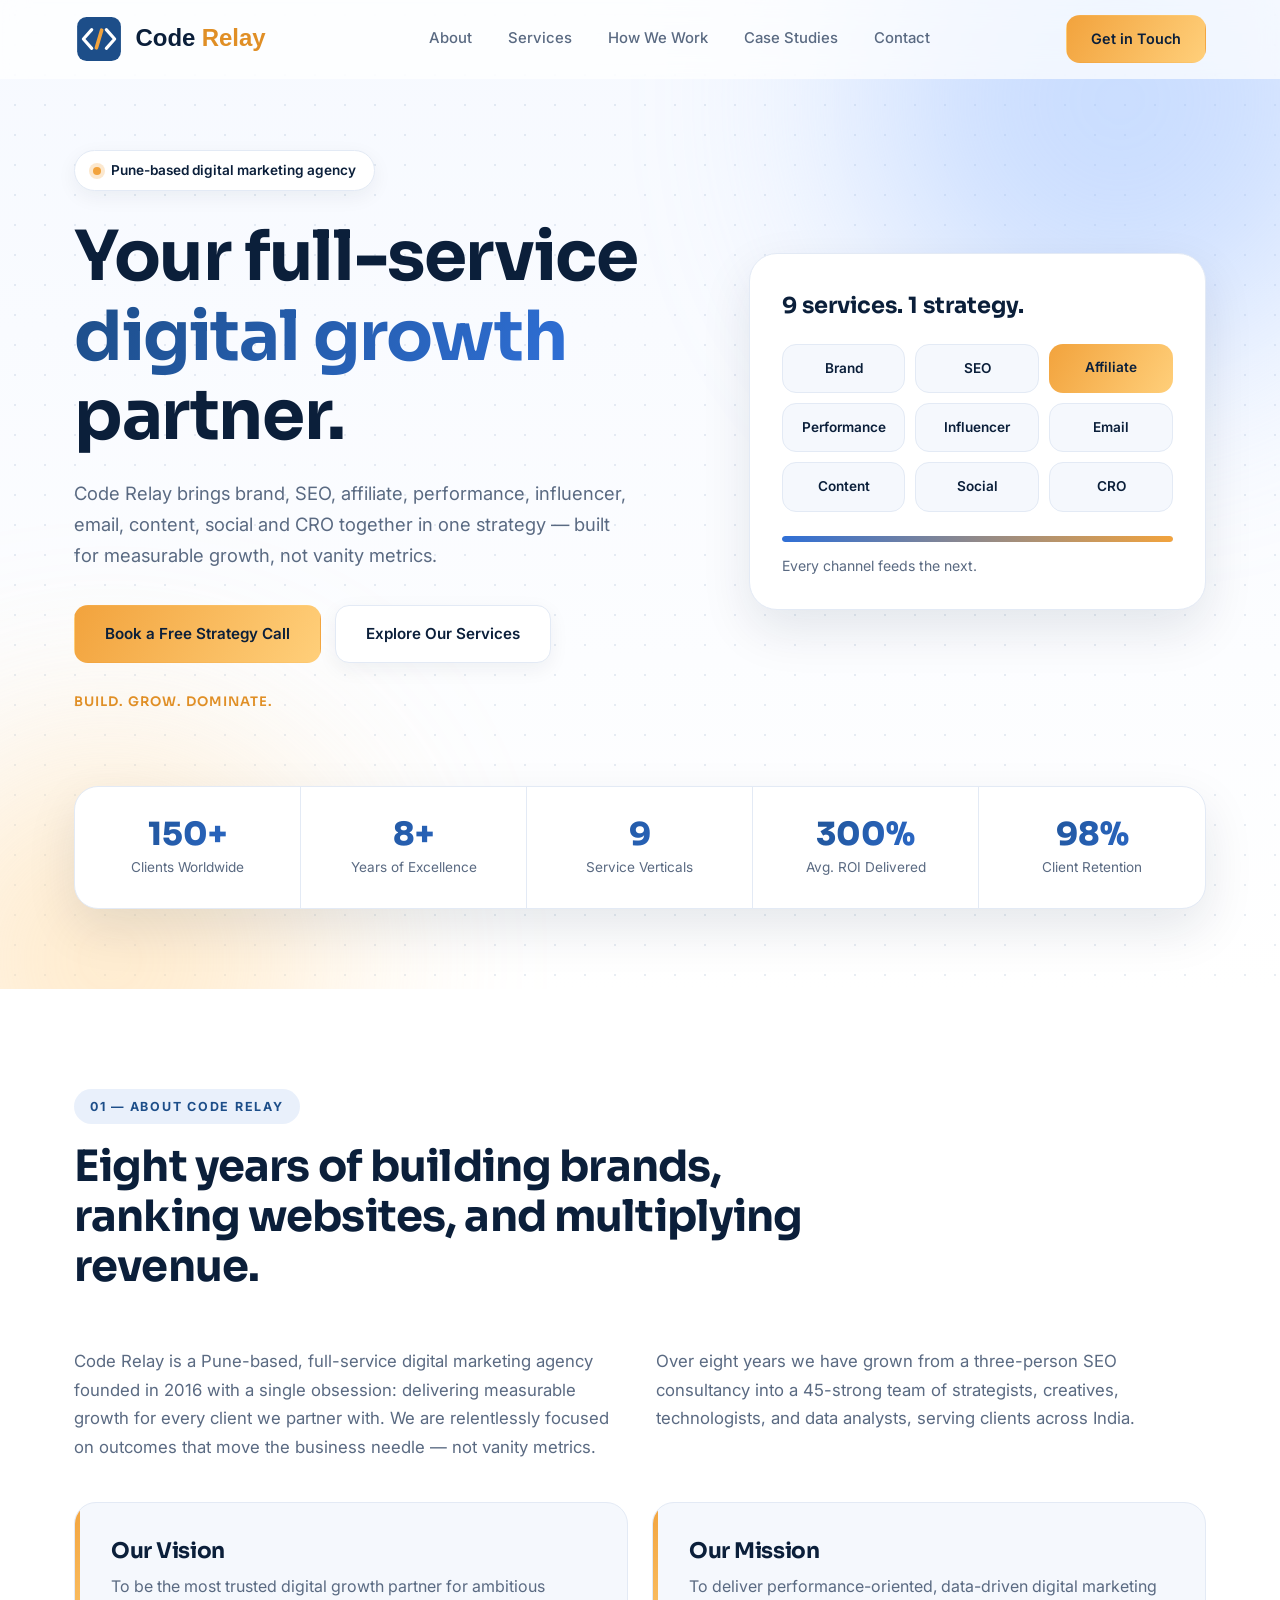
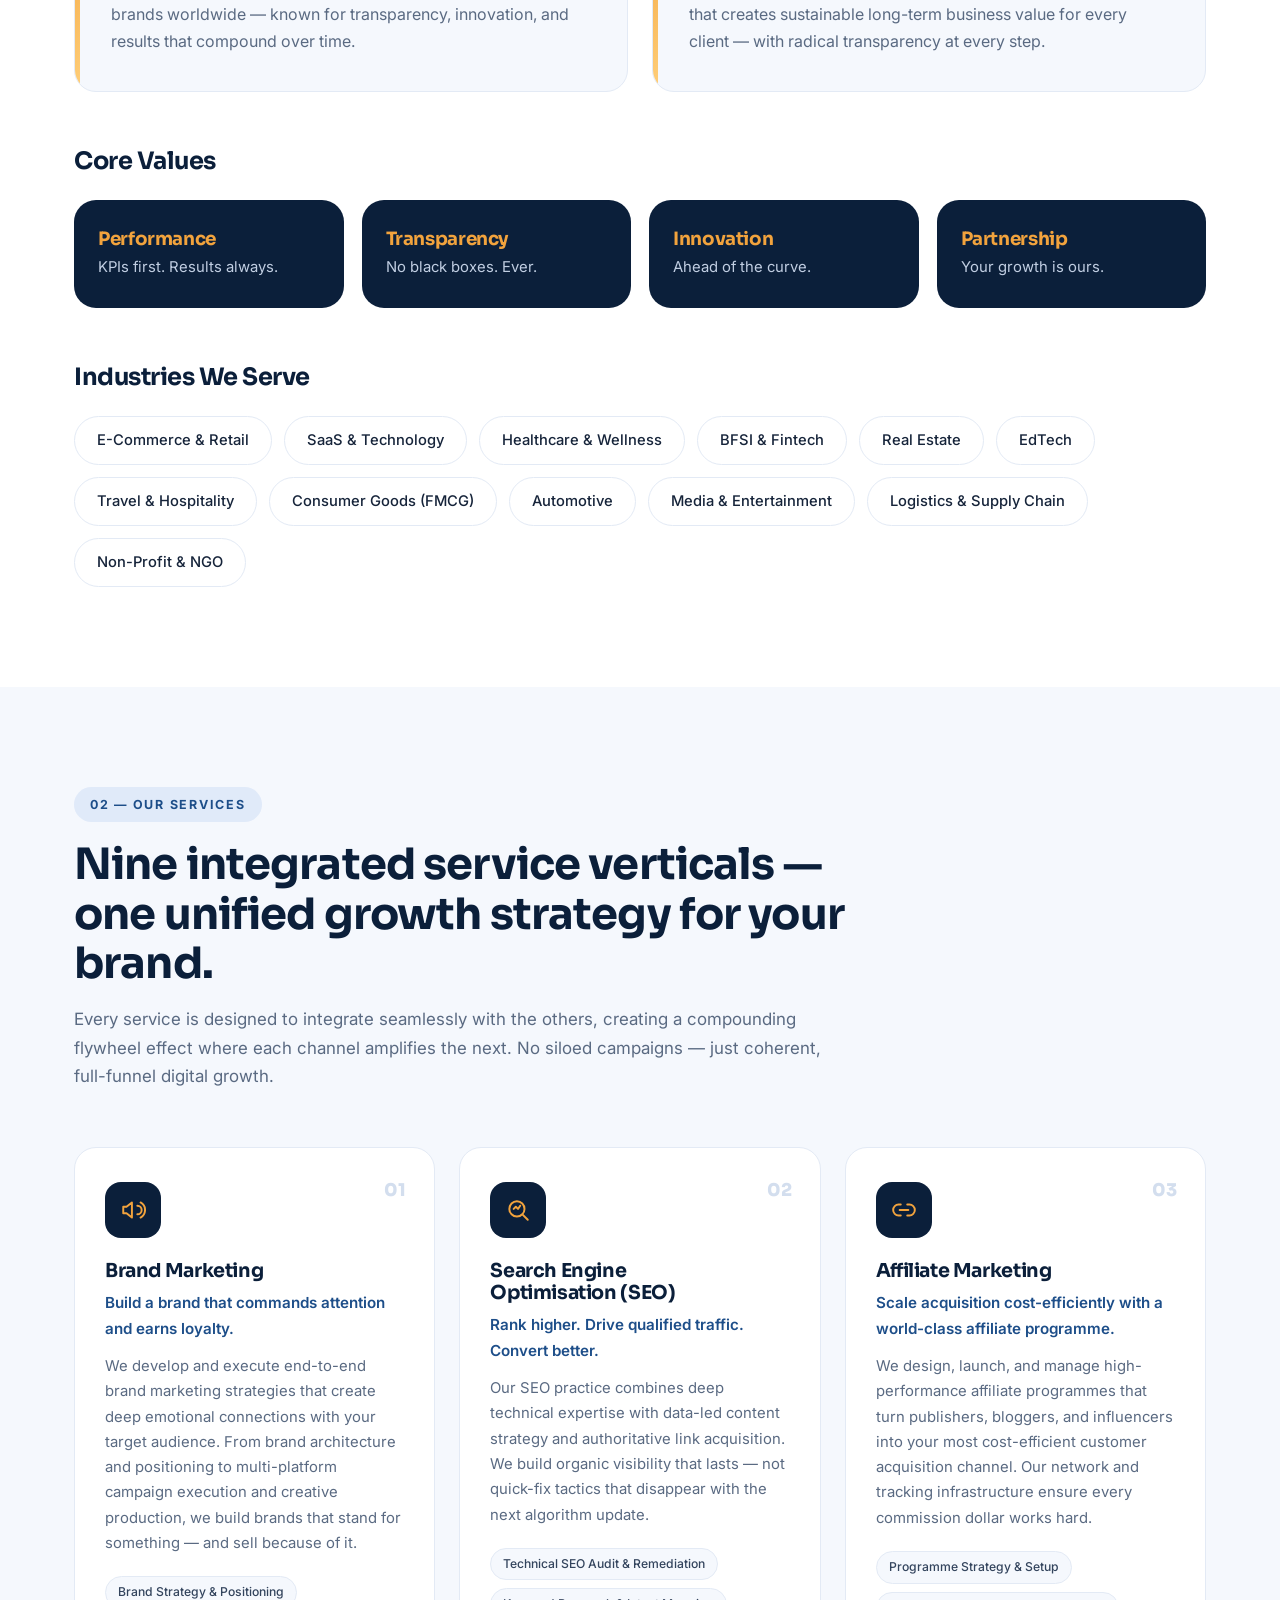
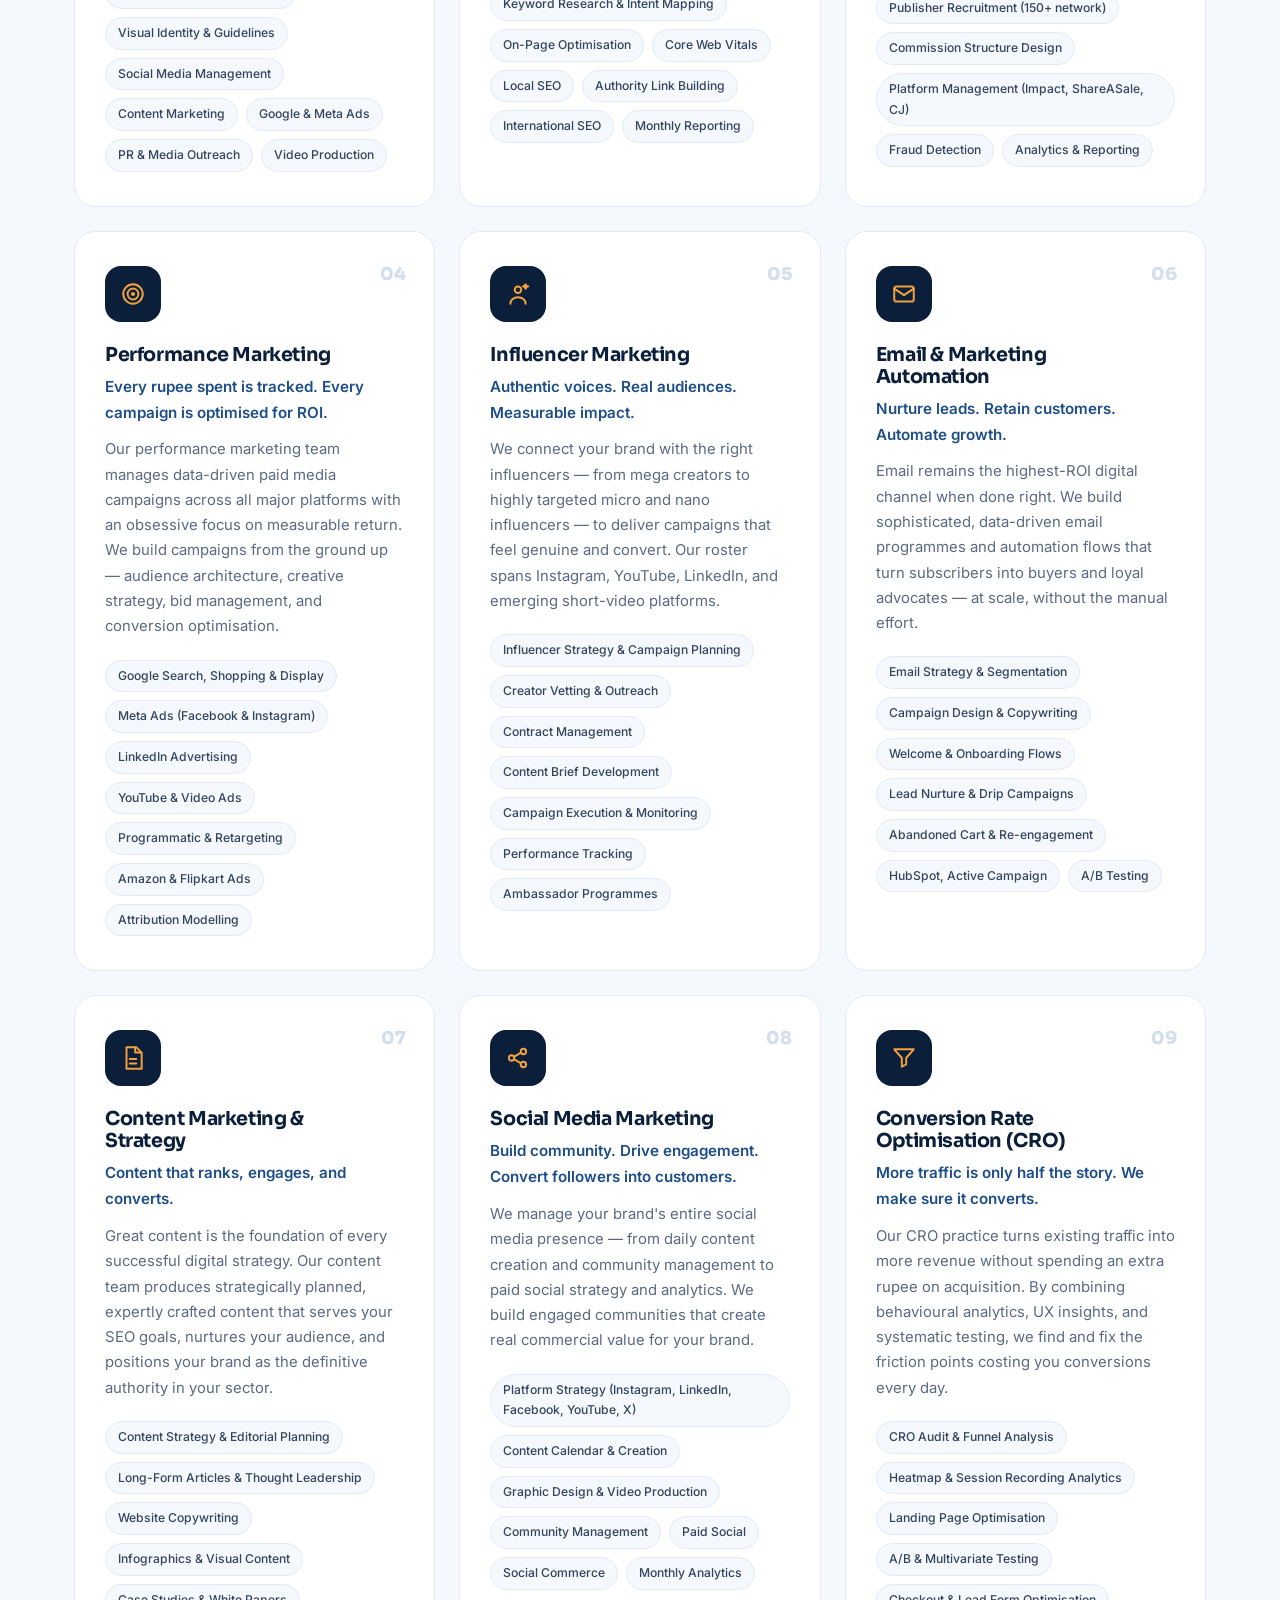
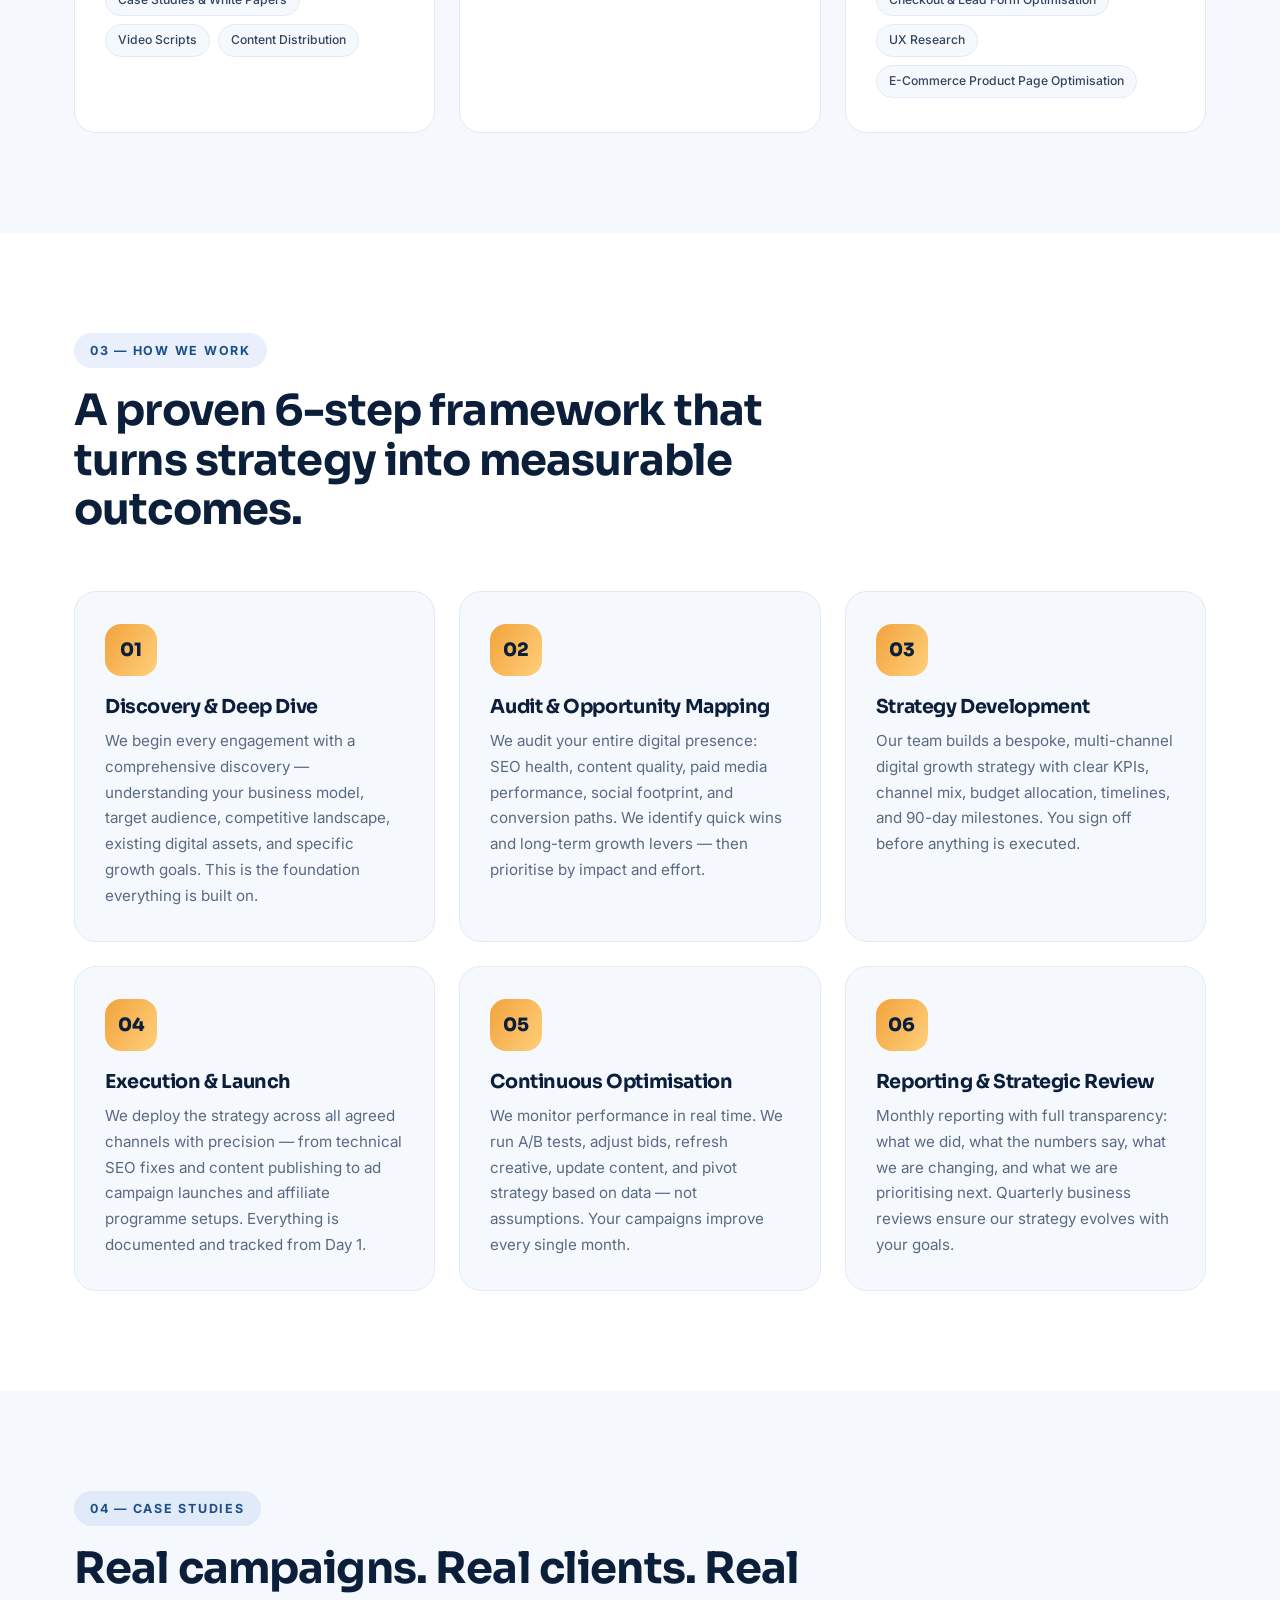
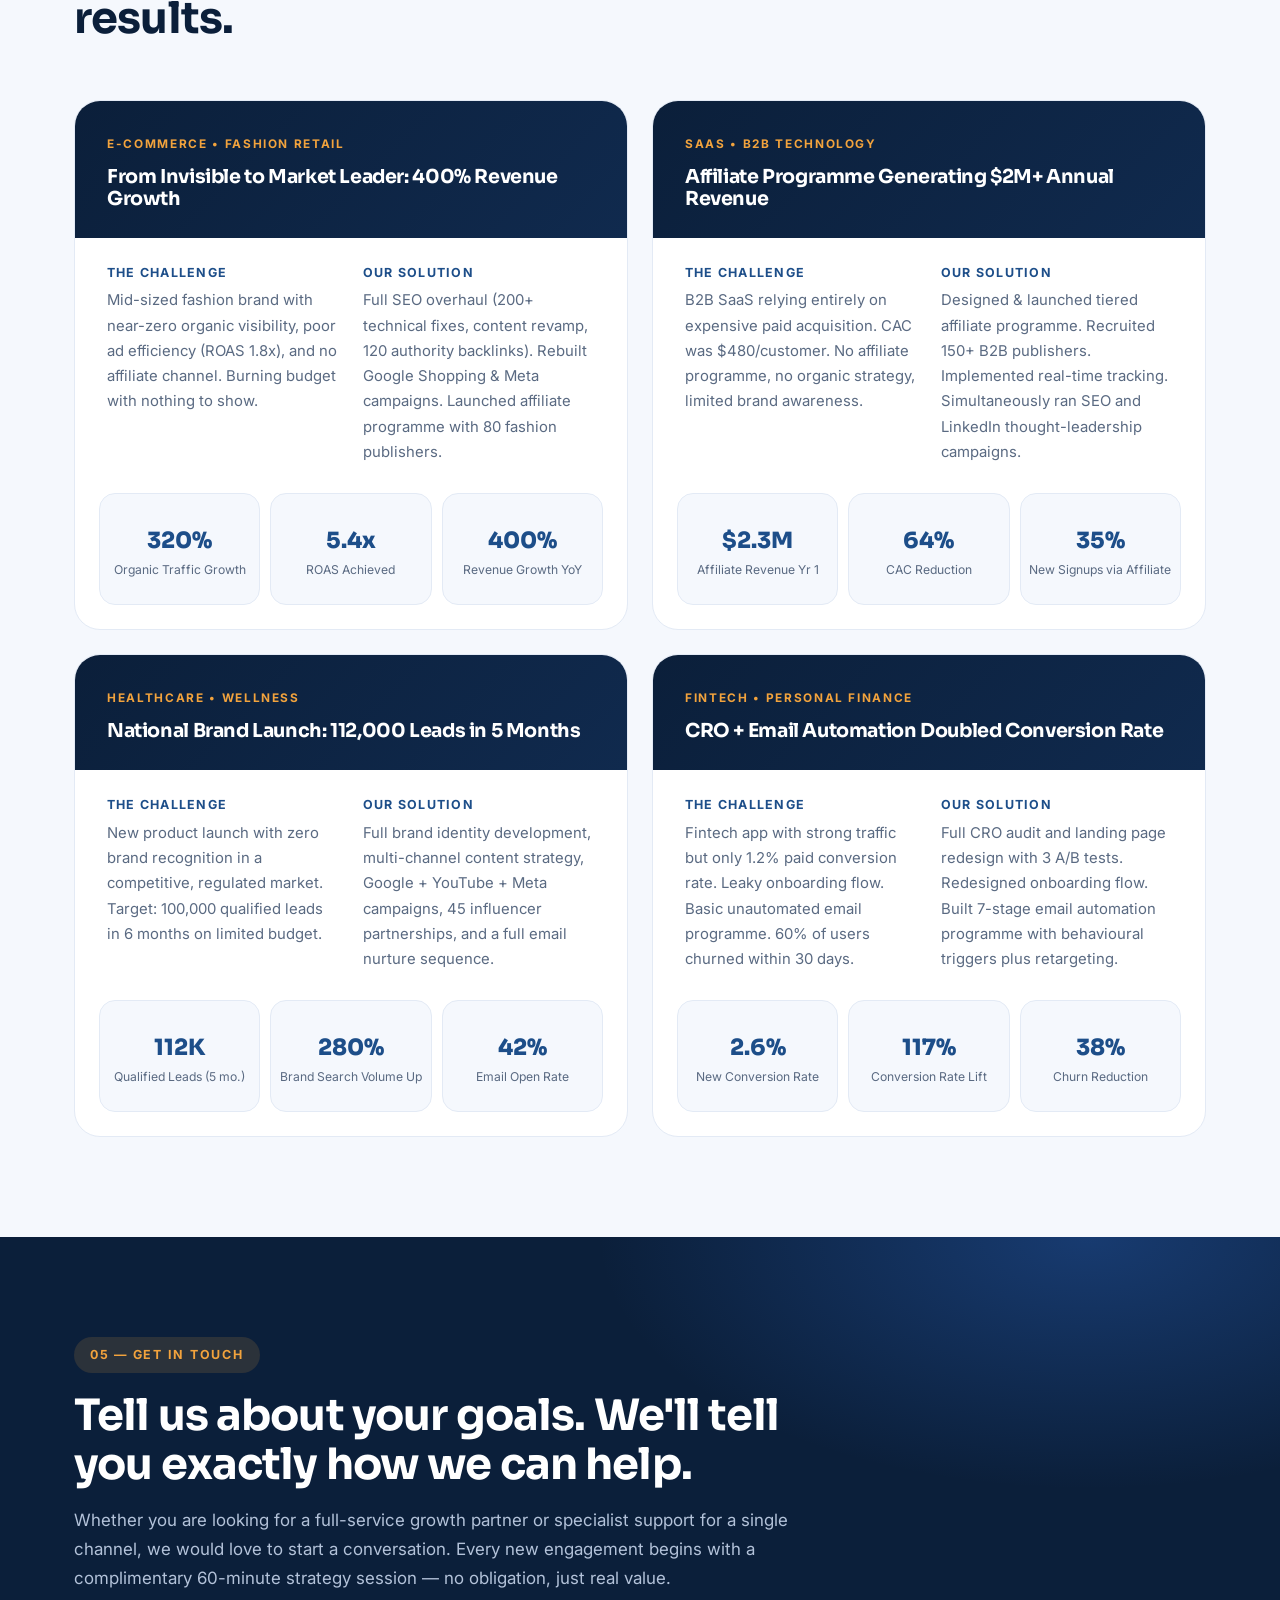
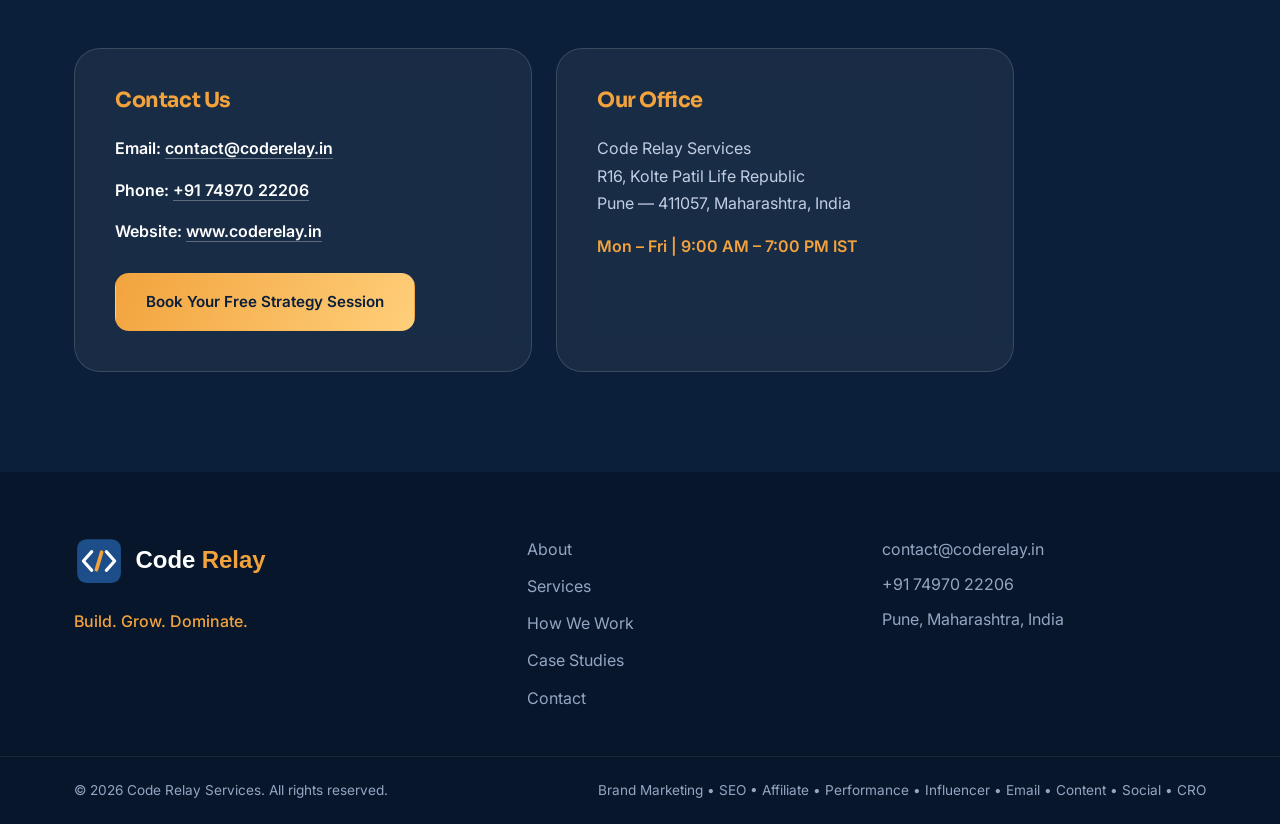
==== index.html @ b37b9de3 "Add logo-icon favicon (ico, svg, apple-touch-icon) Co-Authored-By: Claude Sonnet 5.5 <noreply@anthro" ====
<!DOCTYPE html>
<html lang="en">
<head>
<meta charset="UTF-8">
<meta name="viewport" content="width=device-width, initial-scale=1.0">
<meta name="theme-color" content="#ffffff">
<title>Code Relay — Your Full-Service Digital Growth Partner</title>
<meta name="description" content="Code Relay is a Pune-based full-service digital marketing agency offering Brand Marketing, SEO, Affiliate, Performance, Influencer, Email, Content, Social Media and CRO services.">
<link rel="icon" href="favicon.ico" sizes="any">
<link rel="icon" href="favicon.svg" type="image/svg+xml">
<link rel="apple-touch-icon" href="apple-touch-icon.png">
<link rel="preconnect" href="https://fonts.googleapis.com">
<link rel="preconnect" href="https://fonts.gstatic.com" crossorigin>
<link href="https://fonts.googleapis.com/css2?family=Sora:wght@500;600;700;800&family=Inter:wght@400;500;600;700&display=swap" rel="stylesheet">
<link rel="stylesheet" href="style.css">
</head>
<body>

<header class="header" id="header">
  <div class="container header__inner">
    <a href="#home" class="logo"><img src="logo-light.svg" alt="Code Relay" class="logo__img"></a>
    <nav class="nav" id="nav">
      <a href="#about">About</a>
      <a href="#services">Services</a>
      <a href="#process">How We Work</a>
      <a href="#case-studies">Case Studies</a>
      <a href="#contact">Contact</a>
    </nav>
    <a href="#contact" class="btn btn--primary header__cta">Get in Touch</a>
    <button class="nav-toggle" id="navToggle" aria-label="Toggle navigation">
      <span></span><span></span><span></span>
    </button>
  </div>
</header>

<main>

  <!-- HERO -->
  <section class="hero" id="home">
    <div class="hero__glow hero__glow--1"></div>
    <div class="hero__glow hero__glow--2"></div>
    <div class="container hero__inner">
      <div class="hero__copy">
        <p class="eyebrow"><i></i> Pune-based digital marketing agency</p>
        <h1>Your full-service <span class="grad">digital growth</span> partner.</h1>
        <p class="hero__lead">Code Relay brings brand, SEO, affiliate, performance, influencer, email, content, social and CRO together in one strategy — built for measurable growth, not vanity metrics.</p>
        <div class="hero__cta">
          <a href="#contact" class="btn btn--accent">Book a Free Strategy Call</a>
          <a href="#services" class="btn btn--ghost">Explore Our Services</a>
        </div>
        <p class="hero__tag">Build. Grow. Dominate.</p>
      </div>

      <div class="hero__panel" aria-hidden="true">
        <p class="hero__panel-title">9 services. 1 strategy.</p>
        <div class="hero__chips">
          <span>Brand</span><span>SEO</span><span class="hot">Affiliate</span>
          <span>Performance</span><span>Influencer</span><span>Email</span>
          <span>Content</span><span>Social</span><span>CRO</span>
        </div>
        <div class="hero__bar"><span></span></div>
        <p class="hero__panel-note">Every channel feeds the next.</p>
      </div>
    </div>

    <div class="container">
      <div class="stats">
        <div class="stat"><span class="stat__num">150+</span><span class="stat__label">Clients Worldwide</span></div>
        <div class="stat"><span class="stat__num">8+</span><span class="stat__label">Years of Excellence</span></div>
        <div class="stat"><span class="stat__num">9</span><span class="stat__label">Service Verticals</span></div>
        <div class="stat"><span class="stat__num">300%</span><span class="stat__label">Avg. ROI Delivered</span></div>
        <div class="stat"><span class="stat__num">98%</span><span class="stat__label">Client Retention</span></div>
      </div>
    </div>
  </section>

  <!-- ABOUT -->
  <section class="section" id="about">
    <div class="container">
      <div class="section__head reveal">
        <span class="section__tag">01 — About Code Relay</span>
        <h2>Eight years of building brands, ranking websites, and multiplying revenue.</h2>
      </div>

      <div class="about__intro reveal">
        <p>Code Relay is a Pune-based, full-service digital marketing agency founded in 2016 with a single obsession: delivering measurable growth for every client we partner with. We are relentlessly focused on outcomes that move the business needle — not vanity metrics.</p>
        <p>Over eight years we have grown from a three-person SEO consultancy into a 45-strong team of strategists, creatives, technologists, and data analysts, serving clients across India.</p>
      </div>

      <div class="vision-mission">
        <div class="vm-card reveal">
          <h3>Our Vision</h3>
          <p>To be the most trusted digital growth partner for ambitious brands worldwide — known for transparency, innovation, and results that compound over time.</p>
        </div>
        <div class="vm-card reveal">
          <h3>Our Mission</h3>
          <p>To deliver performance-oriented, data-driven digital marketing that creates sustainable long-term business value for every client — with radical transparency at every step.</p>
        </div>
      </div>

      <h3 class="subhead reveal">Core Values</h3>
      <div class="values">
        <div class="value-card reveal">
          <h4>Performance</h4>
          <p>KPIs first. Results always.</p>
        </div>
        <div class="value-card reveal">
          <h4>Transparency</h4>
          <p>No black boxes. Ever.</p>
        </div>
        <div class="value-card reveal">
          <h4>Innovation</h4>
          <p>Ahead of the curve.</p>
        </div>
        <div class="value-card reveal">
          <h4>Partnership</h4>
          <p>Your growth is ours.</p>
        </div>
      </div>

      <h3 class="subhead reveal">Industries We Serve</h3>
      <div class="industries reveal">
        <span>E-Commerce &amp; Retail</span>
        <span>SaaS &amp; Technology</span>
        <span>Healthcare &amp; Wellness</span>
        <span>BFSI &amp; Fintech</span>
        <span>Real Estate</span>
        <span>EdTech</span>
        <span>Travel &amp; Hospitality</span>
        <span>Consumer Goods (FMCG)</span>
        <span>Automotive</span>
        <span>Media &amp; Entertainment</span>
        <span>Logistics &amp; Supply Chain</span>
        <span>Non-Profit &amp; NGO</span>
      </div>
    </div>
  </section>

  <!-- SERVICES -->
  <section class="section section--alt" id="services">
    <div class="container">
      <div class="section__head reveal">
        <span class="section__tag">02 — Our Services</span>
        <h2>Nine integrated service verticals — one unified growth strategy for your brand.</h2>
        <p class="section__lead">Every service is designed to integrate seamlessly with the others, creating a compounding flywheel effect where each channel amplifies the next. No siloed campaigns — just coherent, full-funnel digital growth.</p>
      </div>

      <div class="services-grid">

        <article class="service-card reveal">
          <span class="service-card__num">01</span>
          <div class="service-card__icon">
            <svg viewBox="0 0 24 24" fill="none" stroke="currentColor" stroke-width="1.8" stroke-linecap="round" stroke-linejoin="round"><path d="M3 9v6h3l5 4V5L6 9H3z"/><path d="M16 8a4 4 0 0 1 0 8"/><path d="M19 5a8 8 0 0 1 0 14"/></svg>
          </div>
          <h3>Brand Marketing</h3>
          <p class="service-card__tagline">Build a brand that commands attention and earns loyalty.</p>
          <p>We develop and execute end-to-end brand marketing strategies that create deep emotional connections with your target audience. From brand architecture and positioning to multi-platform campaign execution and creative production, we build brands that stand for something — and sell because of it.</p>
          <div class="service-card__deliverables">
            <span>Brand Strategy &amp; Positioning</span>
            <span>Visual Identity &amp; Guidelines</span>
            <span>Social Media Management</span>
            <span>Content Marketing</span>
            <span>Google &amp; Meta Ads</span>
            <span>PR &amp; Media Outreach</span>
            <span>Video Production</span>
          </div>
        </article>

        <article class="service-card reveal">
          <span class="service-card__num">02</span>
          <div class="service-card__icon">
            <svg viewBox="0 0 24 24" fill="none" stroke="currentColor" stroke-width="1.8" stroke-linecap="round" stroke-linejoin="round"><circle cx="11" cy="11" r="7"/><line x1="21" y1="21" x2="16.5" y2="16.5"/><path d="M8 11l2-2 2 2 2-3"/></svg>
          </div>
          <h3>Search Engine Optimisation (SEO)</h3>
          <p class="service-card__tagline">Rank higher. Drive qualified traffic. Convert better.</p>
          <p>Our SEO practice combines deep technical expertise with data-led content strategy and authoritative link acquisition. We build organic visibility that lasts — not quick-fix tactics that disappear with the next algorithm update.</p>
          <div class="service-card__deliverables">
            <span>Technical SEO Audit &amp; Remediation</span>
            <span>Keyword Research &amp; Intent Mapping</span>
            <span>On-Page Optimisation</span>
            <span>Core Web Vitals</span>
            <span>Local SEO</span>
            <span>Authority Link Building</span>
            <span>International SEO</span>
            <span>Monthly Reporting</span>
          </div>
        </article>

        <article class="service-card reveal">
          <span class="service-card__num">03</span>
          <div class="service-card__icon">
            <svg viewBox="0 0 24 24" fill="none" stroke="currentColor" stroke-width="1.8" stroke-linecap="round" stroke-linejoin="round"><path d="M9 17H7a5 5 0 0 1 0-10h2"/><path d="M15 7h2a5 5 0 0 1 0 10h-2"/><line x1="8" y1="12" x2="16" y2="12"/></svg>
          </div>
          <h3>Affiliate Marketing</h3>
          <p class="service-card__tagline">Scale acquisition cost-efficiently with a world-class affiliate programme.</p>
          <p>We design, launch, and manage high-performance affiliate programmes that turn publishers, bloggers, and influencers into your most cost-efficient customer acquisition channel. Our network and tracking infrastructure ensure every commission dollar works hard.</p>
          <div class="service-card__deliverables">
            <span>Programme Strategy &amp; Setup</span>
            <span>Publisher Recruitment (150+ network)</span>
            <span>Commission Structure Design</span>
            <span>Platform Management (Impact, ShareASale, CJ)</span>
            <span>Fraud Detection</span>
            <span>Analytics &amp; Reporting</span>
          </div>
        </article>

        <article class="service-card reveal">
          <span class="service-card__num">04</span>
          <div class="service-card__icon">
            <svg viewBox="0 0 24 24" fill="none" stroke="currentColor" stroke-width="1.8" stroke-linecap="round" stroke-linejoin="round"><circle cx="12" cy="12" r="9"/><circle cx="12" cy="12" r="5"/><circle cx="12" cy="12" r="1"/></svg>
          </div>
          <h3>Performance Marketing</h3>
          <p class="service-card__tagline">Every rupee spent is tracked. Every campaign is optimised for ROI.</p>
          <p>Our performance marketing team manages data-driven paid media campaigns across all major platforms with an obsessive focus on measurable return. We build campaigns from the ground up — audience architecture, creative strategy, bid management, and conversion optimisation.</p>
          <div class="service-card__deliverables">
            <span>Google Search, Shopping &amp; Display</span>
            <span>Meta Ads (Facebook &amp; Instagram)</span>
            <span>LinkedIn Advertising</span>
            <span>YouTube &amp; Video Ads</span>
            <span>Programmatic &amp; Retargeting</span>
            <span>Amazon &amp; Flipkart Ads</span>
            <span>Attribution Modelling</span>
          </div>
        </article>

        <article class="service-card reveal">
          <span class="service-card__num">05</span>
          <div class="service-card__icon">
            <svg viewBox="0 0 24 24" fill="none" stroke="currentColor" stroke-width="1.8" stroke-linecap="round" stroke-linejoin="round"><circle cx="12" cy="8" r="3"/><path d="M5 21c0-3.5 3-6 7-6s7 2.5 7 6"/><path d="M19 3l.8 1.6L21.5 5l-1.7.6L19 7.2l-.8-1.6L16.5 5l1.7-.6L19 3z"/></svg>
          </div>
          <h3>Influencer Marketing</h3>
          <p class="service-card__tagline">Authentic voices. Real audiences. Measurable impact.</p>
          <p>We connect your brand with the right influencers — from mega creators to highly targeted micro and nano influencers — to deliver campaigns that feel genuine and convert. Our roster spans Instagram, YouTube, LinkedIn, and emerging short-video platforms.</p>
          <div class="service-card__deliverables">
            <span>Influencer Strategy &amp; Campaign Planning</span>
            <span>Creator Vetting &amp; Outreach</span>
            <span>Contract Management</span>
            <span>Content Brief Development</span>
            <span>Campaign Execution &amp; Monitoring</span>
            <span>Performance Tracking</span>
            <span>Ambassador Programmes</span>
          </div>
        </article>

        <article class="service-card reveal">
          <span class="service-card__num">06</span>
          <div class="service-card__icon">
            <svg viewBox="0 0 24 24" fill="none" stroke="currentColor" stroke-width="1.8" stroke-linecap="round" stroke-linejoin="round"><rect x="3" y="5" width="18" height="14" rx="2"/><path d="M3 7l9 6 9-6"/></svg>
          </div>
          <h3>Email &amp; Marketing Automation</h3>
          <p class="service-card__tagline">Nurture leads. Retain customers. Automate growth.</p>
          <p>Email remains the highest-ROI digital channel when done right. We build sophisticated, data-driven email programmes and automation flows that turn subscribers into buyers and loyal advocates — at scale, without the manual effort.</p>
          <div class="service-card__deliverables">
            <span>Email Strategy &amp; Segmentation</span>
            <span>Campaign Design &amp; Copywriting</span>
            <span>Welcome &amp; Onboarding Flows</span>
            <span>Lead Nurture &amp; Drip Campaigns</span>
            <span>Abandoned Cart &amp; Re-engagement</span>
            <span>HubSpot, Active Campaign</span>
            <span>A/B Testing</span>
          </div>
        </article>

        <article class="service-card reveal">
          <span class="service-card__num">07</span>
          <div class="service-card__icon">
            <svg viewBox="0 0 24 24" fill="none" stroke="currentColor" stroke-width="1.8" stroke-linecap="round" stroke-linejoin="round"><path d="M6 2h9l5 5v15H6z"/><path d="M14 2v5h5"/><line x1="9" y1="13" x2="15" y2="13"/><line x1="9" y1="17" x2="15" y2="17"/></svg>
          </div>
          <h3>Content Marketing &amp; Strategy</h3>
          <p class="service-card__tagline">Content that ranks, engages, and converts.</p>
          <p>Great content is the foundation of every successful digital strategy. Our content team produces strategically planned, expertly crafted content that serves your SEO goals, nurtures your audience, and positions your brand as the definitive authority in your sector.</p>
          <div class="service-card__deliverables">
            <span>Content Strategy &amp; Editorial Planning</span>
            <span>Long-Form Articles &amp; Thought Leadership</span>
            <span>Website Copywriting</span>
            <span>Infographics &amp; Visual Content</span>
            <span>Case Studies &amp; White Papers</span>
            <span>Video Scripts</span>
            <span>Content Distribution</span>
          </div>
        </article>

        <article class="service-card reveal">
          <span class="service-card__num">08</span>
          <div class="service-card__icon">
            <svg viewBox="0 0 24 24" fill="none" stroke="currentColor" stroke-width="1.8" stroke-linecap="round" stroke-linejoin="round"><circle cx="6" cy="12" r="2.5"/><circle cx="17" cy="6" r="2.5"/><circle cx="17" cy="18" r="2.5"/><line x1="8.2" y1="11" x2="14.8" y2="7"/><line x1="8.2" y1="13" x2="14.8" y2="17"/></svg>
          </div>
          <h3>Social Media Marketing</h3>
          <p class="service-card__tagline">Build community. Drive engagement. Convert followers into customers.</p>
          <p>We manage your brand's entire social media presence — from daily content creation and community management to paid social strategy and analytics. We build engaged communities that create real commercial value for your brand.</p>
          <div class="service-card__deliverables">
            <span>Platform Strategy (Instagram, LinkedIn, Facebook, YouTube, X)</span>
            <span>Content Calendar &amp; Creation</span>
            <span>Graphic Design &amp; Video Production</span>
            <span>Community Management</span>
            <span>Paid Social</span>
            <span>Social Commerce</span>
            <span>Monthly Analytics</span>
          </div>
        </article>

        <article class="service-card reveal">
          <span class="service-card__num">09</span>
          <div class="service-card__icon">
            <svg viewBox="0 0 24 24" fill="none" stroke="currentColor" stroke-width="1.8" stroke-linecap="round" stroke-linejoin="round"><path d="M3 4h18l-7 8v6l-4 2v-8z"/></svg>
          </div>
          <h3>Conversion Rate Optimisation (CRO)</h3>
          <p class="service-card__tagline">More traffic is only half the story. We make sure it converts.</p>
          <p>Our CRO practice turns existing traffic into more revenue without spending an extra rupee on acquisition. By combining behavioural analytics, UX insights, and systematic testing, we find and fix the friction points costing you conversions every day.</p>
          <div class="service-card__deliverables">
            <span>CRO Audit &amp; Funnel Analysis</span>
            <span>Heatmap &amp; Session Recording Analytics</span>
            <span>Landing Page Optimisation</span>
            <span>A/B &amp; Multivariate Testing</span>
            <span>Checkout &amp; Lead Form Optimisation</span>
            <span>UX Research</span>
            <span>E-Commerce Product Page Optimisation</span>
          </div>
        </article>

      </div>
    </div>
  </section>

  <!-- HOW WE WORK -->
  <section class="section" id="process">
    <div class="container">
      <div class="section__head reveal">
        <span class="section__tag">03 — How We Work</span>
        <h2>A proven 6-step framework that turns strategy into measurable outcomes.</h2>
      </div>

      <div class="timeline">
        <div class="timeline__item reveal">
          <div class="timeline__num">01</div>
          <div class="timeline__content">
            <h3>Discovery &amp; Deep Dive</h3>
            <p>We begin every engagement with a comprehensive discovery — understanding your business model, target audience, competitive landscape, existing digital assets, and specific growth goals. This is the foundation everything is built on.</p>
          </div>
        </div>
        <div class="timeline__item reveal">
          <div class="timeline__num">02</div>
          <div class="timeline__content">
            <h3>Audit &amp; Opportunity Mapping</h3>
            <p>We audit your entire digital presence: SEO health, content quality, paid media performance, social footprint, and conversion paths. We identify quick wins and long-term growth levers — then prioritise by impact and effort.</p>
          </div>
        </div>
        <div class="timeline__item reveal">
          <div class="timeline__num">03</div>
          <div class="timeline__content">
            <h3>Strategy Development</h3>
            <p>Our team builds a bespoke, multi-channel digital growth strategy with clear KPIs, channel mix, budget allocation, timelines, and 90-day milestones. You sign off before anything is executed.</p>
          </div>
        </div>
        <div class="timeline__item reveal">
          <div class="timeline__num">04</div>
          <div class="timeline__content">
            <h3>Execution &amp; Launch</h3>
            <p>We deploy the strategy across all agreed channels with precision — from technical SEO fixes and content publishing to ad campaign launches and affiliate programme setups. Everything is documented and tracked from Day 1.</p>
          </div>
        </div>
        <div class="timeline__item reveal">
          <div class="timeline__num">05</div>
          <div class="timeline__content">
            <h3>Continuous Optimisation</h3>
            <p>We monitor performance in real time. We run A/B tests, adjust bids, refresh creative, update content, and pivot strategy based on data — not assumptions. Your campaigns improve every single month.</p>
          </div>
        </div>
        <div class="timeline__item reveal">
          <div class="timeline__num">06</div>
          <div class="timeline__content">
            <h3>Reporting &amp; Strategic Review</h3>
            <p>Monthly reporting with full transparency: what we did, what the numbers say, what we are changing, and what we are prioritising next. Quarterly business reviews ensure our strategy evolves with your goals.</p>
          </div>
        </div>
      </div>
    </div>
  </section>

  <!-- CASE STUDIES -->
  <section class="section section--alt" id="case-studies">
    <div class="container">
      <div class="section__head reveal">
        <span class="section__tag">04 — Case Studies</span>
        <h2>Real campaigns. Real clients. Real results.</h2>
      </div>

      <div class="case-studies">

        <article class="case-card reveal">
          <div class="case-card__header">
            <span class="case-card__industry">E-Commerce &bull; Fashion Retail</span>
            <h3>From Invisible to Market Leader: 400% Revenue Growth</h3>
          </div>
          <div class="case-card__body">
            <div>
              <h4>The Challenge</h4>
              <p>Mid-sized fashion brand with near-zero organic visibility, poor ad efficiency (ROAS 1.8x), and no affiliate channel. Burning budget with nothing to show.</p>
            </div>
            <div>
              <h4>Our Solution</h4>
              <p>Full SEO overhaul (200+ technical fixes, content revamp, 120 authority backlinks). Rebuilt Google Shopping &amp; Meta campaigns. Launched affiliate programme with 80 fashion publishers.</p>
            </div>
          </div>
          <div class="case-card__results">
            <div class="result"><span class="result__num">320%</span><span class="result__label">Organic Traffic Growth</span></div>
            <div class="result"><span class="result__num">5.4x</span><span class="result__label">ROAS Achieved</span></div>
            <div class="result"><span class="result__num">400%</span><span class="result__label">Revenue Growth YoY</span></div>
          </div>
        </article>

        <article class="case-card reveal">
          <div class="case-card__header">
            <span class="case-card__industry">SaaS &bull; B2B Technology</span>
            <h3>Affiliate Programme Generating $2M+ Annual Revenue</h3>
          </div>
          <div class="case-card__body">
            <div>
              <h4>The Challenge</h4>
              <p>B2B SaaS relying entirely on expensive paid acquisition. CAC was $480/customer. No affiliate programme, no organic strategy, limited brand awareness.</p>
            </div>
            <div>
              <h4>Our Solution</h4>
              <p>Designed &amp; launched tiered affiliate programme. Recruited 150+ B2B publishers. Implemented real-time tracking. Simultaneously ran SEO and LinkedIn thought-leadership campaigns.</p>
            </div>
          </div>
          <div class="case-card__results">
            <div class="result"><span class="result__num">$2.3M</span><span class="result__label">Affiliate Revenue Yr 1</span></div>
            <div class="result"><span class="result__num">64%</span><span class="result__label">CAC Reduction</span></div>
            <div class="result"><span class="result__num">35%</span><span class="result__label">New Signups via Affiliate</span></div>
          </div>
        </article>

        <article class="case-card reveal">
          <div class="case-card__header">
            <span class="case-card__industry">Healthcare &bull; Wellness</span>
            <h3>National Brand Launch: 112,000 Leads in 5 Months</h3>
          </div>
          <div class="case-card__body">
            <div>
              <h4>The Challenge</h4>
              <p>New product launch with zero brand recognition in a competitive, regulated market. Target: 100,000 qualified leads in 6 months on limited budget.</p>
            </div>
            <div>
              <h4>Our Solution</h4>
              <p>Full brand identity development, multi-channel content strategy, Google + YouTube + Meta campaigns, 45 influencer partnerships, and a full email nurture sequence.</p>
            </div>
          </div>
          <div class="case-card__results">
            <div class="result"><span class="result__num">112K</span><span class="result__label">Qualified Leads (5 mo.)</span></div>
            <div class="result"><span class="result__num">280%</span><span class="result__label">Brand Search Volume Up</span></div>
            <div class="result"><span class="result__num">42%</span><span class="result__label">Email Open Rate</span></div>
          </div>
        </article>

        <article class="case-card reveal">
          <div class="case-card__header">
            <span class="case-card__industry">Fintech &bull; Personal Finance</span>
            <h3>CRO + Email Automation Doubled Conversion Rate</h3>
          </div>
          <div class="case-card__body">
            <div>
              <h4>The Challenge</h4>
              <p>Fintech app with strong traffic but only 1.2% paid conversion rate. Leaky onboarding flow. Basic unautomated email programme. 60% of users churned within 30 days.</p>
            </div>
            <div>
              <h4>Our Solution</h4>
              <p>Full CRO audit and landing page redesign with 3 A/B tests. Redesigned onboarding flow. Built 7-stage email automation programme with behavioural triggers plus retargeting.</p>
            </div>
          </div>
          <div class="case-card__results">
            <div class="result"><span class="result__num">2.6%</span><span class="result__label">New Conversion Rate</span></div>
            <div class="result"><span class="result__num">117%</span><span class="result__label">Conversion Rate Lift</span></div>
            <div class="result"><span class="result__num">38%</span><span class="result__label">Churn Reduction</span></div>
          </div>
        </article>

      </div>
    </div>
  </section>

  <!-- CONTACT -->
  <section class="section section--dark" id="contact">
    <div class="container">
      <div class="section__head section__head--light reveal">
        <span class="section__tag">05 — Get in Touch</span>
        <h2>Tell us about your goals. We'll tell you exactly how we can help.</h2>
        <p class="section__lead">Whether you are looking for a full-service growth partner or specialist support for a single channel, we would love to start a conversation. Every new engagement begins with a complimentary 60-minute strategy session — no obligation, just real value.</p>
      </div>

      <div class="contact-grid">
        <div class="contact-card reveal">
          <h3>Contact Us</h3>
          <ul>
            <li><strong>Email:</strong> <a href="mailto:contact@coderelay.in">contact@coderelay.in</a></li>
            <li><strong>Phone:</strong> <a href="tel:+917497022206">+91 74970 22206</a></li>
            <li><strong>Website:</strong> <a href="https://www.coderelay.in" target="_blank" rel="noopener">www.coderelay.in</a></li>
          </ul>
          <a href="mailto:contact@coderelay.in?subject=Free%20Strategy%20Session%20Request" class="btn btn--accent">Book Your Free Strategy Session</a>
        </div>
        <div class="contact-card reveal">
          <h3>Our Office</h3>
          <p>Code Relay Services<br>R16, Kolte Patil Life Republic<br>Pune — 411057, Maharashtra, India</p>
          <p class="contact-hours">Mon – Fri | 9:00 AM – 7:00 PM IST</p>
        </div>
      </div>
    </div>
  </section>

</main>

<footer class="footer">
  <div class="container footer__inner">
    <div class="footer__brand">
      <a href="#home" class="logo"><img src="logo-mark.svg" alt="Code Relay" class="logo__img"></a>
      <p>Build. Grow. Dominate.</p>
    </div>
    <nav class="footer__links">
      <a href="#about">About</a>
      <a href="#services">Services</a>
      <a href="#process">How We Work</a>
      <a href="#case-studies">Case Studies</a>
      <a href="#contact">Contact</a>
    </nav>
    <div class="footer__contact">
      <p>contact@coderelay.in</p>
      <p>+91 74970 22206</p>
      <p>Pune, Maharashtra, India</p>
    </div>
  </div>
  <div class="footer__bottom">
    <div class="container">
      <p>&copy; <span id="year">2026</span> Code Relay Services. All rights reserved.</p>
      <p class="footer__services-list">Brand Marketing &bull; SEO &bull; Affiliate &bull; Performance &bull; Influencer &bull; Email &bull; Content &bull; Social &bull; CRO</p>
    </div>
  </div>
</footer>

<a href="#home" class="back-to-top" id="backToTop" aria-label="Back to top">&uarr;</a>

<script src="script.js"></script>
</body>
</html>
---- style.css ----
/* ========== Variables ========== */
:root {
  --navy: #0b1f3a;
  --navy-2: #102a4e;
  --blue: #2f6fd6;
  --blue-deep: #1d4e89;
  --accent: #f2a33d;
  --accent-dark: #e08f26;
  --bg-soft: #f5f8fd;
  --text: #16243a;
  --text-light: #5a6a82;
  --white: #ffffff;
  --border: #e3eaf5;
  --grad: linear-gradient(120deg, #f2a33d 0%, #ffcf7a 100%);
  --radius: 22px;
  --shadow: 0 20px 50px rgba(11, 31, 58, 0.10);
  --shadow-sm: 0 6px 20px rgba(11, 31, 58, 0.06);
}

/* ========== Reset ========== */
*, *::before, *::after { box-sizing: border-box; margin: 0; padding: 0; }
html { scroll-behavior: smooth; scroll-padding-top: 84px; }
body {
  font-family: 'Inter', system-ui, sans-serif;
  color: var(--text);
  line-height: 1.7;
  background: var(--white);
  -webkit-font-smoothing: antialiased;
  overflow-x: hidden;
}
img, svg { display: block; max-width: 100%; }
a { text-decoration: none; color: inherit; }
ul { list-style: none; }
h1, h2, h3, h4 { font-family: 'Sora', 'Inter', sans-serif; font-weight: 700; line-height: 1.15; letter-spacing: -0.02em; color: var(--navy); }
.grad { background: linear-gradient(120deg, #1d4e89, #2f6fd6); -webkit-background-clip: text; background-clip: text; color: transparent; }

.container { max-width: 1180px; margin: 0 auto; padding: 0 24px; }

/* ========== Buttons ========== */
.btn {
  display: inline-flex; align-items: center; justify-content: center; gap: 8px;
  padding: 15px 30px; border-radius: 14px; font-weight: 600; font-size: .95rem;
  font-family: 'Inter', sans-serif; border: 1.5px solid transparent; cursor: pointer; white-space: nowrap;
  transition: transform .2s ease, box-shadow .25s ease, background .2s ease, border-color .2s;
}
.btn:hover { transform: translateY(-2px); }
.btn:focus-visible, a:focus-visible { outline: 3px solid rgba(242,163,61,.6); outline-offset: 3px; }
.btn--accent, .btn--primary { background: var(--grad); color: var(--navy); }
.btn--accent:hover, .btn--primary:hover { box-shadow: 0 12px 30px rgba(242,163,61,.45); }
.btn--outline { border-color: rgba(255,255,255,.3); color: #fff; background: rgba(255,255,255,.04); }
.btn--outline:hover { border-color: #fff; background: rgba(255,255,255,.1); }
.btn--ghost { border-color: var(--border); color: var(--navy); background: #fff; box-shadow: var(--shadow-sm); }
.btn--ghost:hover { border-color: var(--blue); color: var(--blue-deep); }
.btn--primary { padding: 11px 24px; font-size: .9rem; }

/* ========== Header ========== */
.header { position: fixed; top: 0; left: 0; right: 0; z-index: 100; padding: 14px 0; background: rgba(255,255,255,.72); backdrop-filter: blur(14px); border-bottom: 1px solid transparent; transition: padding .3s, background .3s, box-shadow .3s; }
.header.scrolled { padding: 8px 0; background: rgba(255,255,255,.94); border-color: var(--border); box-shadow: 0 6px 30px rgba(11,31,58,.08); }
.header__inner { display: flex; align-items: center; justify-content: space-between; gap: 24px; }
.logo { display: inline-flex; align-items: center; }
.logo__img { height: 50px; width: auto; transition: height .3s; }
.header.scrolled .logo__img { height: 42px; }
.nav { display: flex; gap: 4px; }
.nav a { white-space: nowrap; color: var(--text-light); font-weight: 500; font-size: .93rem; padding: 8px 16px; border-radius: 999px; transition: color .2s, background .2s; }
.nav a:hover { color: var(--navy); background: var(--bg-soft); }
.nav a.active { color: var(--blue-deep); background: rgba(47,111,214,.1); }
.nav-toggle { display: none; width: 44px; height: 44px; background: none; border: 0; cursor: pointer; flex-direction: column; justify-content: center; align-items: center; gap: 5px; }
.nav-toggle span { display: block; width: 24px; height: 2px; background: var(--navy); border-radius: 2px; transition: transform .3s, opacity .3s; }
.nav-toggle.active span:nth-child(1) { transform: translateY(7px) rotate(45deg); }
.nav-toggle.active span:nth-child(2) { opacity: 0; }
.nav-toggle.active span:nth-child(3) { transform: translateY(-7px) rotate(-45deg); }

/* ========== Hero ========== */
.hero { position: relative; padding: 150px 0 80px; color: var(--text); overflow: hidden;
  background-color: #f6f9ff;
  background-image: radial-gradient(rgba(29,78,137,.10) 1px, transparent 1px), linear-gradient(180deg, #f6f9ff 0%, #ffffff 100%);
  background-size: 30px 30px, 100% 100%; }
.hero__glow { position: absolute; border-radius: 50%; filter: blur(110px); pointer-events: none; }
.hero__glow--1 { width: 520px; height: 520px; background: #9cc0ff; opacity: .5; top: -160px; right: -100px; }
.hero__glow--2 { width: 420px; height: 420px; background: #ffd9a0; opacity: .55; bottom: -180px; left: -100px; }
.hero__inner { position: relative; display: grid; grid-template-columns: 1.15fr .85fr; gap: 56px; align-items: center; }
.eyebrow { display: inline-flex; align-items: center; gap: 10px; padding: 8px 18px; border-radius: 999px; background: #fff; border: 1px solid var(--border); box-shadow: var(--shadow-sm); font-size: .85rem; font-weight: 600; color: var(--navy); margin-bottom: 26px; }
.eyebrow i { width: 8px; height: 8px; border-radius: 50%; background: var(--accent); box-shadow: 0 0 0 4px rgba(242,163,61,.25); }
.hero h1 { font-size: clamp(2.5rem, 5.4vw, 4.4rem); color: var(--navy); margin-bottom: 22px; }
.hero__lead { font-size: 1.15rem; color: var(--text-light); max-width: 560px; }
.hero__cta { display: flex; flex-wrap: wrap; gap: 14px; margin: 34px 0 28px; }
.hero__tag { font-family: 'Sora', sans-serif; font-weight: 600; letter-spacing: .08em; text-transform: uppercase; font-size: .82rem; color: var(--accent-dark); }

.hero__panel { background: #fff; border: 1px solid var(--border); border-radius: 28px; padding: 32px; box-shadow: var(--shadow); }
.hero__panel-title { font-family: 'Sora', sans-serif; font-weight: 700; font-size: 1.4rem; margin-bottom: 20px; color: var(--navy); }
.hero__chips { display: grid; grid-template-columns: repeat(3, 1fr); gap: 10px; }
.hero__chips span { padding: 12px 6px; text-align: center; font-size: .85rem; font-weight: 600; border-radius: 14px; background: var(--bg-soft); border: 1px solid var(--border); color: var(--navy); transition: transform .25s, background .25s; }
.hero__chips span:hover { transform: translateY(-3px); background: #eaf1fd; }
.hero__chips .hot { background: var(--grad); color: var(--navy); border: 0; }
.hero__bar { height: 6px; border-radius: 6px; background: var(--border); margin: 24px 0 12px; overflow: hidden; }
.hero__bar span { display: block; height: 100%; width: 100%; background: linear-gradient(90deg, var(--blue), var(--accent)); border-radius: 6px; transform-origin: left; animation: fill 2.4s .3s ease both; }
@keyframes fill { from { transform: scaleX(0); } }
.hero__panel-note { font-size: .88rem; color: var(--text-light); }

.stats { position: relative; display: grid; grid-template-columns: repeat(5, 1fr); margin-top: 72px; background: #fff; border: 1px solid var(--border); border-radius: 24px; box-shadow: var(--shadow); overflow: hidden; }
.stat { padding: 28px 16px; text-align: center; border-right: 1px solid var(--border); }
.stat:last-child { border-right: 0; }
.stat__num { display: block; font-family: 'Sora', sans-serif; font-weight: 800; font-size: 2rem; background: linear-gradient(120deg, #1d4e89, #2f6fd6); -webkit-background-clip: text; background-clip: text; color: transparent; line-height: 1.2; }
.stat__label { font-size: .85rem; color: var(--text-light); }

/* ========== Sections ========== */
.section { padding: 100px 0; }
.section--alt { background: var(--bg-soft); }
.section--dark { background: radial-gradient(700px 360px at 85% 0%, rgba(47,111,214,.35), transparent 70%), var(--navy); color: #fff; }
.section__head { max-width: 780px; margin: 0 0 56px; }
.section__tag { display: inline-block; font-size: .78rem; font-weight: 700; letter-spacing: .14em; text-transform: uppercase; color: var(--blue-deep); background: rgba(47,111,214,.1); padding: 7px 16px; border-radius: 999px; margin-bottom: 18px; }
.section__head h2 { font-size: clamp(1.8rem, 3.8vw, 2.7rem); margin-bottom: 16px; }
.section__head--light h2 { color: #fff; }
.section--dark .section__tag { background: rgba(242,163,61,.14); color: var(--accent); }
.section__lead { color: var(--text-light); font-size: 1.06rem; }
.section--dark .section__lead { color: #b3c2d9; }
.subhead { font-size: 1.5rem; margin: 56px 0 24px; }

/* ========== About ========== */
.about__intro { display: grid; grid-template-columns: 1fr 1fr; gap: 32px; margin-bottom: 40px; color: var(--text-light); font-size: 1.05rem; }
.vision-mission { display: grid; grid-template-columns: 1fr 1fr; gap: 24px; }
.vm-card { background: var(--bg-soft); border: 1px solid var(--border); border-radius: var(--radius); padding: 36px; position: relative; overflow: hidden; }
.vm-card::before { content: ""; position: absolute; left: 0; top: 0; bottom: 0; width: 5px; background: var(--grad); }
.vm-card h3 { margin-bottom: 10px; font-size: 1.35rem; }
.vm-card p { color: var(--text-light); }
.values { display: grid; grid-template-columns: repeat(4, 1fr); gap: 18px; }
.value-card { background: var(--navy); border-radius: var(--radius); padding: 28px 24px; transition: transform .3s, box-shadow .3s; }
.value-card:hover { transform: translateY(-6px); box-shadow: var(--shadow); }
.value-card h4 { color: var(--accent); font-size: 1.15rem; margin-bottom: 6px; }
.value-card p { color: #c1cee2; font-size: .93rem; }
.industries { display: flex; flex-wrap: wrap; gap: 12px; }
.industries span { padding: 11px 22px; border-radius: 999px; background: #fff; border: 1px solid var(--border); font-weight: 500; font-size: .92rem; transition: all .25s; }
.industries span:hover { border-color: var(--accent); background: #fff8ec; transform: translateY(-3px); }

/* ========== Services ========== */
.services-grid { display: grid; grid-template-columns: repeat(3, 1fr); gap: 24px; }
.service-card { position: relative; background: #fff; border: 1px solid var(--border); border-radius: var(--radius); padding: 34px 30px; transition: transform .3s, box-shadow .3s, border-color .3s; }
.service-card:hover { transform: translateY(-8px); box-shadow: var(--shadow); border-color: rgba(47,111,214,.35); }
.service-card__num { position: absolute; top: 28px; right: 28px; font-family: 'Sora', sans-serif; font-weight: 800; font-size: 1.1rem; color: #d3deee; }
.service-card__icon { width: 56px; height: 56px; border-radius: 16px; background: var(--navy); display: grid; place-items: center; margin-bottom: 22px; transition: background .3s; }
.service-card:hover .service-card__icon { background: var(--blue-deep); }
.service-card__icon svg { width: 26px; height: 26px; color: var(--accent); }
.service-card h3 { font-size: 1.2rem; margin-bottom: 8px; padding-right: 36px; }
.service-card__tagline { color: var(--blue-deep); font-weight: 600; margin-bottom: 12px; font-size: .95rem; }
.service-card > p:not(.service-card__tagline) { color: var(--text-light); font-size: .93rem; margin-bottom: 20px; }
.service-card__deliverables { display: flex; flex-wrap: wrap; gap: 8px; }
.service-card__deliverables span { font-size: .76rem; font-weight: 500; padding: 5px 12px; border-radius: 999px; background: var(--bg-soft); color: #33445d; border: 1px solid var(--border); }

/* ========== Process ========== */
.timeline { display: grid; grid-template-columns: repeat(3, 1fr); gap: 24px; }
.timeline__item { background: var(--bg-soft); border: 1px solid var(--border); border-radius: var(--radius); padding: 32px 30px; transition: transform .3s, box-shadow .3s; }
.timeline__item:hover { transform: translateY(-6px); box-shadow: var(--shadow-sm); }
.timeline__num { width: 52px; height: 52px; border-radius: 16px; background: var(--grad); color: var(--navy); display: grid; place-items: center; font-family: 'Sora', sans-serif; font-weight: 800; font-size: 1.15rem; margin-bottom: 20px; }
.timeline__content h3 { font-size: 1.2rem; margin-bottom: 10px; }
.timeline__content p { color: var(--text-light); font-size: .95rem; }

/* ========== Case studies ========== */
.case-studies { display: grid; grid-template-columns: repeat(2, 1fr); gap: 24px; }
.case-card { background: #fff; border: 1px solid var(--border); border-radius: 26px; overflow: hidden; display: flex; flex-direction: column; transition: transform .3s, box-shadow .3s; }
.case-card:hover { transform: translateY(-6px); box-shadow: var(--shadow); }
.case-card__header { background: linear-gradient(135deg, var(--navy), var(--navy-2)); padding: 28px 32px; }
.case-card__industry { display: inline-block; color: var(--accent); font-size: .74rem; font-weight: 700; letter-spacing: .14em; text-transform: uppercase; }
.case-card__header h3 { color: #fff; font-size: 1.2rem; margin-top: 10px; }
.case-card__body { display: grid; grid-template-columns: 1fr 1fr; gap: 24px; padding: 28px 32px; flex: 1; }
.case-card__body h4 { color: var(--blue-deep); font-size: .78rem; text-transform: uppercase; letter-spacing: .1em; margin-bottom: 8px; font-family: 'Inter', sans-serif; font-weight: 700; }
.case-card__body p { color: var(--text-light); font-size: .93rem; }
.case-card__results { display: grid; grid-template-columns: repeat(3, 1fr); gap: 10px; padding: 0 24px 24px; }
.result { min-height: 112px; display: flex; flex-direction: column; justify-content: center; background: var(--bg-soft); border: 1px solid var(--border); border-radius: 16px; padding: 18px 8px; text-align: center; }
.result__num { display: block; font-family: 'Sora', sans-serif; font-weight: 800; font-size: 1.4rem; color: var(--blue-deep); margin-bottom: 2px; }
.result__label { font-size: .76rem; color: var(--text-light); line-height: 1.4; display: block; }

/* ========== Contact ========== */
.contact-grid { display: grid; grid-template-columns: 1fr 1fr; gap: 24px; max-width: 940px; }
.contact-card { background: rgba(255,255,255,.06); border: 1px solid rgba(255,255,255,.14); border-radius: 26px; padding: 40px; backdrop-filter: blur(14px); }
.contact-card h3 { color: var(--accent); margin-bottom: 22px; font-size: 1.3rem; }
.contact-card ul { display: flex; flex-direction: column; gap: 14px; margin-bottom: 28px; }
.contact-card li { color: #c1cee2; }
.contact-card strong { color: #fff; font-weight: 600; }
.contact-card a:not(.btn) { color: #fff; font-weight: 600; border-bottom: 1px solid rgba(255,255,255,.3); transition: border-color .2s; }
.contact-card a:not(.btn):hover { border-color: var(--accent); }
.contact-card p { color: #c1cee2; margin-bottom: 8px; }
.contact-hours { color: var(--accent) !important; font-weight: 600; margin-top: 16px; }

/* ========== Footer ========== */
.footer { background: #07162a; color: #94a6c2; padding-top: 64px; }
.footer__inner { display: grid; grid-template-columns: 1.3fr 1fr 1fr; gap: 32px; padding-bottom: 44px; }
.footer__brand p { margin-top: 14px; color: var(--accent); font-weight: 500; }
.footer__links { display: flex; flex-direction: column; gap: 10px; }
.footer__links a { transition: color .2s; }
.footer__links a:hover { color: #fff; }
.footer__contact p { margin-bottom: 8px; }
.footer__bottom { border-top: 1px solid rgba(255,255,255,.08); padding: 22px 0; font-size: .85rem; }
.footer__bottom .container { display: flex; justify-content: space-between; gap: 12px 32px; flex-wrap: wrap; }

/* ========== Back to top ========== */
.back-to-top { position: fixed; right: 20px; bottom: 20px; width: 48px; height: 48px; border-radius: 50%; background: var(--grad); color: var(--navy); display: grid; place-items: center; font-weight: 700; font-size: 1.2rem; box-shadow: 0 10px 24px rgba(242,163,61,.4); opacity: 0; pointer-events: none; transform: translateY(12px); transition: opacity .25s, transform .25s; z-index: 90; }
.back-to-top.visible { opacity: 1; pointer-events: auto; transform: none; }

/* ========== Reveal ========== */
.reveal { opacity: 0; transform: translateY(26px); transition: opacity .7s ease, transform .7s ease; }
.reveal.visible { opacity: 1; transform: none; }

/* ========== Responsive ========== */
@media (max-width: 1000px) {
  .hero__inner, .about__intro, .vision-mission, .contact-grid { grid-template-columns: 1fr; }
  .hero__panel { max-width: 480px; }
  .stats { grid-template-columns: repeat(3, 1fr); }
  .stat:nth-child(3) { border-right: 0; }
  .stat:nth-child(-n+3) { border-bottom: 1px solid var(--border); }
  .values { grid-template-columns: repeat(2, 1fr); }
  .services-grid, .timeline { grid-template-columns: repeat(2, 1fr); }
  .case-studies { grid-template-columns: 1fr; }
  .footer__inner { grid-template-columns: 1fr 1fr; }
}
@media (max-width: 980px) {
  .nav-toggle { display: flex; }
  .header__cta { display: none; }
  .nav { position: absolute; top: 100%; left: 0; right: 0; flex-direction: column; gap: 0; padding: 8px 24px 18px; background: #fff; border-bottom: 1px solid var(--border); box-shadow: 0 16px 24px rgba(11,31,58,.08); display: none; }
  .nav.open { display: flex; }
  .nav a { padding: 14px 4px; border-radius: 0; border-bottom: 1px solid var(--border); background: none !important; }
}
@media (max-width: 640px) {
  .section { padding: 68px 0; }
  .hero { padding: 120px 0 56px; }
  .stats { grid-template-columns: repeat(2, 1fr); margin-top: 48px; }
  .stat, .stat:nth-child(3) { border-right: 1px solid var(--border); }
  .stat:nth-child(2n) { border-right: 0; }
  .stat:nth-child(5) { grid-column: span 2; border-right: 0; }
  .stat:nth-child(-n+4) { border-bottom: 1px solid var(--border); }
  .values, .services-grid, .timeline, .footer__inner { grid-template-columns: 1fr; }
  .case-card__body { grid-template-columns: 1fr; padding: 24px; }
  .case-card__header { padding: 24px; }
  .contact-card { padding: 28px 22px; }
}
@media (prefers-reduced-motion: reduce) {
  html { scroll-behavior: auto; }
  .hero__bar span { animation: none; }
  .reveal { opacity: 1; transform: none; transition: none; }
}
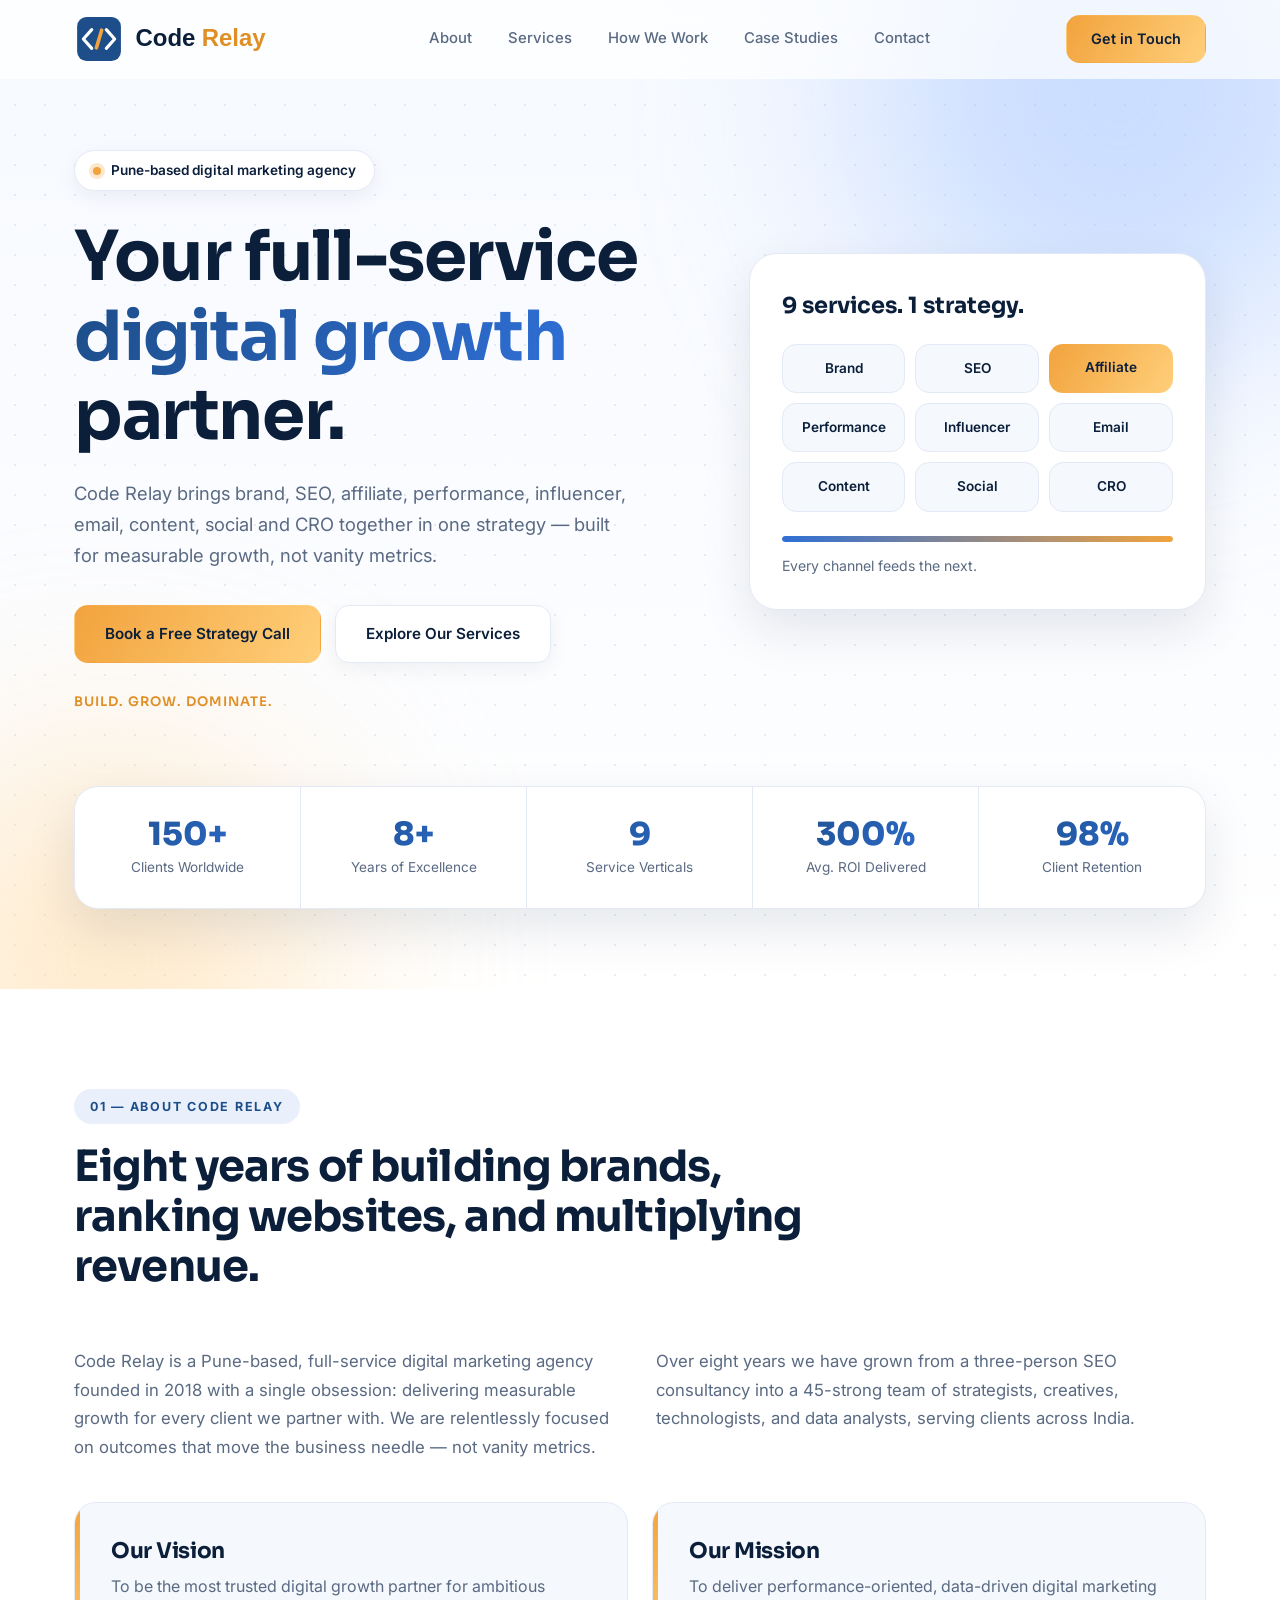
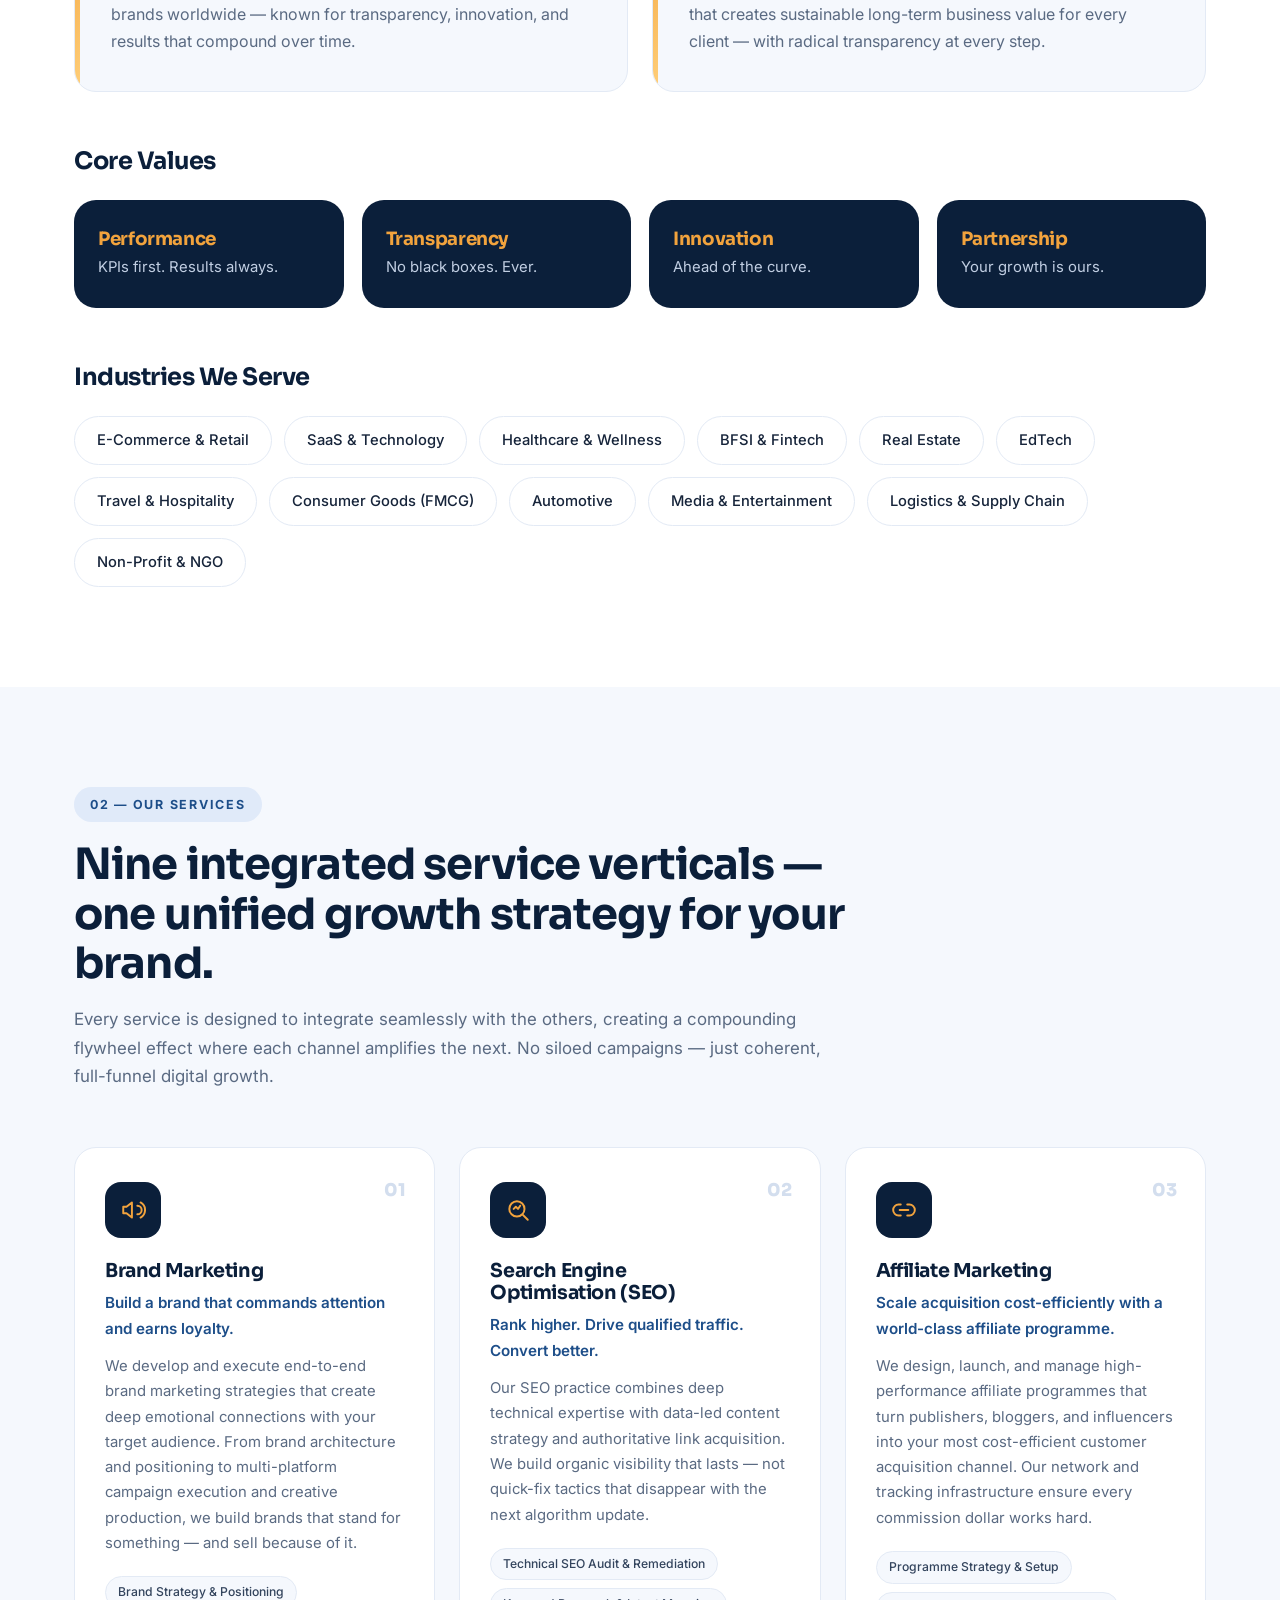
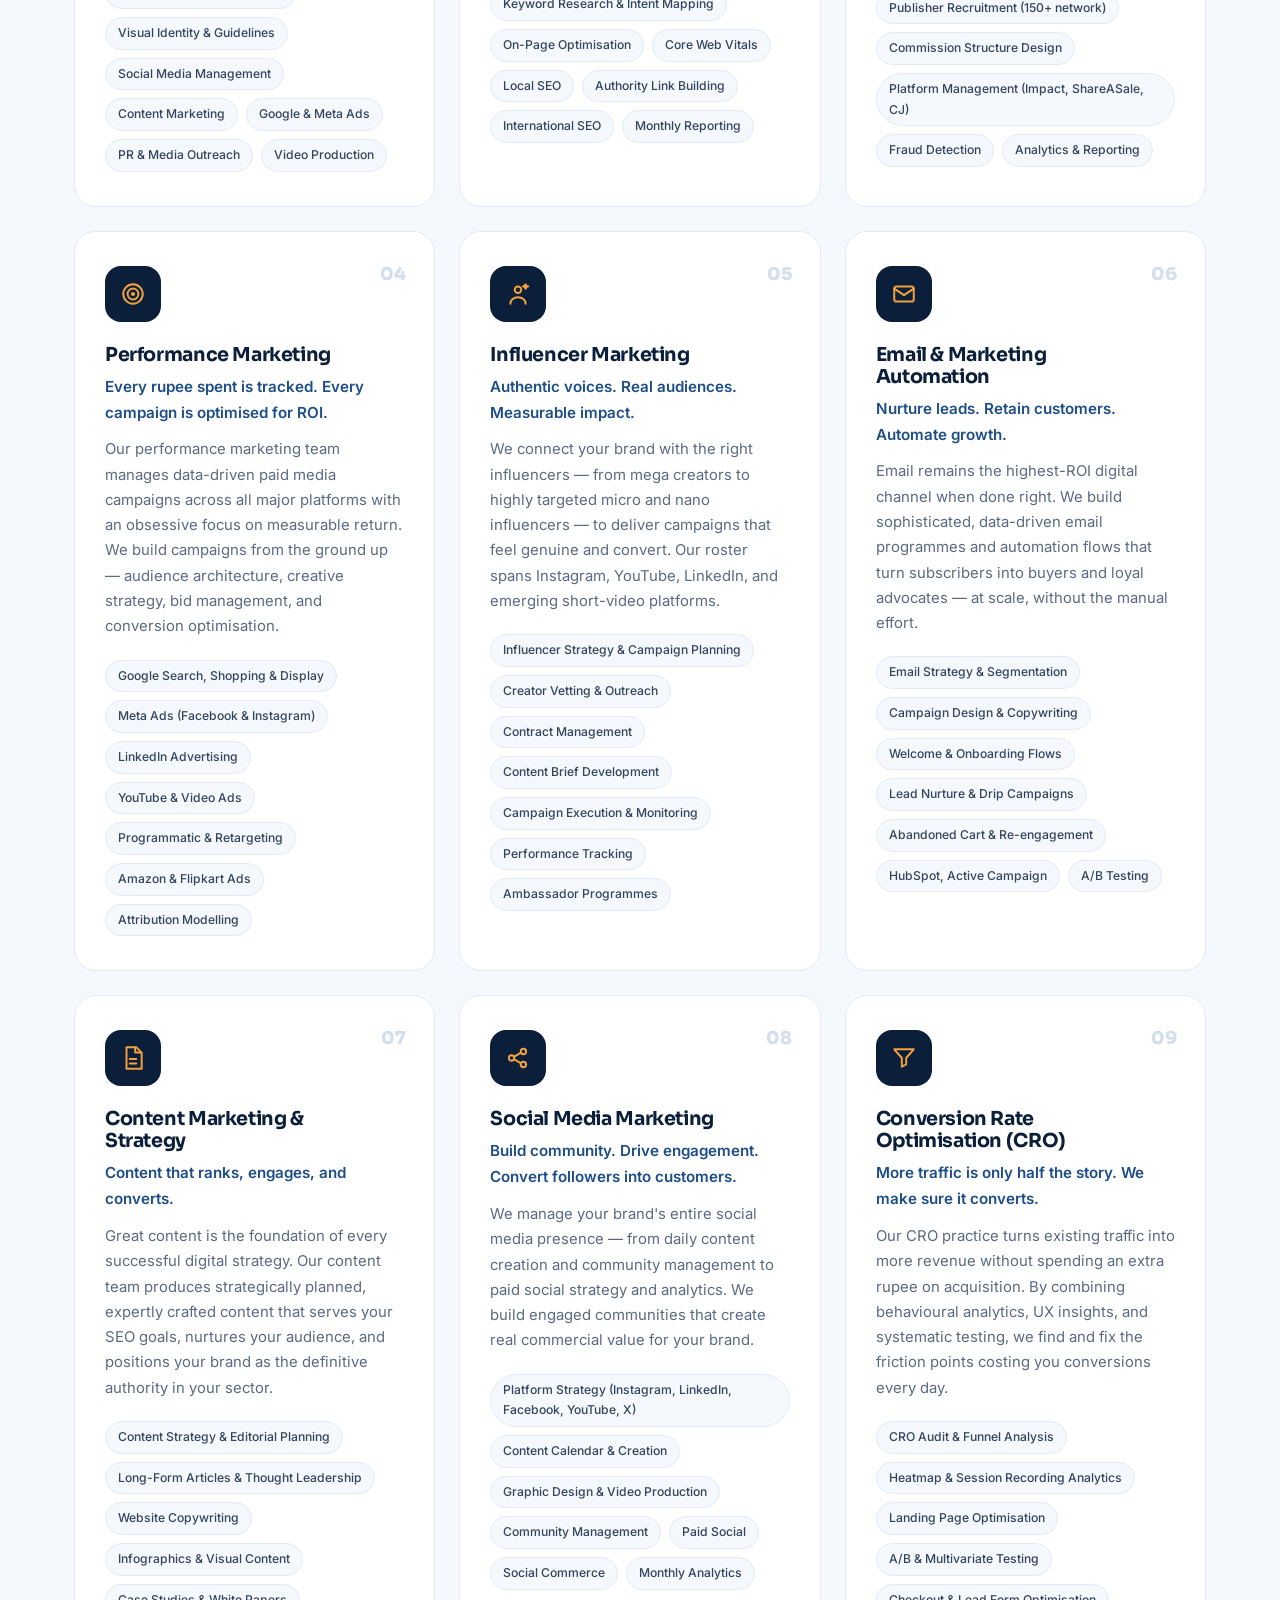
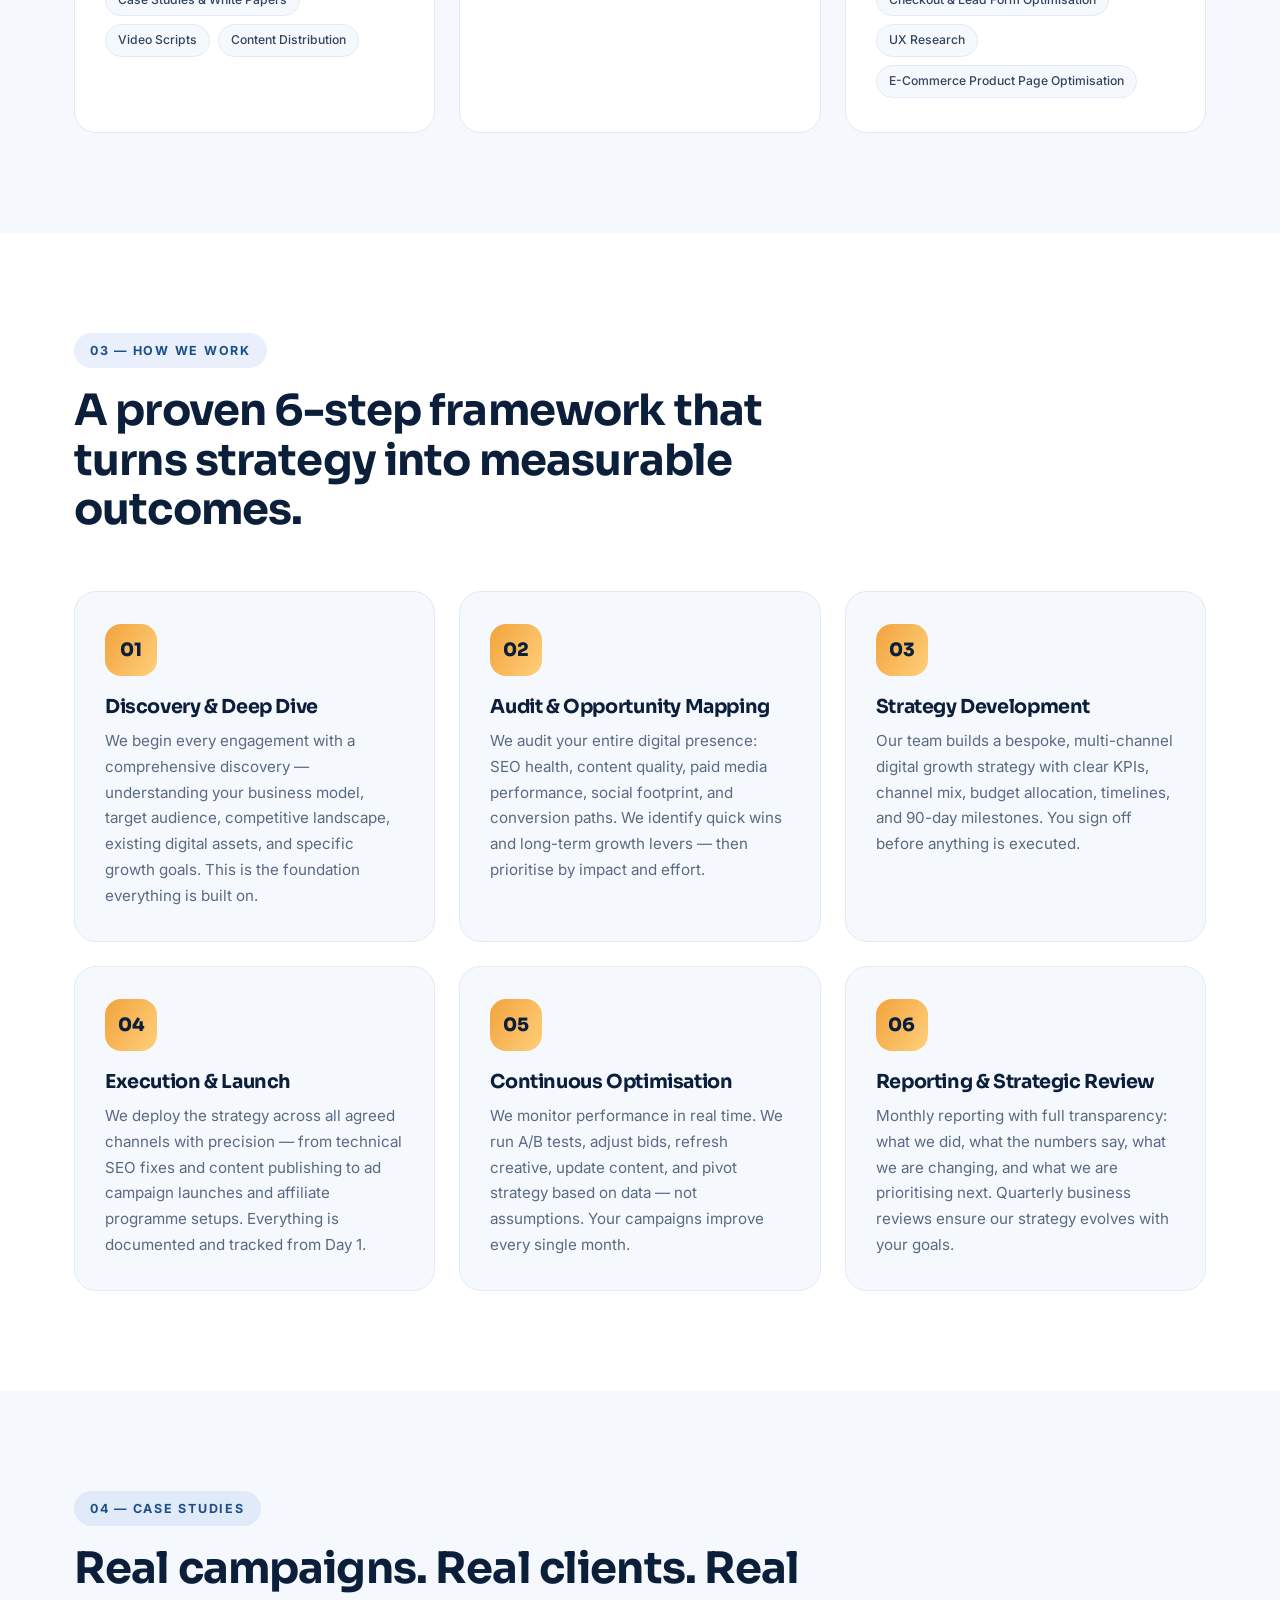
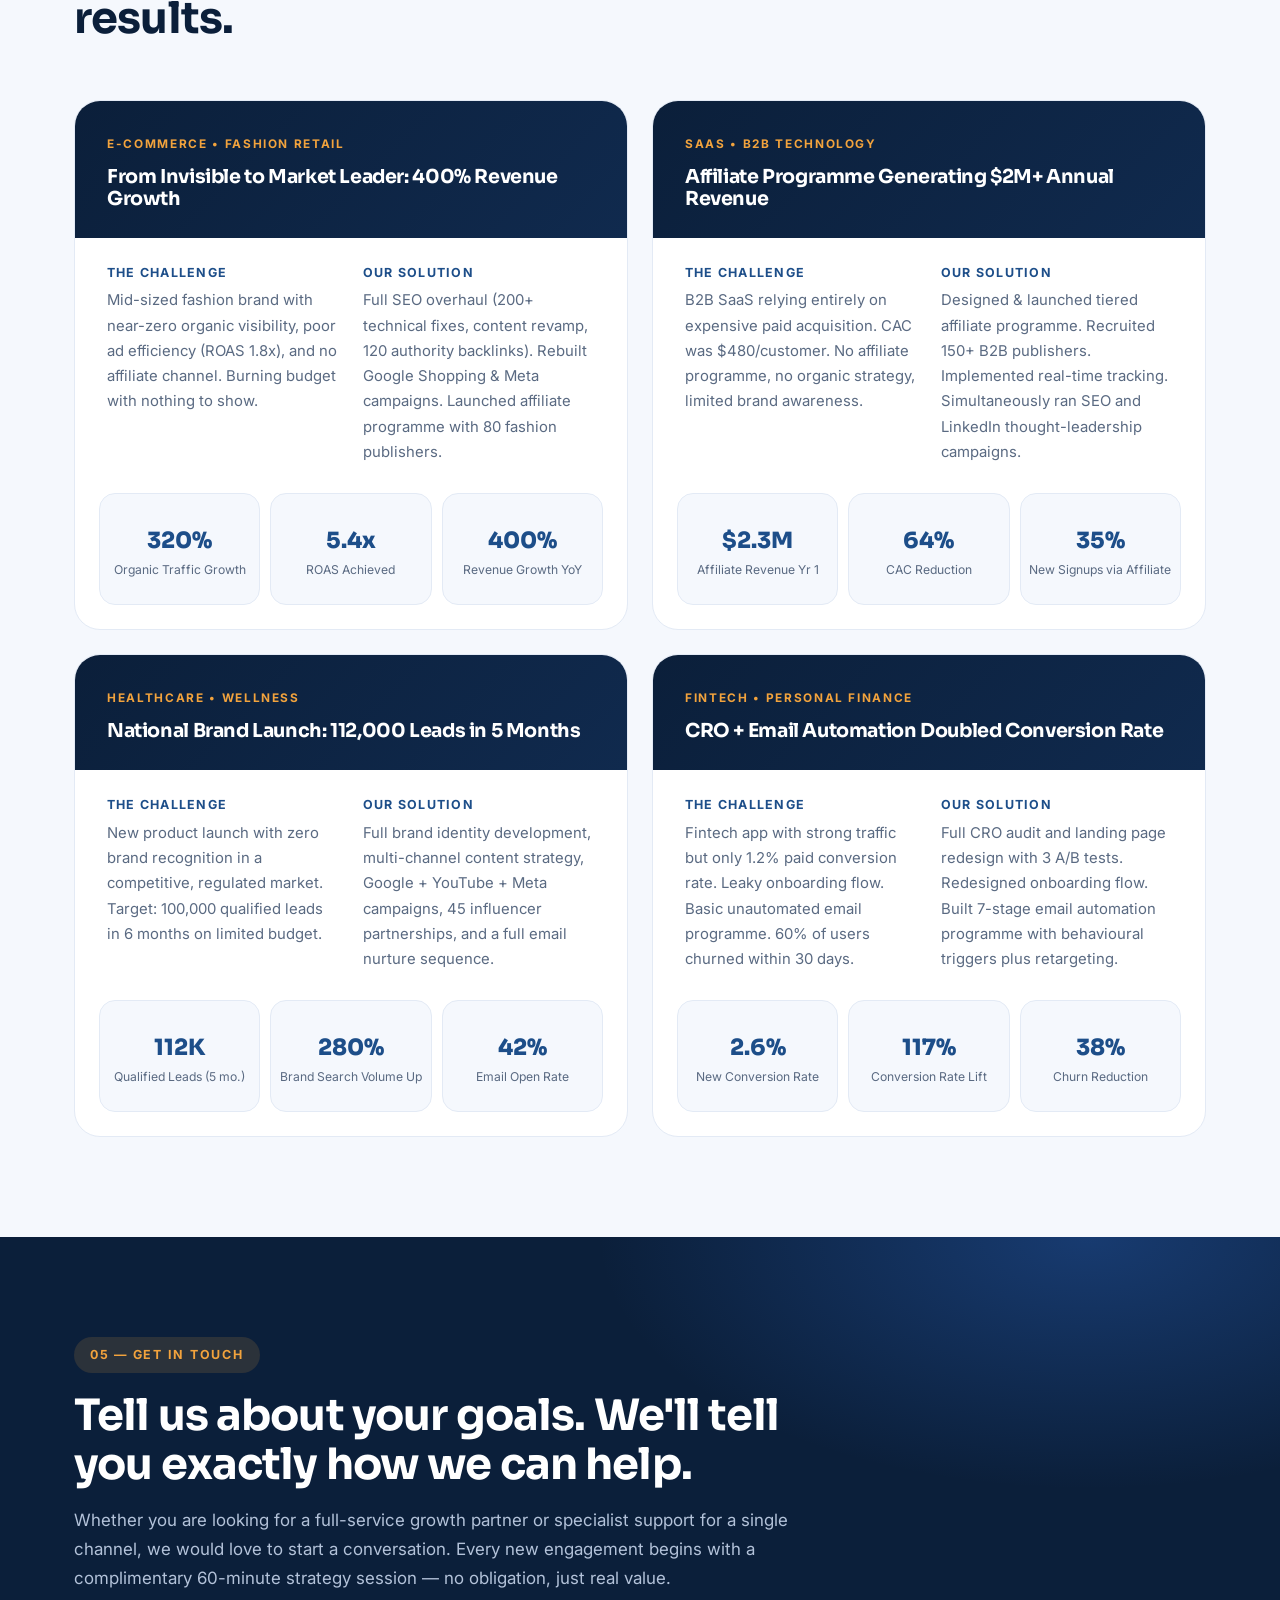
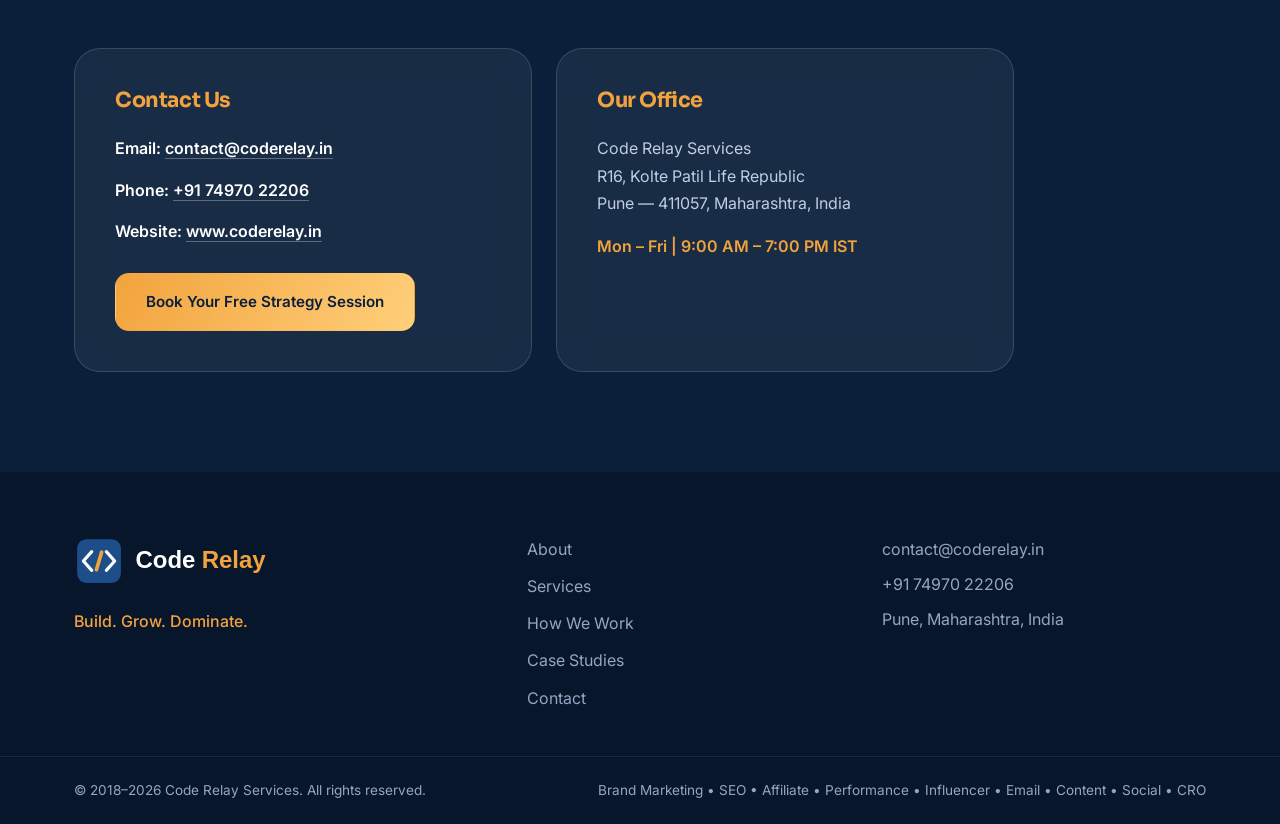
==== commit c066de42: "Set founding year to 2018 in About copy and footer Co-Authored-By: Claude Sonnet 5.5 <noreply@anthro" ====
--- a/index.html
+++ b/index.html
@@ -83,7 +83,7 @@
       </div>
 
       <div class="about__intro reveal">
-        <p>Code Relay is a Pune-based, full-service digital marketing agency founded in 2016 with a single obsession: delivering measurable growth for every client we partner with. We are relentlessly focused on outcomes that move the business needle — not vanity metrics.</p>
+        <p>Code Relay is a Pune-based, full-service digital marketing agency founded in 2018 with a single obsession: delivering measurable growth for every client we partner with. We are relentlessly focused on outcomes that move the business needle — not vanity metrics.</p>
         <p>Over eight years we have grown from a three-person SEO consultancy into a 45-strong team of strategists, creatives, technologists, and data analysts, serving clients across India.</p>
       </div>
 
@@ -530,7 +530,7 @@
   </div>
   <div class="footer__bottom">
     <div class="container">
-      <p>&copy; <span id="year">2026</span> Code Relay Services. All rights reserved.</p>
+      <p>&copy; 2018&ndash;<span id="year">2026</span> Code Relay Services. All rights reserved.</p>
       <p class="footer__services-list">Brand Marketing &bull; SEO &bull; Affiliate &bull; Performance &bull; Influencer &bull; Email &bull; Content &bull; Social &bull; CRO</p>
     </div>
   </div>
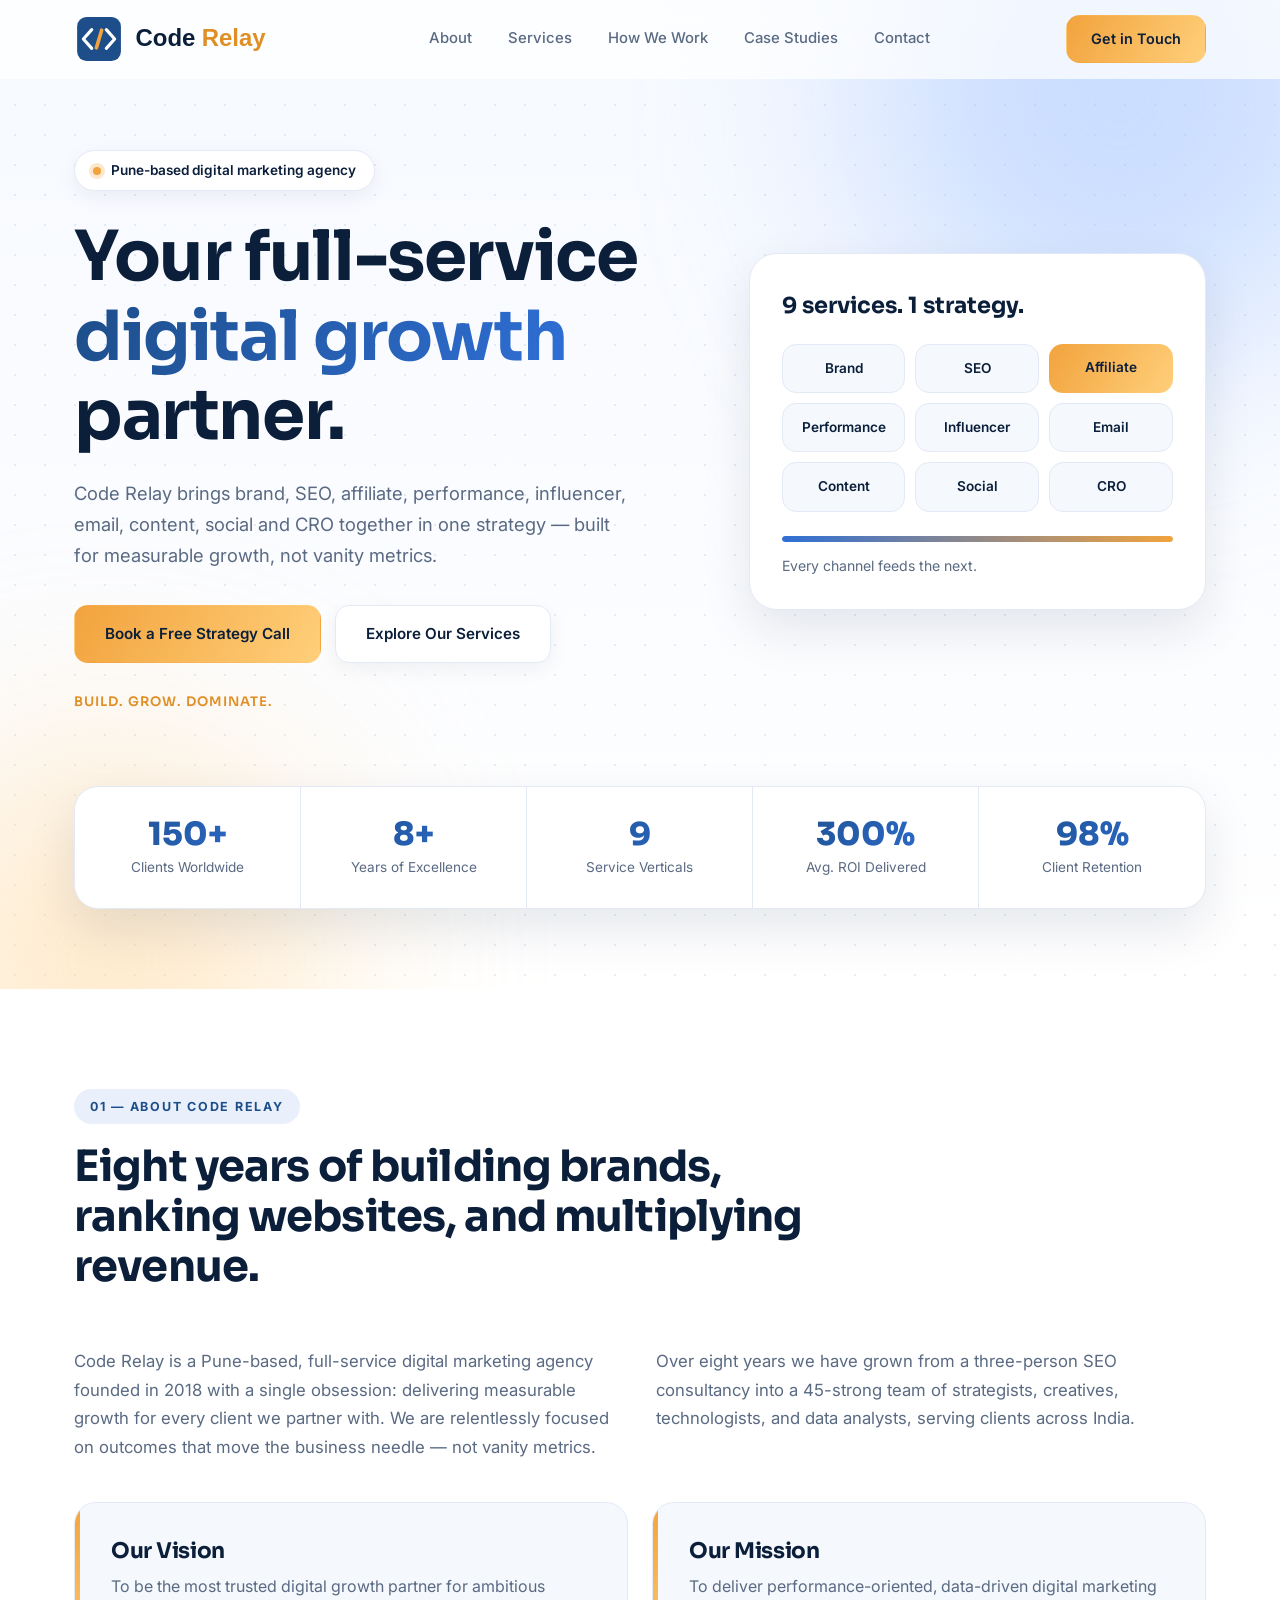
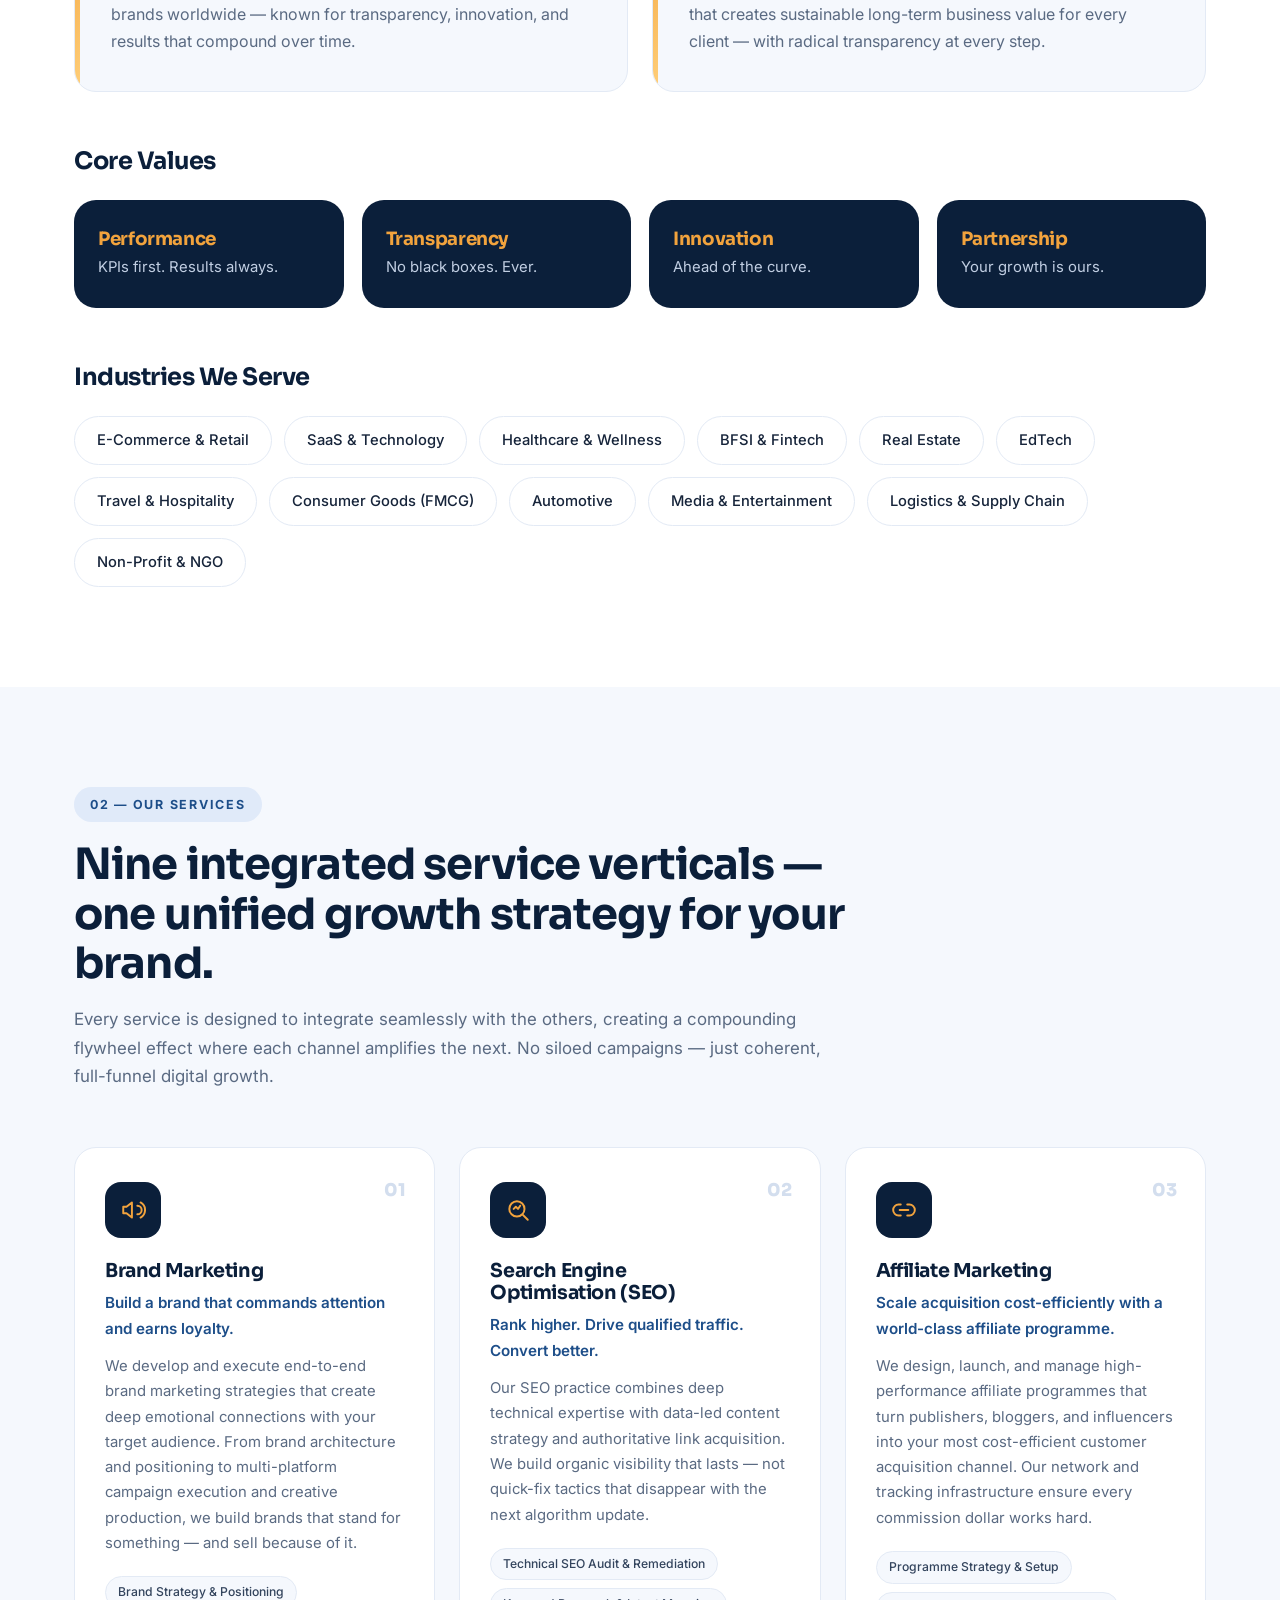
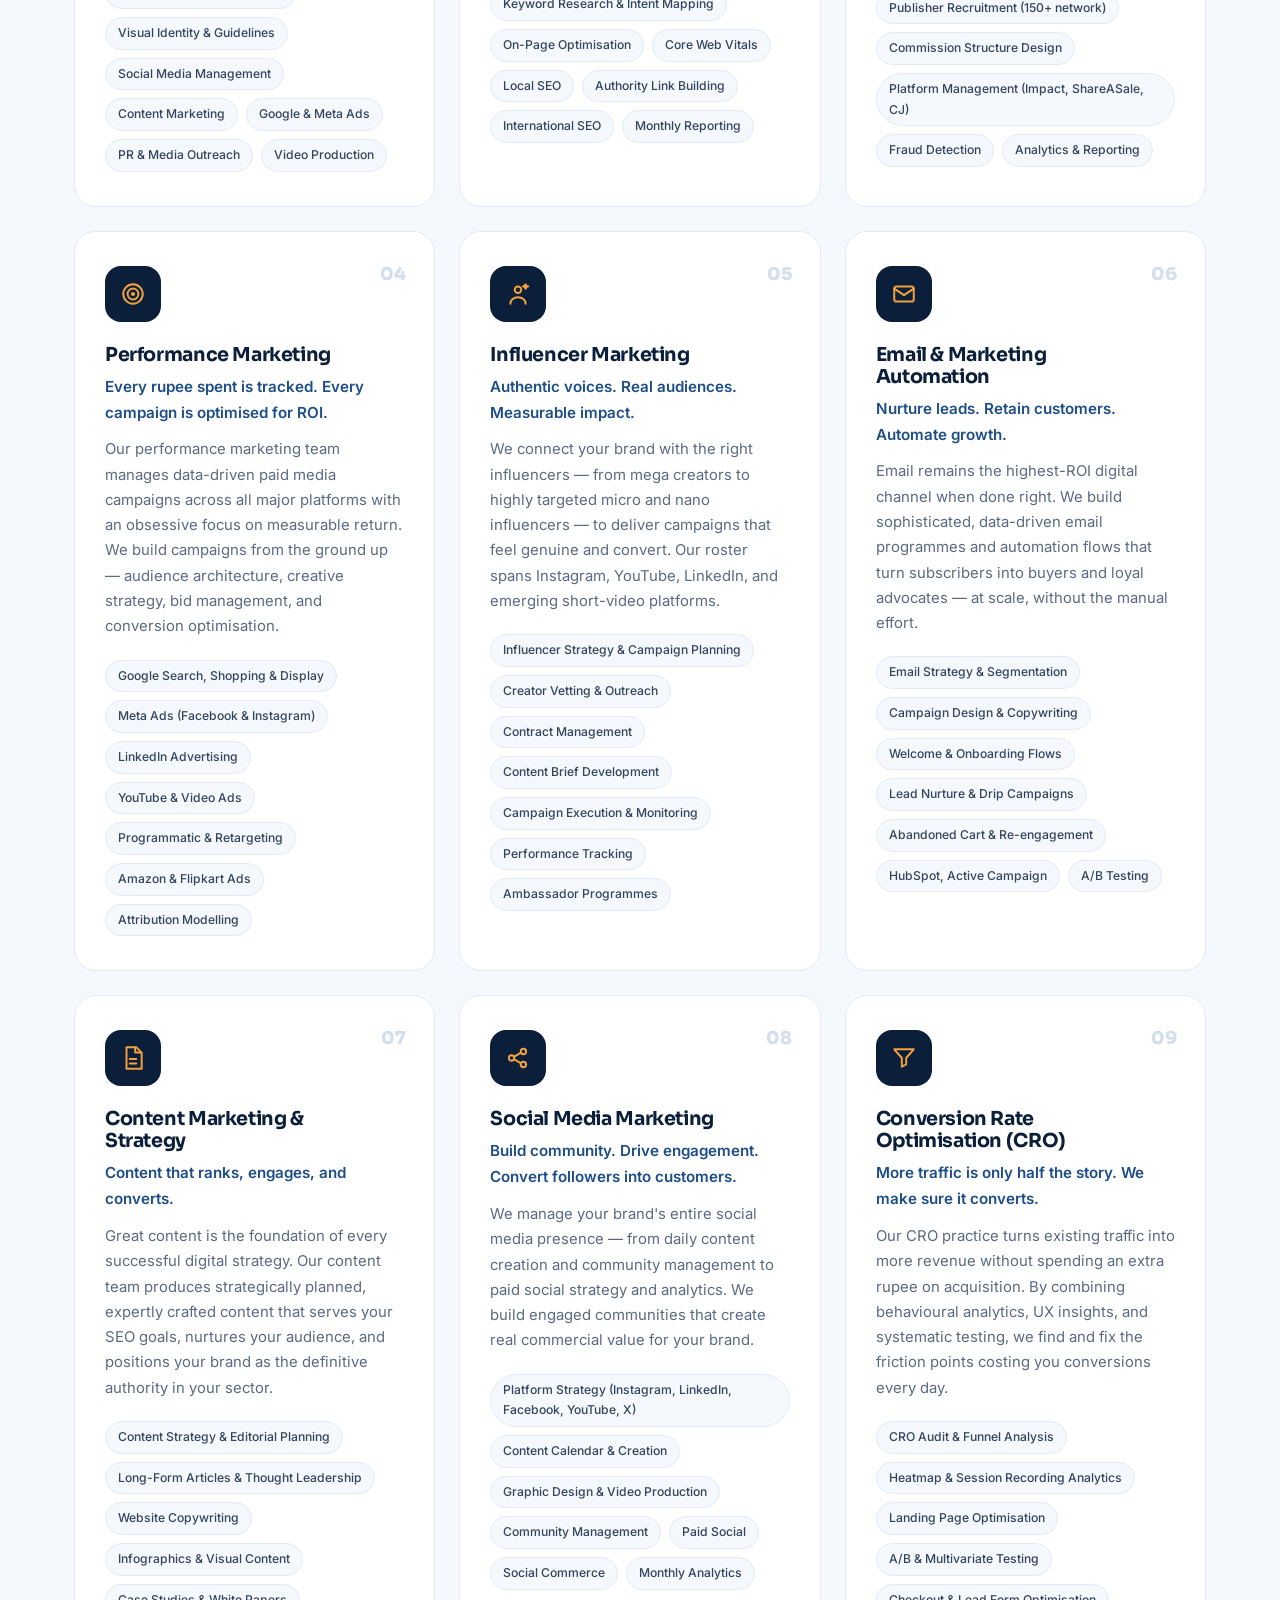
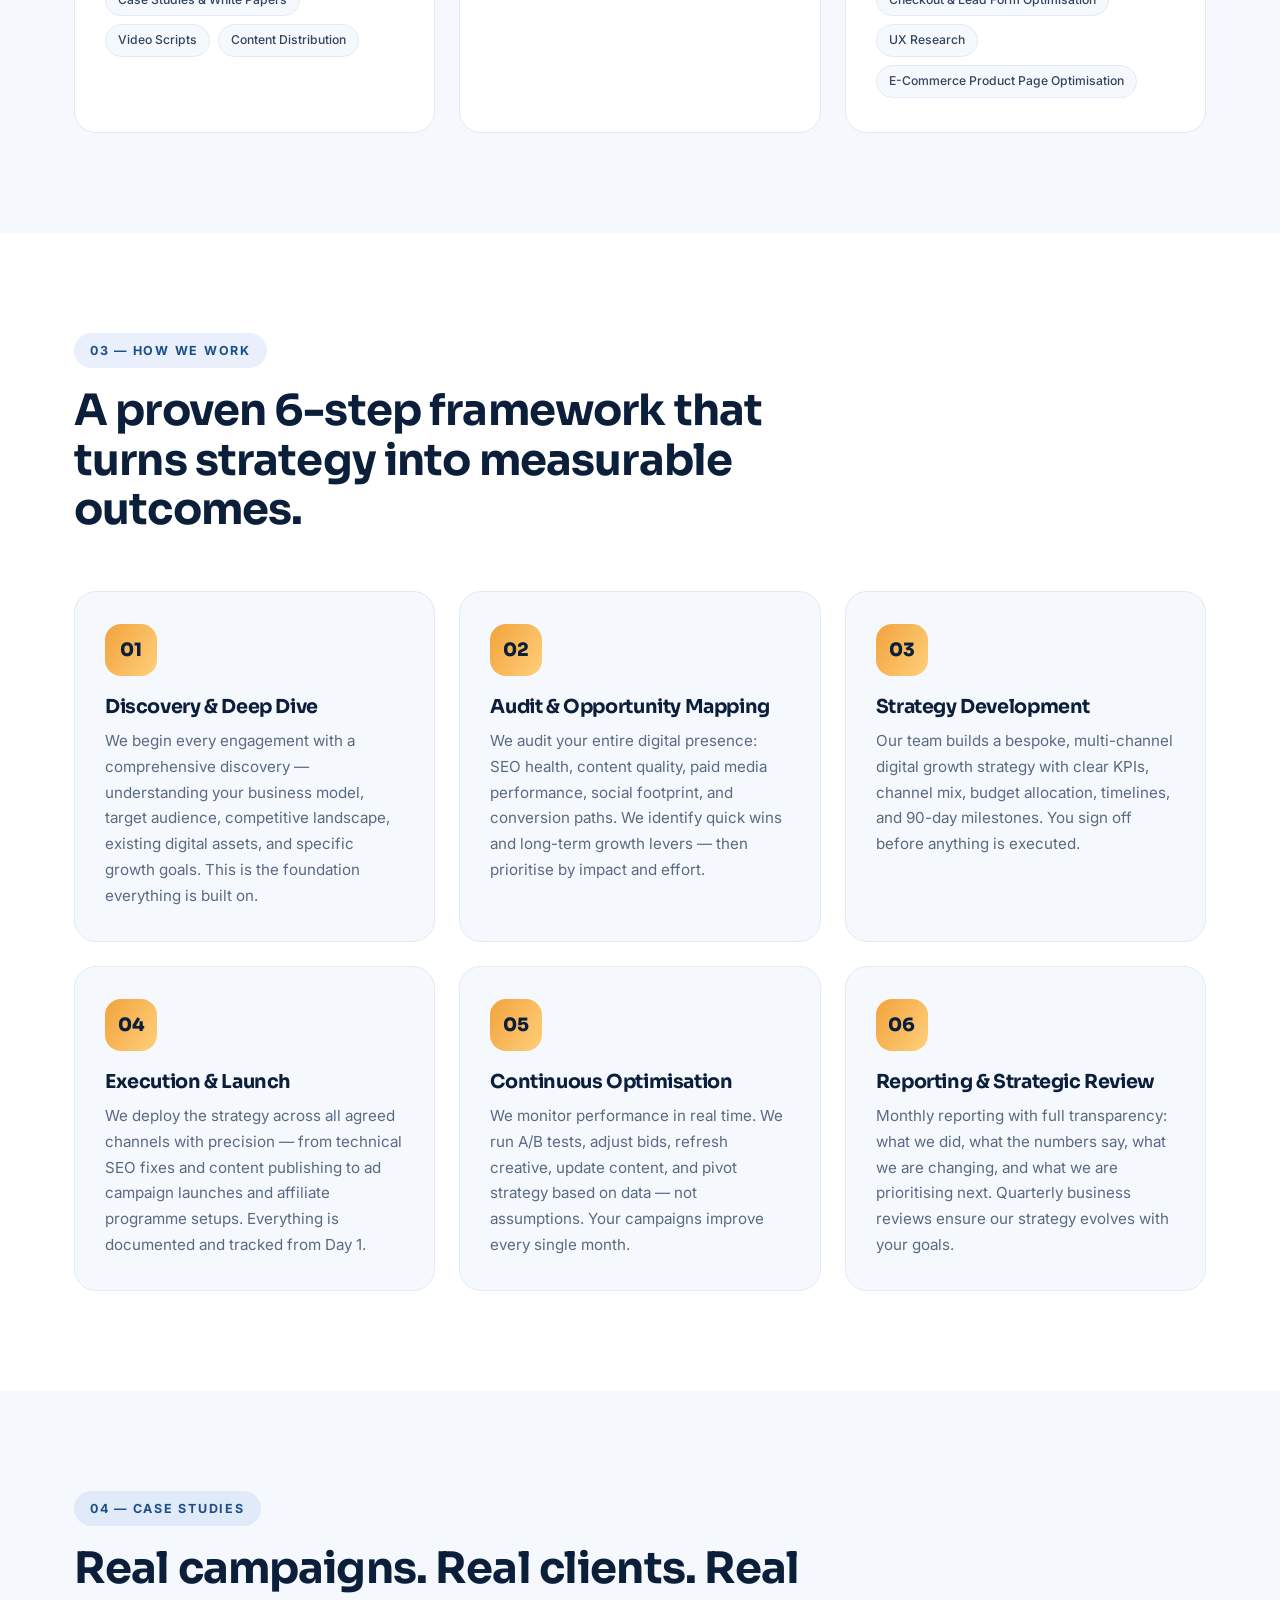
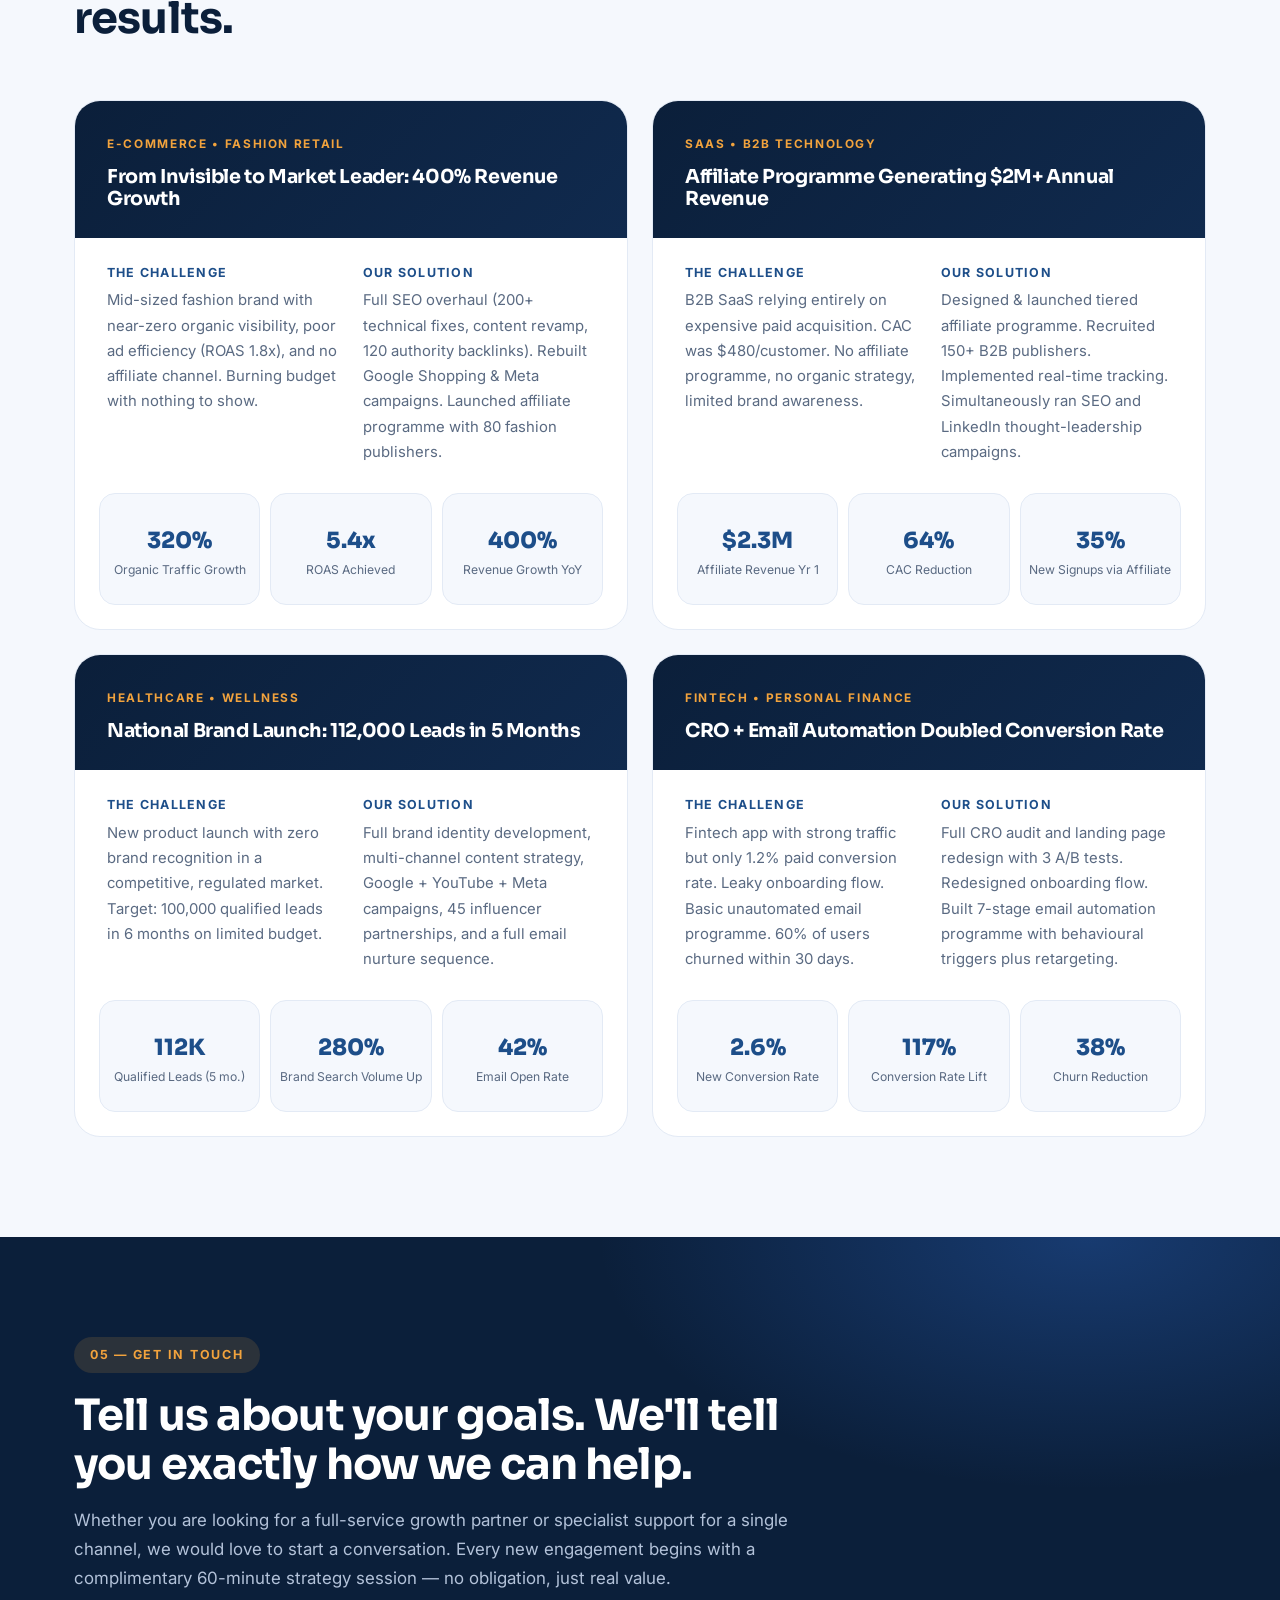
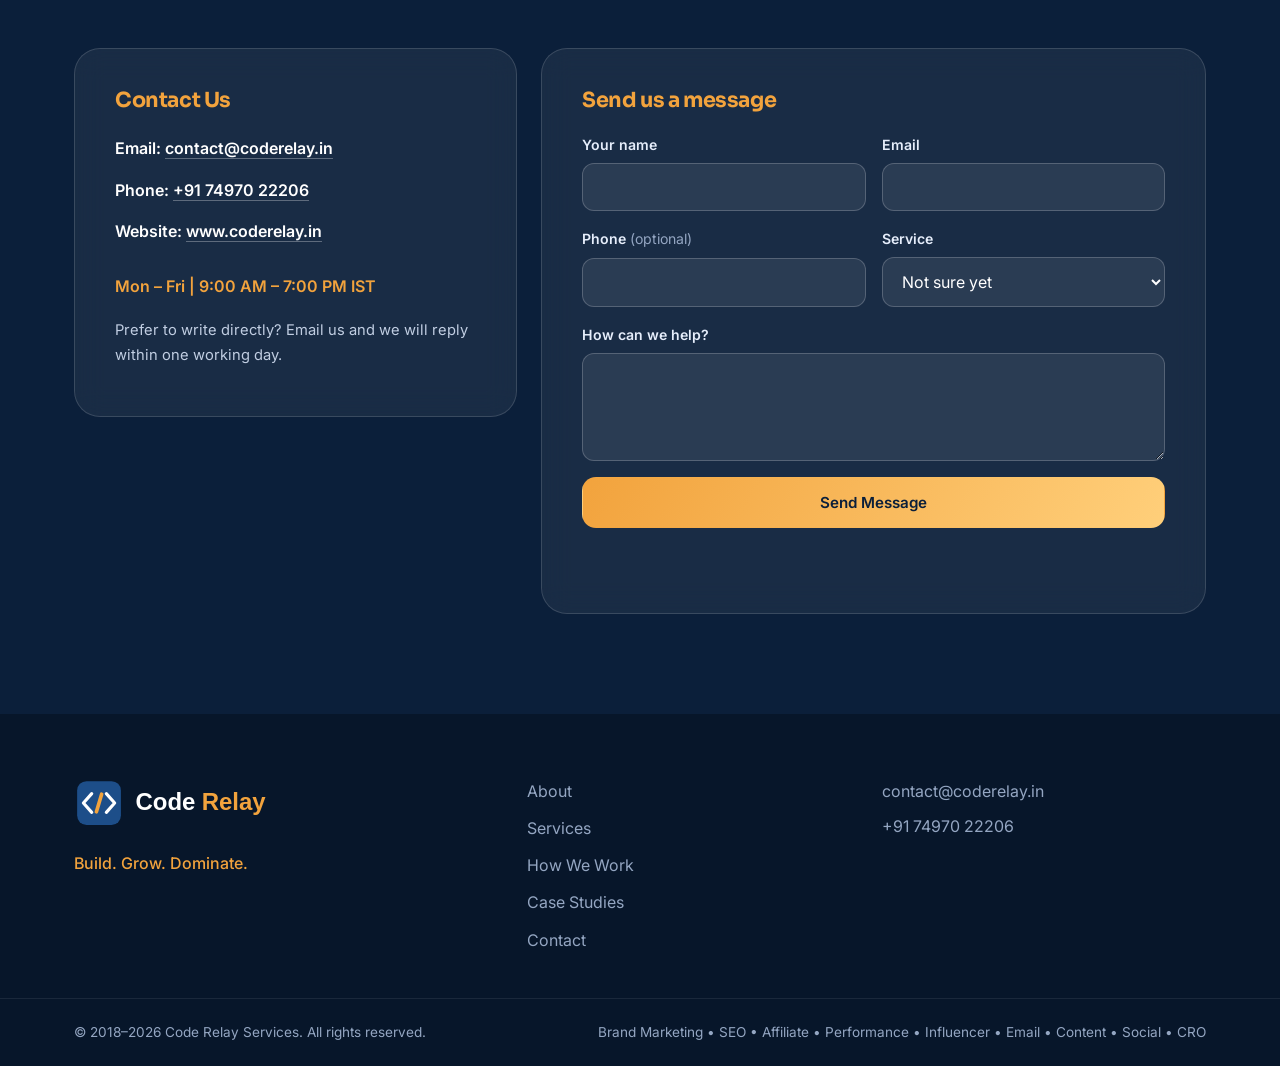
==== commit e7df39d6: "Replace office address with contact form (FormSubmit) Co-Authored-By: Claude Sonnet 5.5 <noreply@ant" ====
--- a/index.html
+++ b/index.html
@@ -496,13 +496,46 @@
             <li><strong>Phone:</strong> <a href="tel:+917497022206">+91 74970 22206</a></li>
             <li><strong>Website:</strong> <a href="https://www.coderelay.in" target="_blank" rel="noopener">www.coderelay.in</a></li>
           </ul>
-          <a href="mailto:contact@coderelay.in?subject=Free%20Strategy%20Session%20Request" class="btn btn--accent">Book Your Free Strategy Session</a>
-        </div>
-        <div class="contact-card reveal">
-          <h3>Our Office</h3>
-          <p>Code Relay Services<br>R16, Kolte Patil Life Republic<br>Pune — 411057, Maharashtra, India</p>
-          <p class="contact-hours">Mon – Fri | 9:00 AM – 7:00 PM IST</p>
-        </div>
+          <p class="contact-hours">Mon &ndash; Fri | 9:00 AM &ndash; 7:00 PM IST</p>
+          <p class="contact-note">Prefer to write directly? Email us and we will reply within one working day.</p>
+        </div>
+
+        <form class="contact-card contact-form reveal" id="contactForm" novalidate>
+          <h3>Send us a message</h3>
+          <div class="form-row">
+            <label>Your name
+              <input type="text" name="name" required autocomplete="name">
+            </label>
+            <label>Email
+              <input type="email" name="email" required autocomplete="email">
+            </label>
+          </div>
+          <div class="form-row">
+            <label><span>Phone <span class="opt">(optional)</span></span>
+              <input type="tel" name="phone" autocomplete="tel">
+            </label>
+            <label>Service
+              <select name="service">
+                <option>Not sure yet</option>
+                <option>Brand Marketing</option>
+                <option>SEO</option>
+                <option>Affiliate Marketing</option>
+                <option>Performance Marketing</option>
+                <option>Influencer Marketing</option>
+                <option>Email &amp; Marketing Automation</option>
+                <option>Content Marketing</option>
+                <option>Social Media Marketing</option>
+                <option>Conversion Rate Optimisation</option>
+              </select>
+            </label>
+          </div>
+          <label>How can we help?
+            <textarea name="message" rows="4" required></textarea>
+          </label>
+          <input type="text" name="_honey" class="hp" tabindex="-1" autocomplete="off" aria-hidden="true">
+          <button type="submit" class="btn btn--accent" id="formBtn">Send Message</button>
+          <p class="form-status" id="formStatus" role="status" aria-live="polite"></p>
+        </form>
       </div>
     </div>
   </section>
@@ -525,7 +558,6 @@
     <div class="footer__contact">
       <p>contact@coderelay.in</p>
       <p>+91 74970 22206</p>
-      <p>Pune, Maharashtra, India</p>
     </div>
   </div>
   <div class="footer__bottom">
--- a/style.css
+++ b/style.css
@@ -170,7 +170,7 @@
 .result__label { font-size: .76rem; color: var(--text-light); line-height: 1.4; display: block; }
 
 /* ========== Contact ========== */
-.contact-grid { display: grid; grid-template-columns: 1fr 1fr; gap: 24px; max-width: 940px; }
+.contact-grid { display: grid; grid-template-columns: .8fr 1.2fr; gap: 24px; align-items: start; }
 .contact-card { background: rgba(255,255,255,.06); border: 1px solid rgba(255,255,255,.14); border-radius: 26px; padding: 40px; backdrop-filter: blur(14px); }
 .contact-card h3 { color: var(--accent); margin-bottom: 22px; font-size: 1.3rem; }
 .contact-card ul { display: flex; flex-direction: column; gap: 14px; margin-bottom: 28px; }
@@ -179,7 +179,24 @@
 .contact-card a:not(.btn) { color: #fff; font-weight: 600; border-bottom: 1px solid rgba(255,255,255,.3); transition: border-color .2s; }
 .contact-card a:not(.btn):hover { border-color: var(--accent); }
 .contact-card p { color: #c1cee2; margin-bottom: 8px; }
-.contact-hours { color: var(--accent) !important; font-weight: 600; margin-top: 16px; }
+.contact-hours { color: var(--accent) !important; font-weight: 600; margin-top: 4px; }
+.contact-note { font-size: .92rem; margin-top: 18px; }
+.contact-form { display: grid; gap: 16px; }
+.contact-form h3 { margin-bottom: 4px; }
+.form-row { display: grid; grid-template-columns: 1fr 1fr; gap: 16px; }
+.contact-form label { display: grid; gap: 6px; font-size: .88rem; font-weight: 600; color: #e6eefb; }
+.contact-form .opt { font-weight: 400; color: #94a6c2; }
+.contact-form input, .contact-form select, .contact-form textarea { font: 400 1rem 'Inter', sans-serif; padding: 13px 15px; width: 100%; border-radius: 12px; border: 1px solid rgba(255,255,255,.2); background: rgba(255,255,255,.08); color: #fff; transition: border-color .2s, background .2s; }
+.contact-form input::placeholder, .contact-form textarea::placeholder { color: #8da0bd; }
+.contact-form select option { color: #0b1f3a; }
+.contact-form input:focus, .contact-form select:focus, .contact-form textarea:focus { outline: none; border-color: var(--accent); background: rgba(255,255,255,.12); }
+.contact-form textarea { resize: vertical; }
+.contact-form .hp { position: absolute; left: -9999px; width: 1px; height: 1px; opacity: 0; }
+.contact-form .btn:disabled { opacity: .6; cursor: wait; transform: none; }
+.form-status { min-height: 1.4em; font-size: .92rem; color: #c1cee2; margin: 0; }
+.form-status.ok { color: #6ee7a8; font-weight: 600; }
+.form-status.err { color: #ffb4a8; font-weight: 600; }
+.form-status a { color: #fff; text-decoration: underline; }
 
 /* ========== Footer ========== */
 .footer { background: #07162a; color: #94a6c2; padding-top: 64px; }
@@ -231,6 +248,7 @@
   .case-card__body { grid-template-columns: 1fr; padding: 24px; }
   .case-card__header { padding: 24px; }
   .contact-card { padding: 28px 22px; }
+  .form-row { grid-template-columns: 1fr; }
 }
 @media (prefers-reduced-motion: reduce) {
   html { scroll-behavior: auto; }
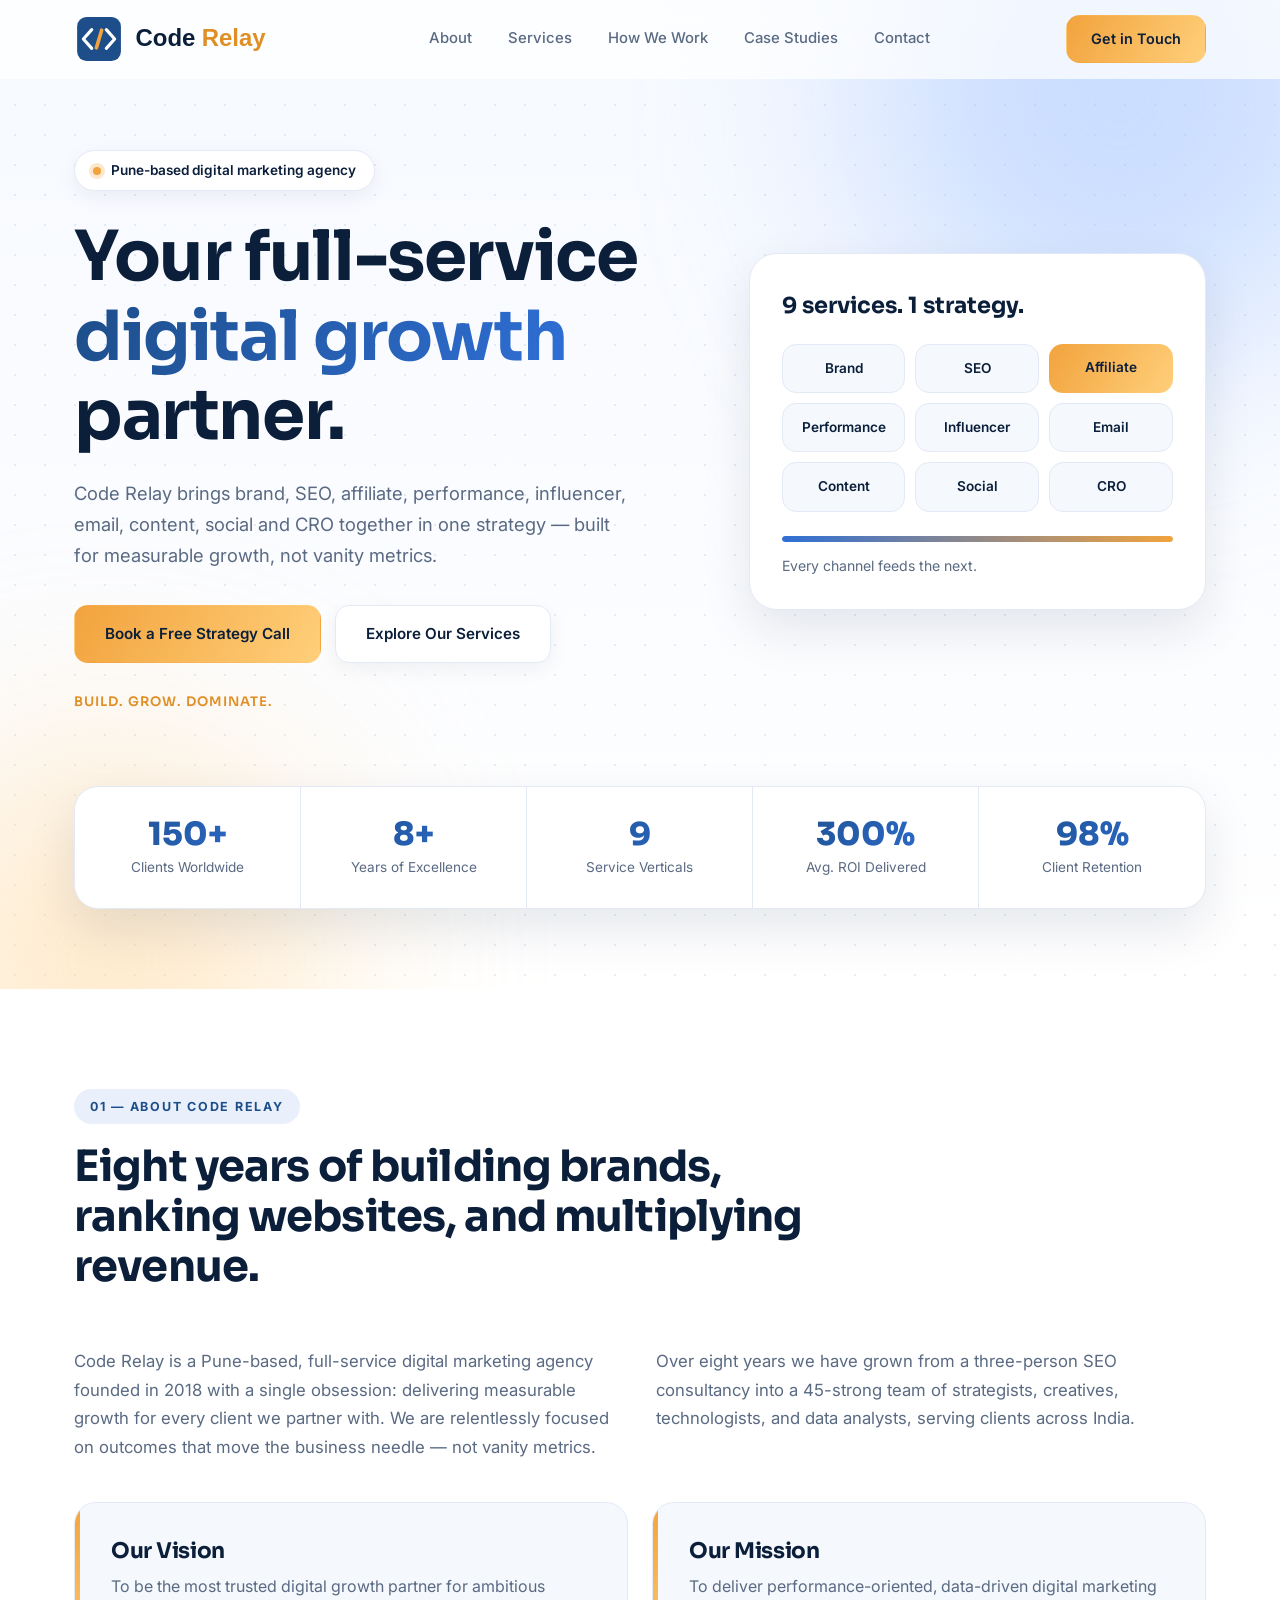
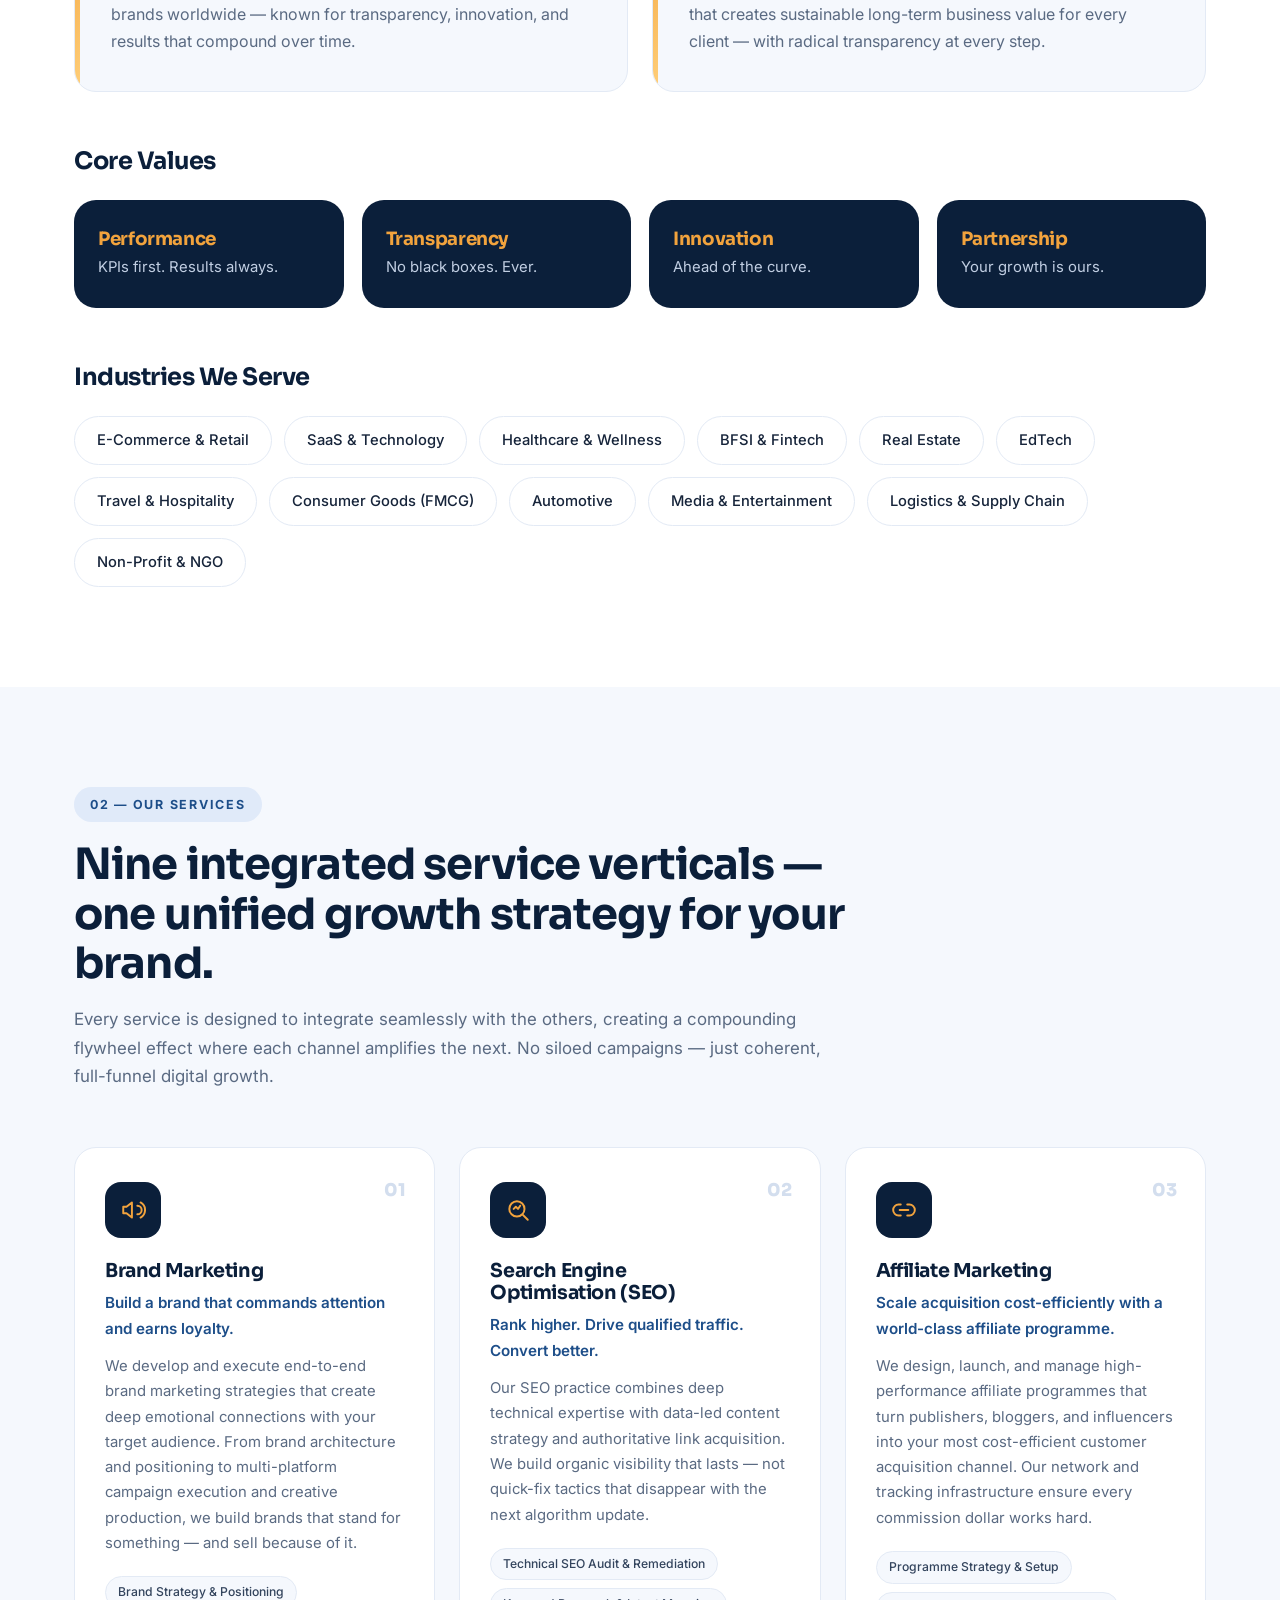
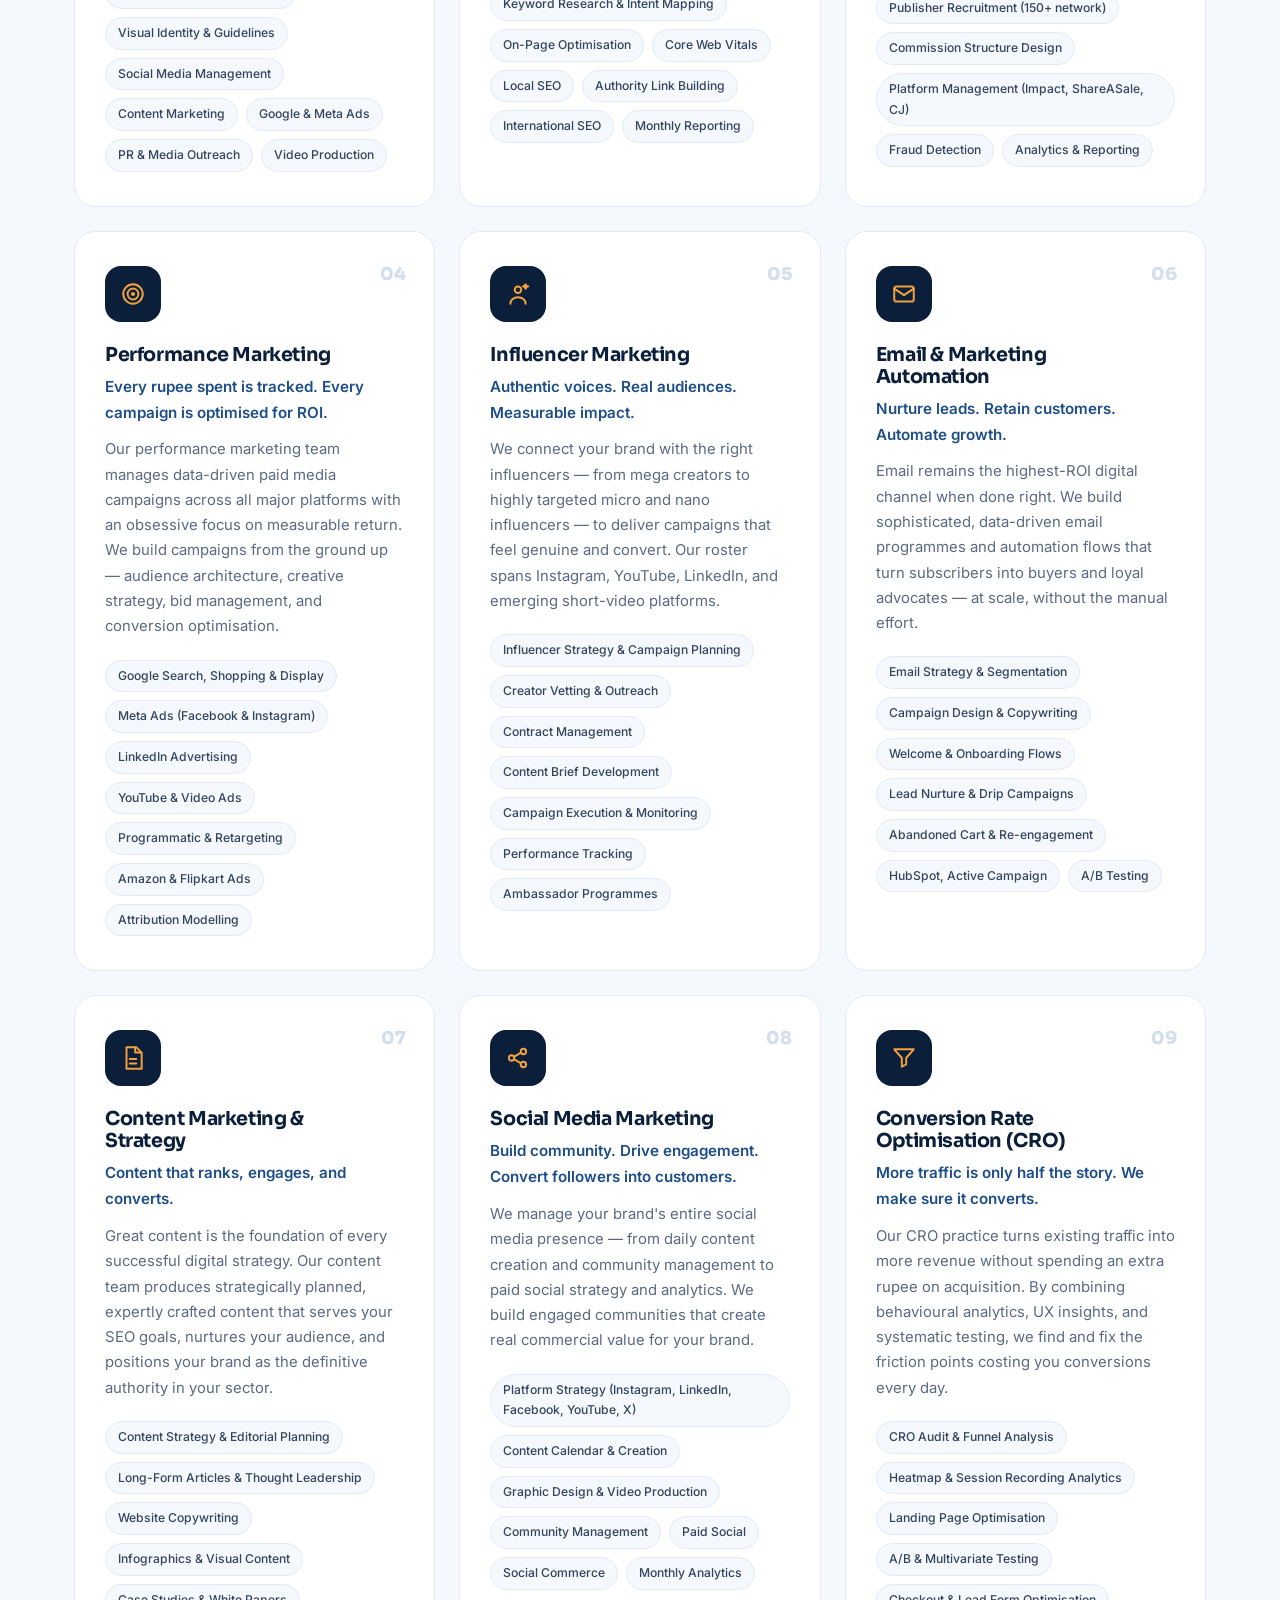
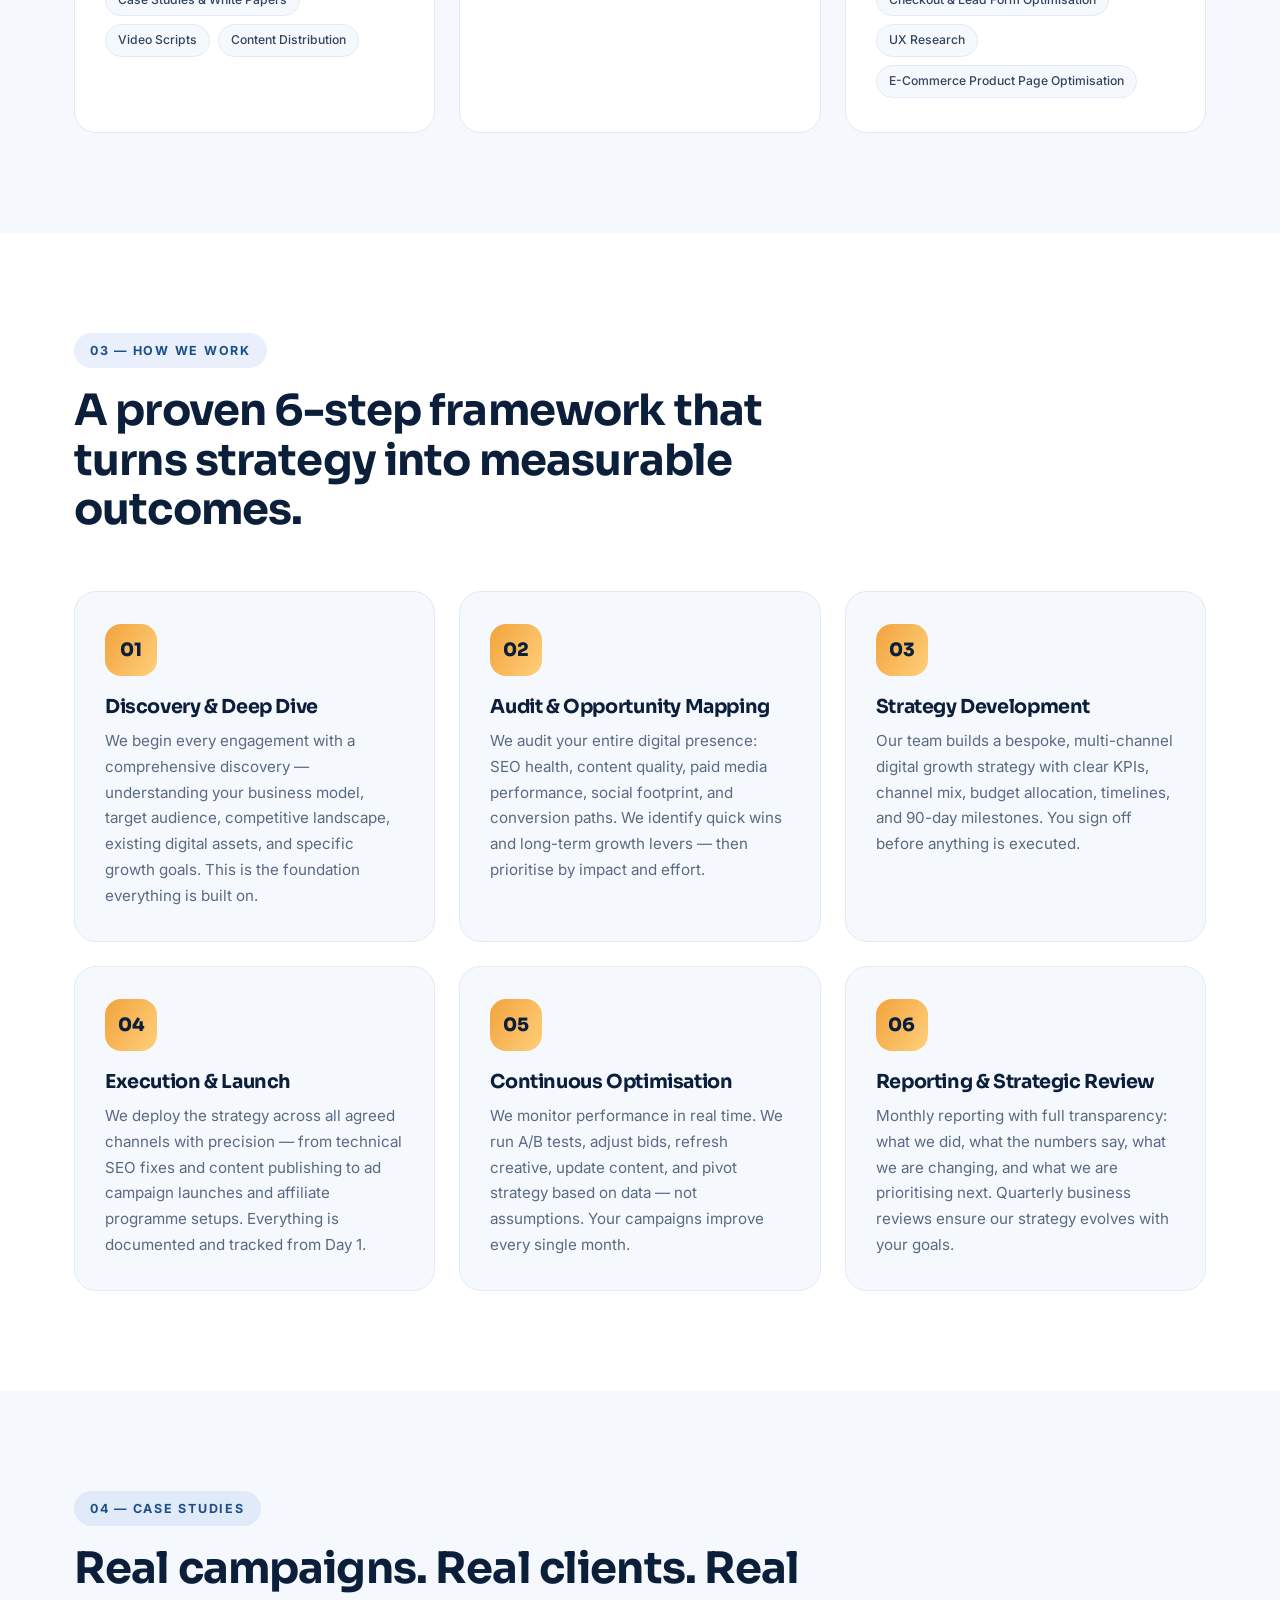
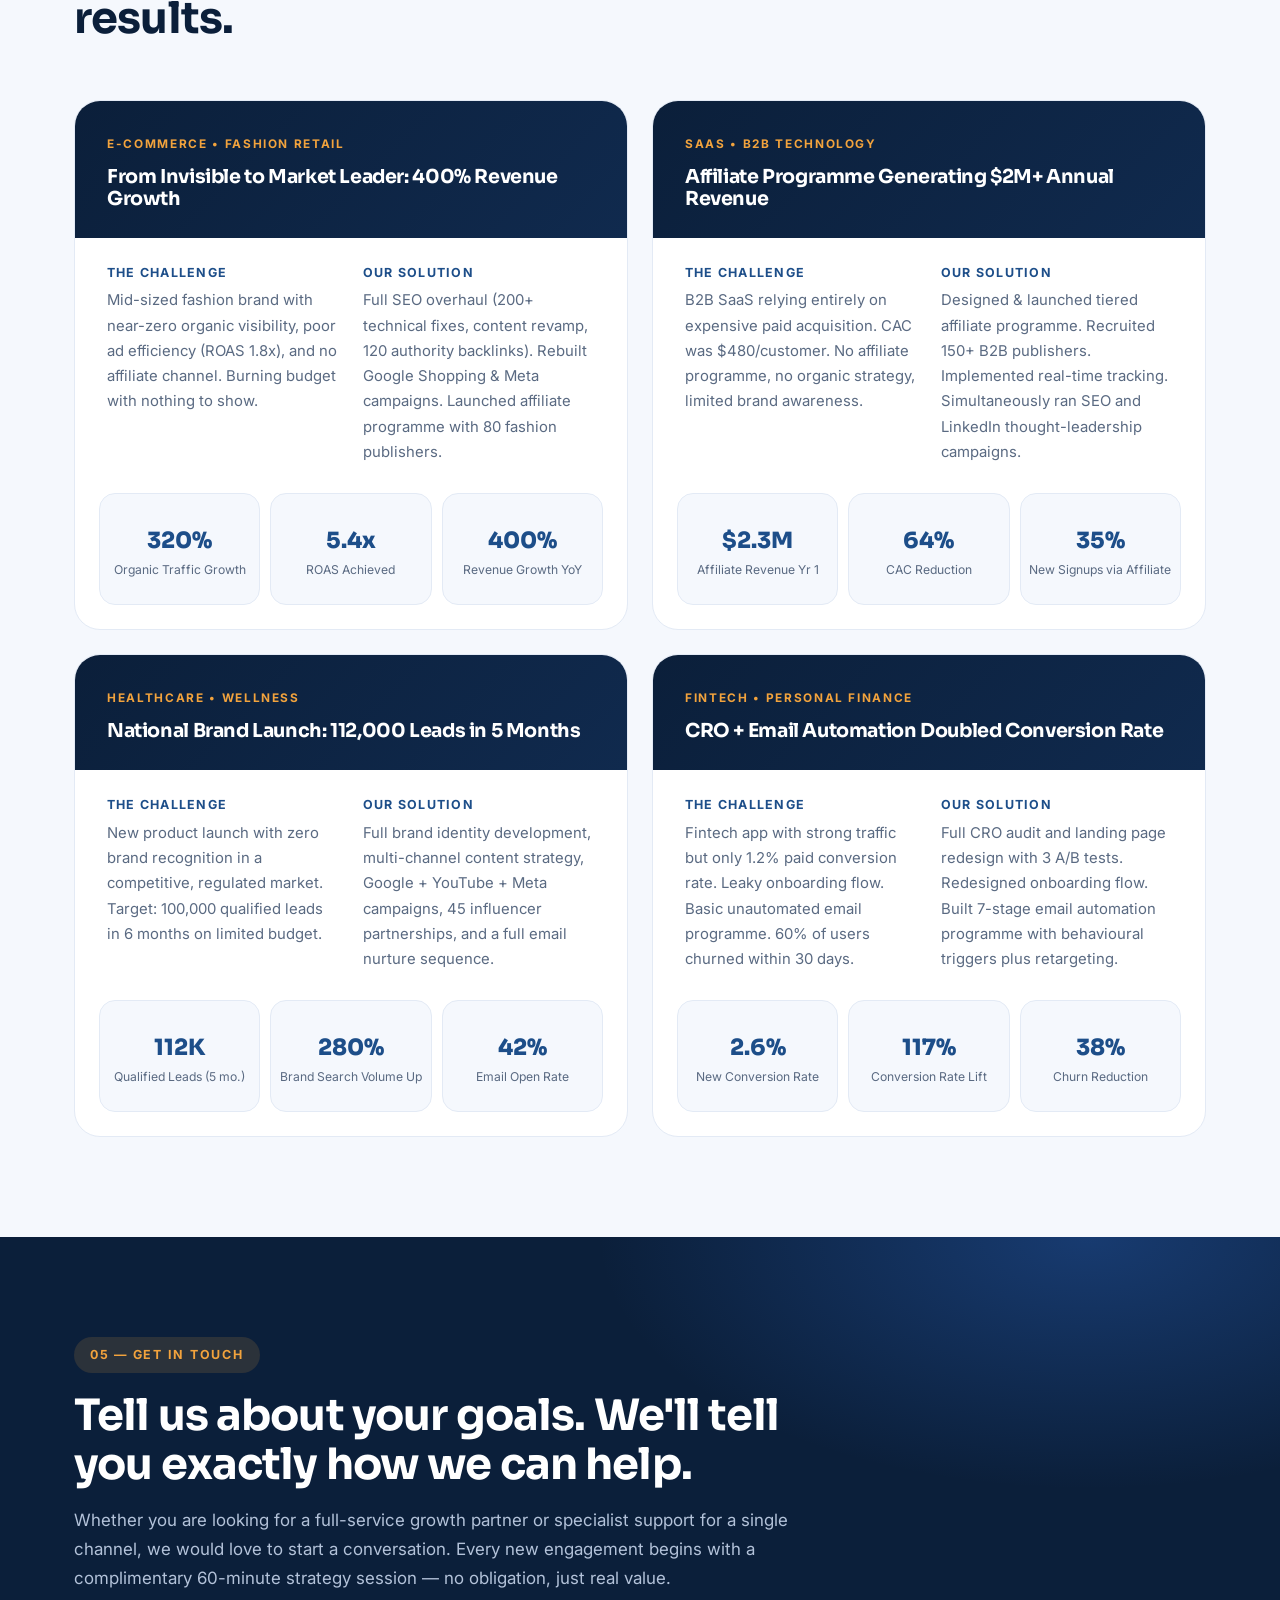
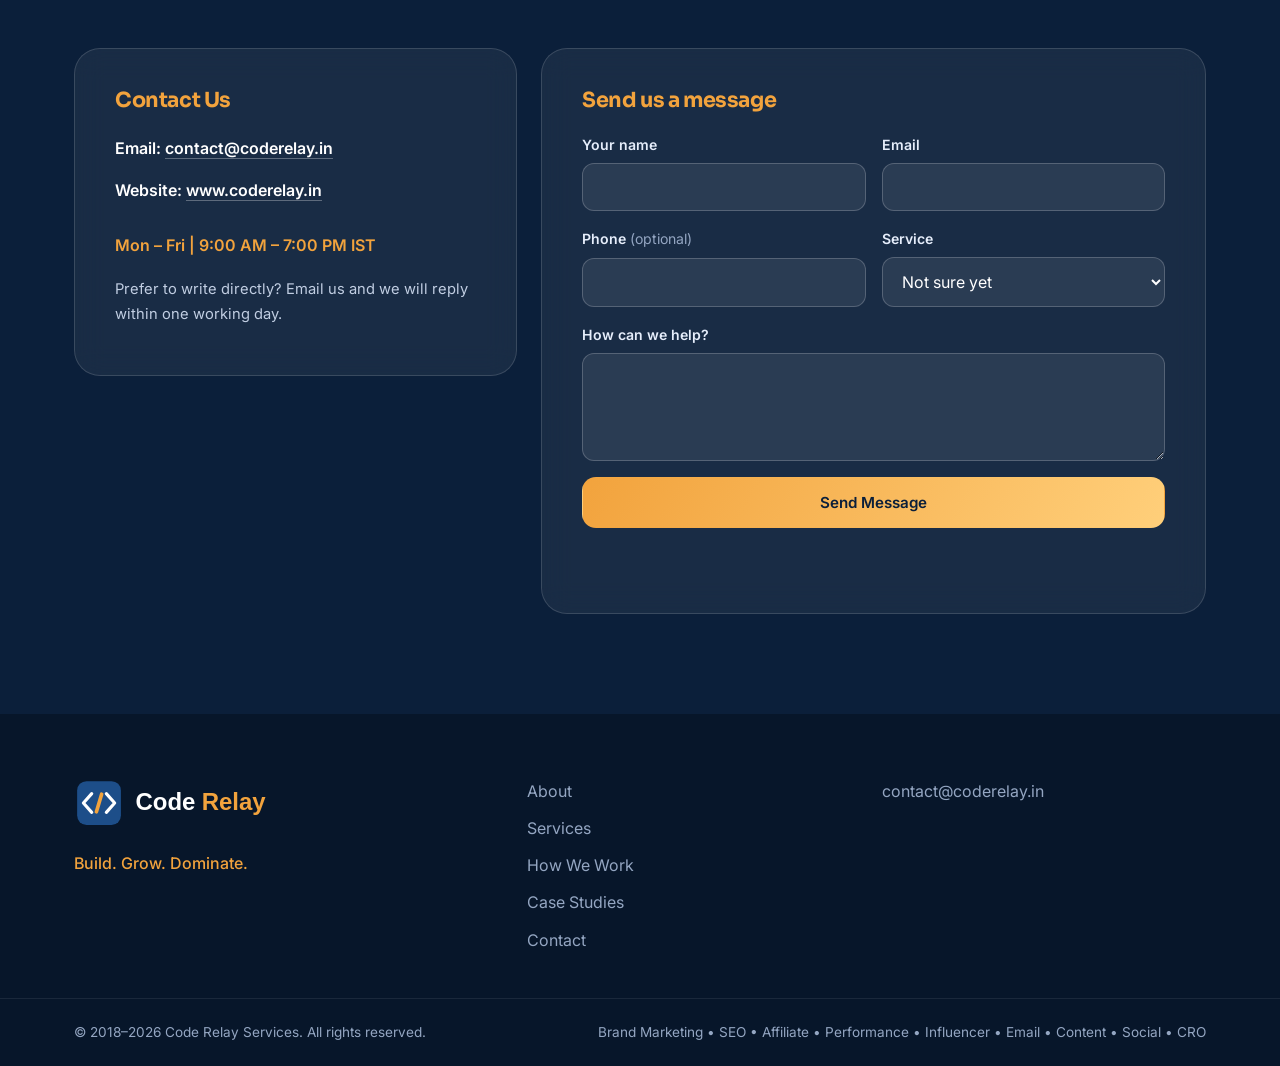
==== commit 8445a757: "Remove phone number from contact section and footer Co-Authored-By: Claude Sonnet 5.5 <noreply@anthr" ====
--- a/index.html
+++ b/index.html
@@ -493,7 +493,6 @@
           <h3>Contact Us</h3>
           <ul>
             <li><strong>Email:</strong> <a href="mailto:contact@coderelay.in">contact@coderelay.in</a></li>
-            <li><strong>Phone:</strong> <a href="tel:+917497022206">+91 74970 22206</a></li>
             <li><strong>Website:</strong> <a href="https://www.coderelay.in" target="_blank" rel="noopener">www.coderelay.in</a></li>
           </ul>
           <p class="contact-hours">Mon &ndash; Fri | 9:00 AM &ndash; 7:00 PM IST</p>
@@ -557,7 +556,6 @@
     </nav>
     <div class="footer__contact">
       <p>contact@coderelay.in</p>
-      <p>+91 74970 22206</p>
     </div>
   </div>
   <div class="footer__bottom">
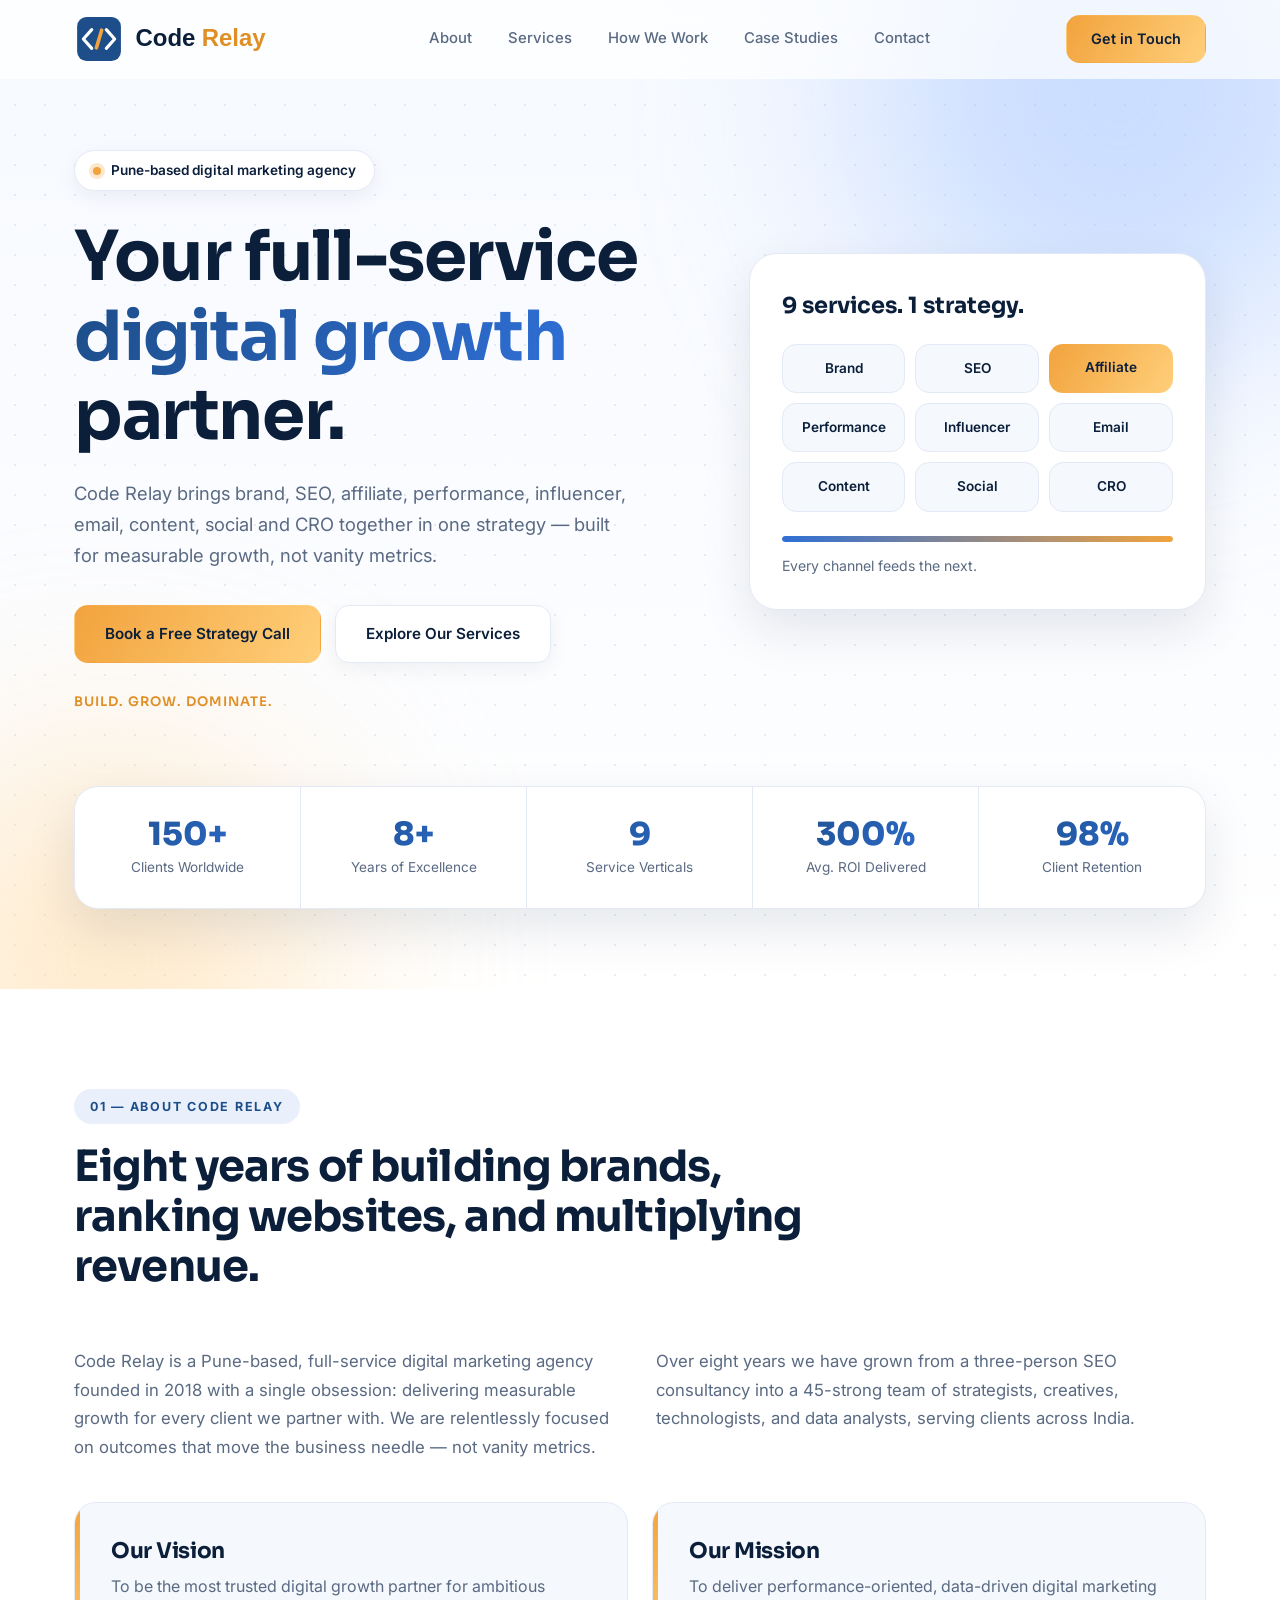
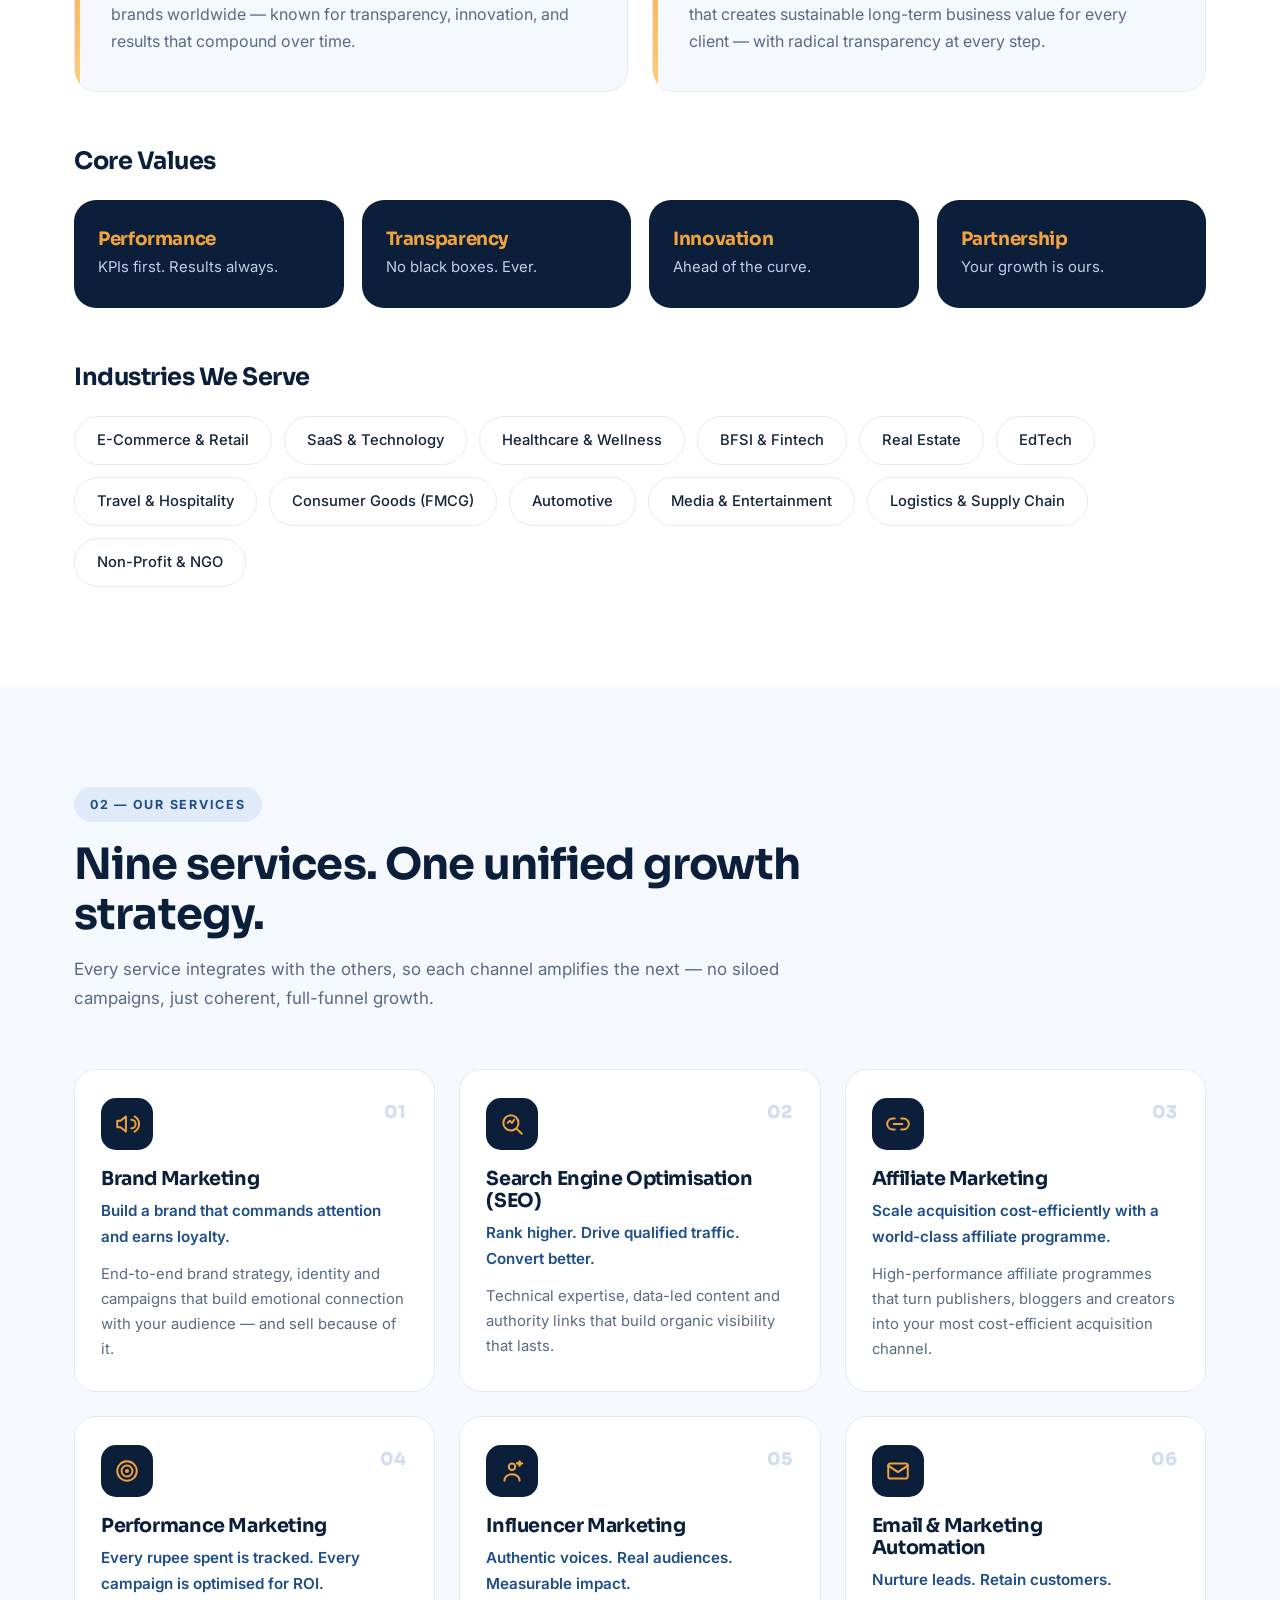
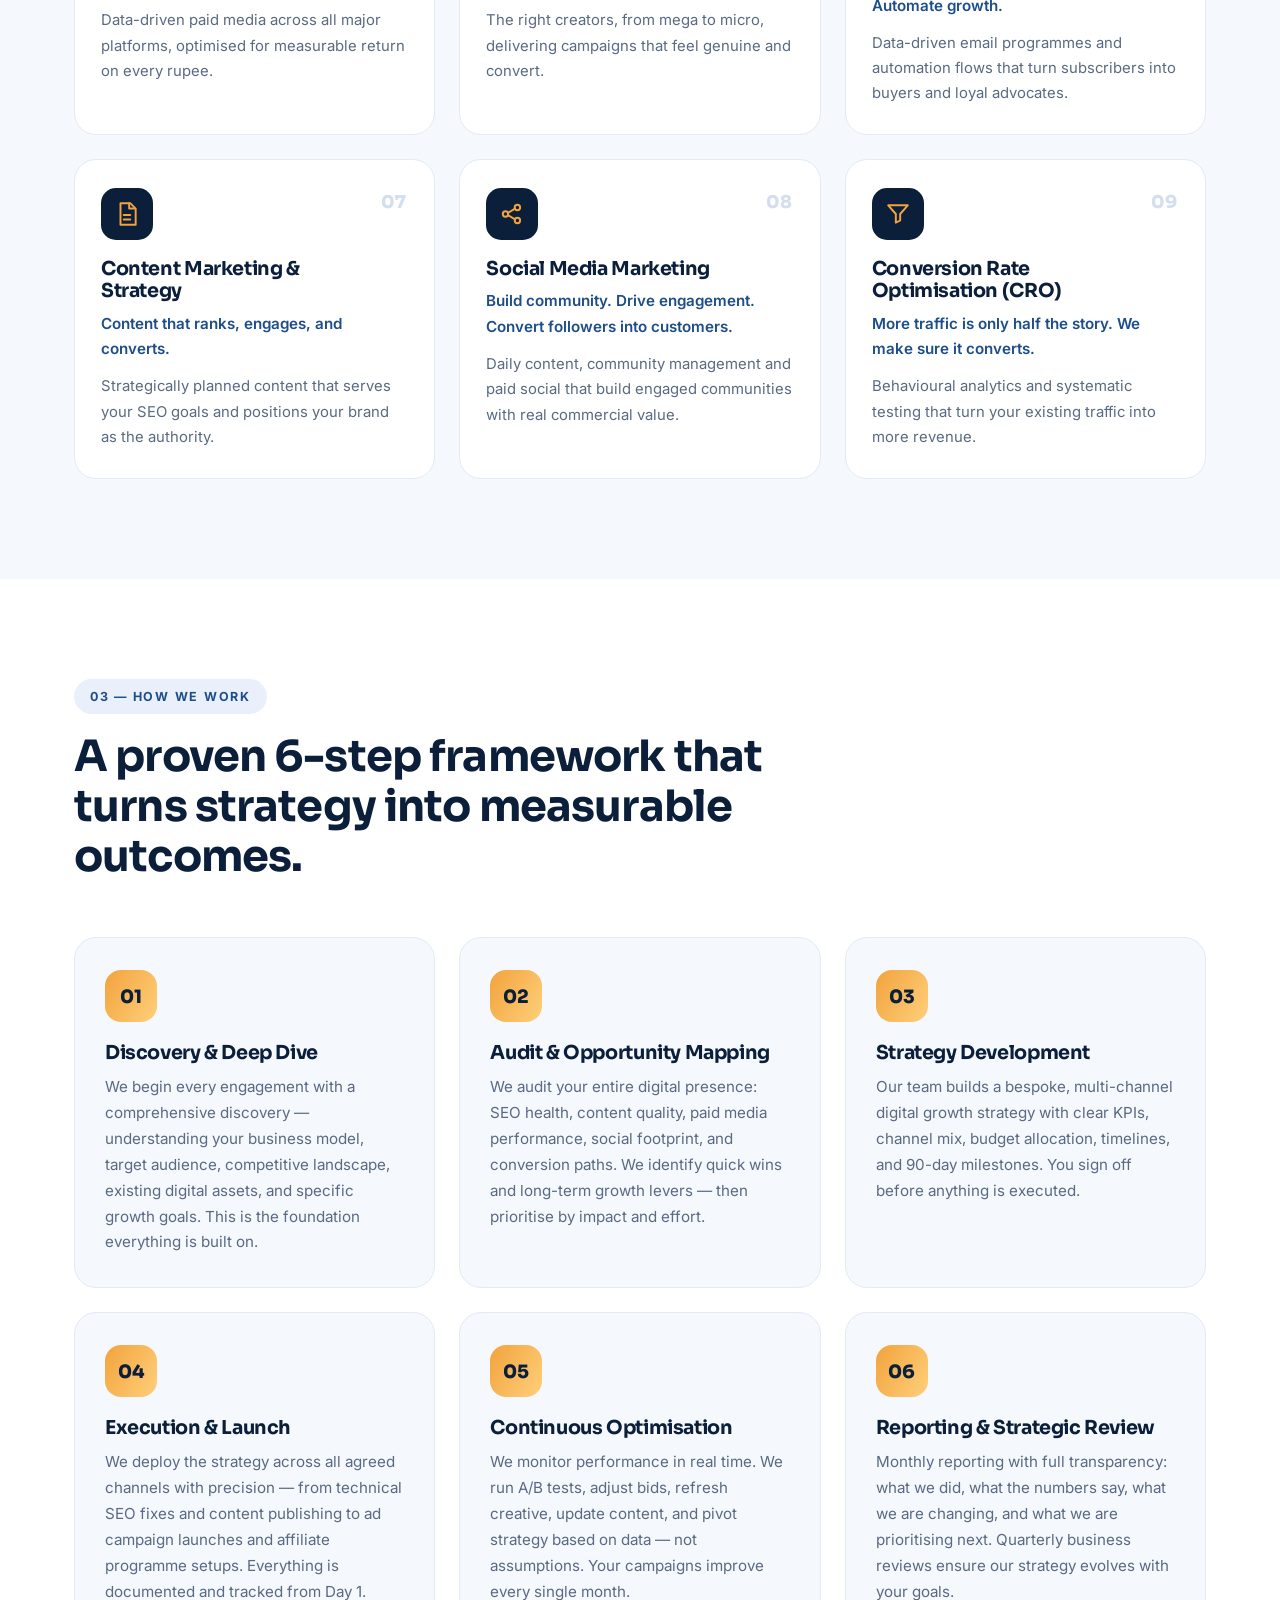
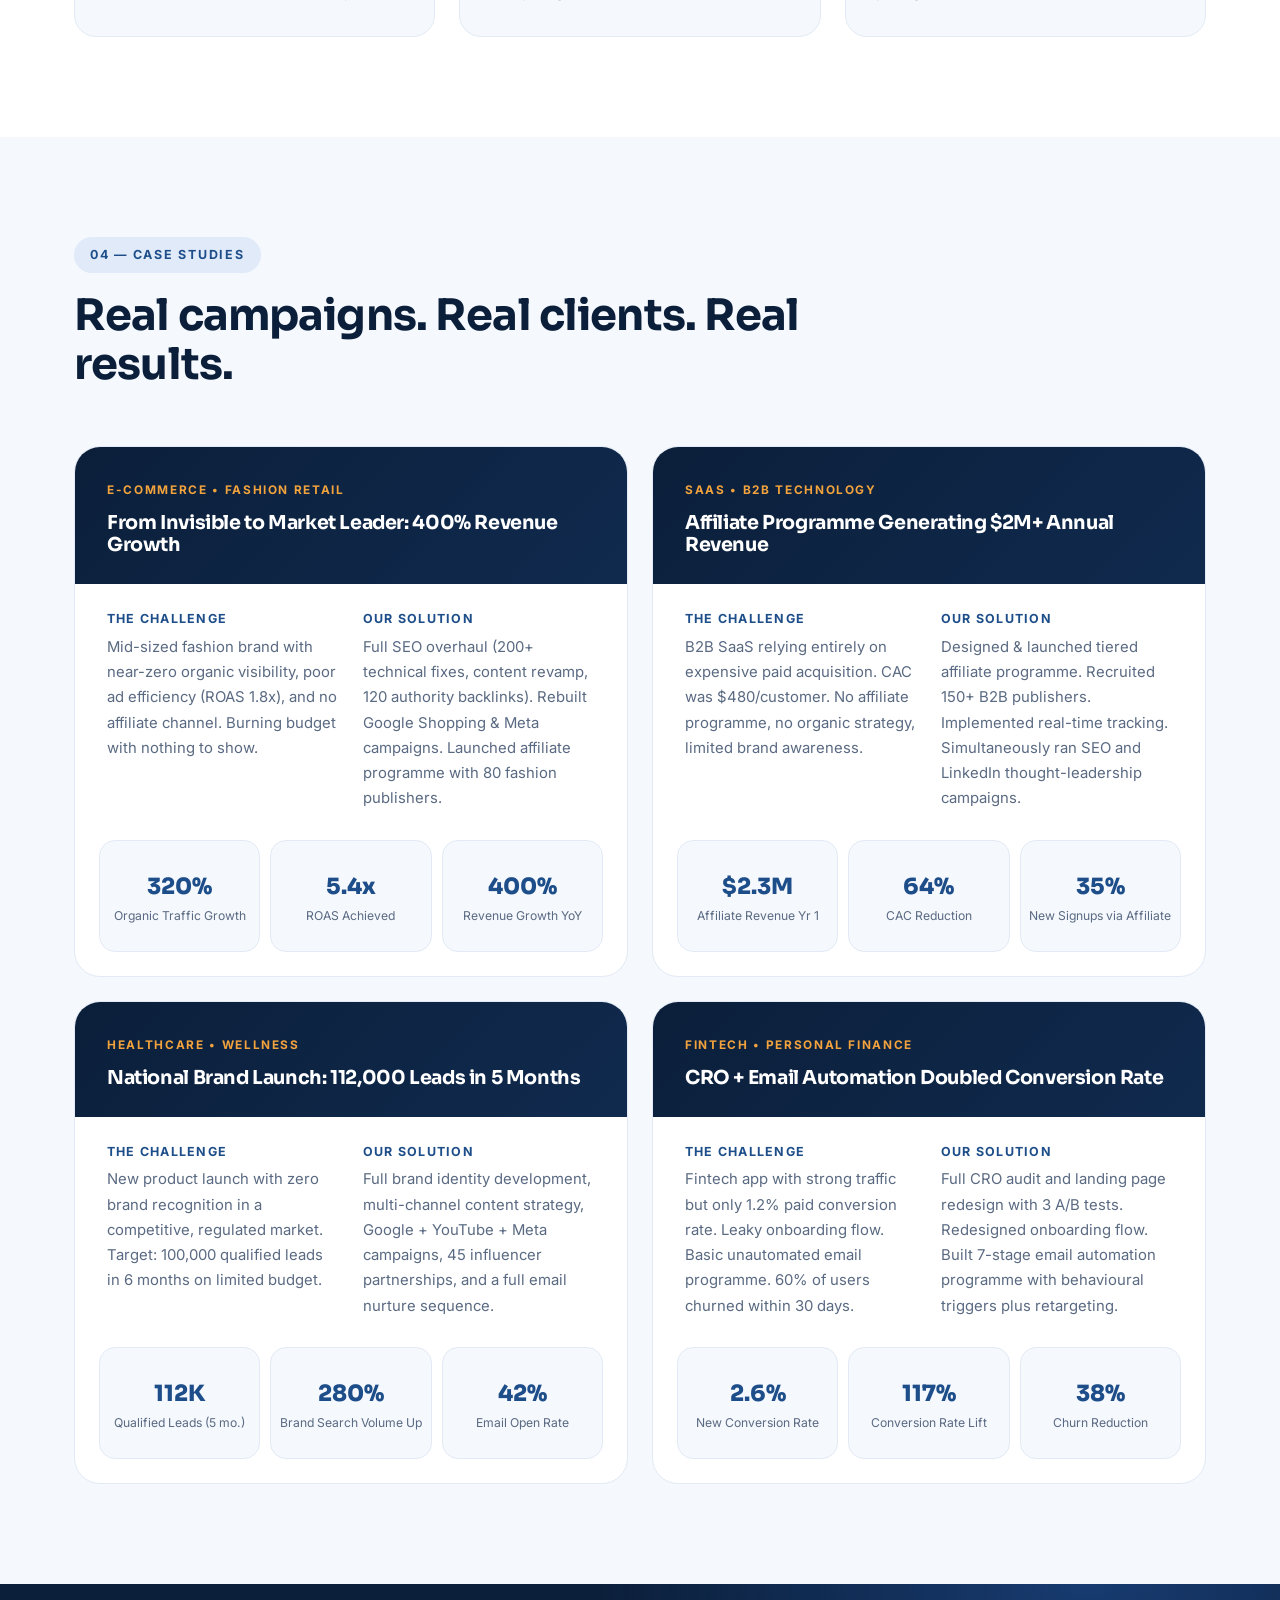
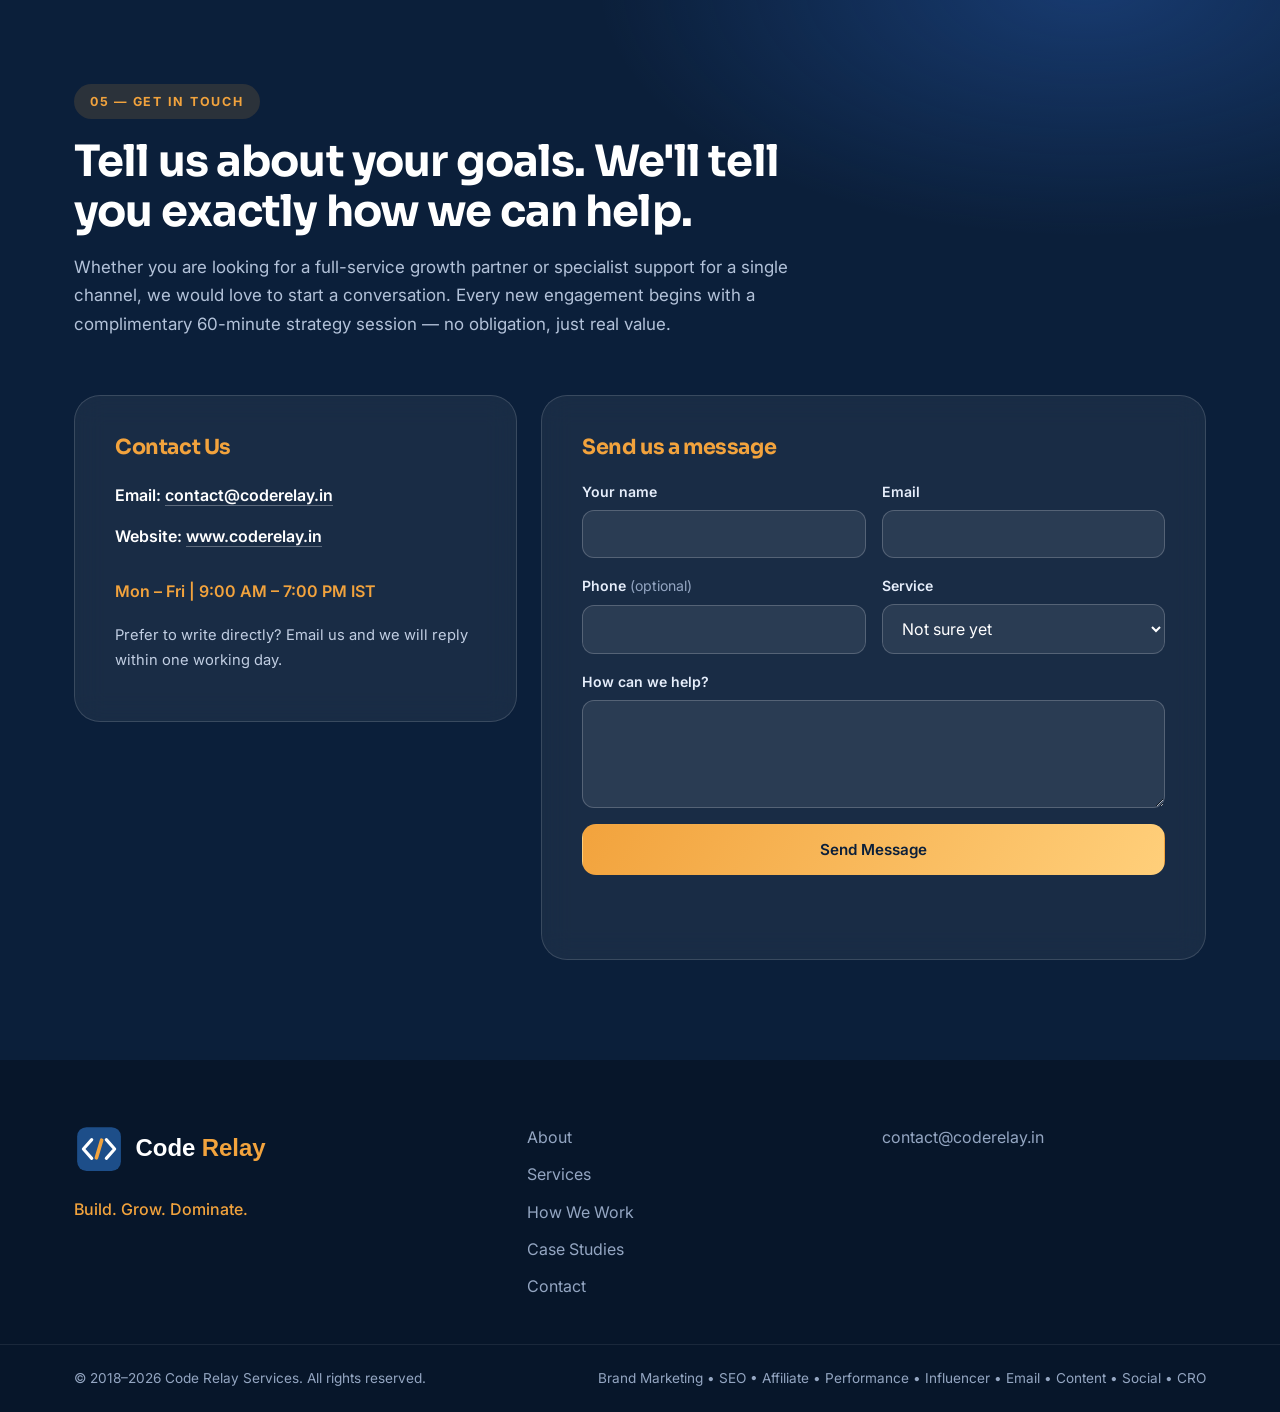
==== commit a14bbfbb: "Shorten services section: remove pills, trim copy, tighten cards Co-Authored-By: Claude Sonnet 5.5 <" ====
--- a/index.html
+++ b/index.html
@@ -141,8 +141,8 @@
     <div class="container">
       <div class="section__head reveal">
         <span class="section__tag">02 — Our Services</span>
-        <h2>Nine integrated service verticals — one unified growth strategy for your brand.</h2>
-        <p class="section__lead">Every service is designed to integrate seamlessly with the others, creating a compounding flywheel effect where each channel amplifies the next. No siloed campaigns — just coherent, full-funnel digital growth.</p>
+        <h2>Nine services. One unified growth strategy.</h2>
+        <p class="section__lead">Every service integrates with the others, so each channel amplifies the next &mdash; no siloed campaigns, just coherent, full-funnel growth.</p>
       </div>
 
       <div class="services-grid">
@@ -154,16 +154,7 @@
           </div>
           <h3>Brand Marketing</h3>
           <p class="service-card__tagline">Build a brand that commands attention and earns loyalty.</p>
-          <p>We develop and execute end-to-end brand marketing strategies that create deep emotional connections with your target audience. From brand architecture and positioning to multi-platform campaign execution and creative production, we build brands that stand for something — and sell because of it.</p>
-          <div class="service-card__deliverables">
-            <span>Brand Strategy &amp; Positioning</span>
-            <span>Visual Identity &amp; Guidelines</span>
-            <span>Social Media Management</span>
-            <span>Content Marketing</span>
-            <span>Google &amp; Meta Ads</span>
-            <span>PR &amp; Media Outreach</span>
-            <span>Video Production</span>
-          </div>
+          <p>End-to-end brand strategy, identity and campaigns that build emotional connection with your audience &mdash; and sell because of it.</p>
         </article>
 
         <article class="service-card reveal">
@@ -173,17 +164,7 @@
           </div>
           <h3>Search Engine Optimisation (SEO)</h3>
           <p class="service-card__tagline">Rank higher. Drive qualified traffic. Convert better.</p>
-          <p>Our SEO practice combines deep technical expertise with data-led content strategy and authoritative link acquisition. We build organic visibility that lasts — not quick-fix tactics that disappear with the next algorithm update.</p>
-          <div class="service-card__deliverables">
-            <span>Technical SEO Audit &amp; Remediation</span>
-            <span>Keyword Research &amp; Intent Mapping</span>
-            <span>On-Page Optimisation</span>
-            <span>Core Web Vitals</span>
-            <span>Local SEO</span>
-            <span>Authority Link Building</span>
-            <span>International SEO</span>
-            <span>Monthly Reporting</span>
-          </div>
+          <p>Technical expertise, data-led content and authority links that build organic visibility that lasts.</p>
         </article>
 
         <article class="service-card reveal">
@@ -193,15 +174,7 @@
           </div>
           <h3>Affiliate Marketing</h3>
           <p class="service-card__tagline">Scale acquisition cost-efficiently with a world-class affiliate programme.</p>
-          <p>We design, launch, and manage high-performance affiliate programmes that turn publishers, bloggers, and influencers into your most cost-efficient customer acquisition channel. Our network and tracking infrastructure ensure every commission dollar works hard.</p>
-          <div class="service-card__deliverables">
-            <span>Programme Strategy &amp; Setup</span>
-            <span>Publisher Recruitment (150+ network)</span>
-            <span>Commission Structure Design</span>
-            <span>Platform Management (Impact, ShareASale, CJ)</span>
-            <span>Fraud Detection</span>
-            <span>Analytics &amp; Reporting</span>
-          </div>
+          <p>High-performance affiliate programmes that turn publishers, bloggers and creators into your most cost-efficient acquisition channel.</p>
         </article>
 
         <article class="service-card reveal">
@@ -211,16 +184,7 @@
           </div>
           <h3>Performance Marketing</h3>
           <p class="service-card__tagline">Every rupee spent is tracked. Every campaign is optimised for ROI.</p>
-          <p>Our performance marketing team manages data-driven paid media campaigns across all major platforms with an obsessive focus on measurable return. We build campaigns from the ground up — audience architecture, creative strategy, bid management, and conversion optimisation.</p>
-          <div class="service-card__deliverables">
-            <span>Google Search, Shopping &amp; Display</span>
-            <span>Meta Ads (Facebook &amp; Instagram)</span>
-            <span>LinkedIn Advertising</span>
-            <span>YouTube &amp; Video Ads</span>
-            <span>Programmatic &amp; Retargeting</span>
-            <span>Amazon &amp; Flipkart Ads</span>
-            <span>Attribution Modelling</span>
-          </div>
+          <p>Data-driven paid media across all major platforms, optimised for measurable return on every rupee.</p>
         </article>
 
         <article class="service-card reveal">
@@ -230,16 +194,7 @@
           </div>
           <h3>Influencer Marketing</h3>
           <p class="service-card__tagline">Authentic voices. Real audiences. Measurable impact.</p>
-          <p>We connect your brand with the right influencers — from mega creators to highly targeted micro and nano influencers — to deliver campaigns that feel genuine and convert. Our roster spans Instagram, YouTube, LinkedIn, and emerging short-video platforms.</p>
-          <div class="service-card__deliverables">
-            <span>Influencer Strategy &amp; Campaign Planning</span>
-            <span>Creator Vetting &amp; Outreach</span>
-            <span>Contract Management</span>
-            <span>Content Brief Development</span>
-            <span>Campaign Execution &amp; Monitoring</span>
-            <span>Performance Tracking</span>
-            <span>Ambassador Programmes</span>
-          </div>
+          <p>The right creators, from mega to micro, delivering campaigns that feel genuine and convert.</p>
         </article>
 
         <article class="service-card reveal">
@@ -249,16 +204,7 @@
           </div>
           <h3>Email &amp; Marketing Automation</h3>
           <p class="service-card__tagline">Nurture leads. Retain customers. Automate growth.</p>
-          <p>Email remains the highest-ROI digital channel when done right. We build sophisticated, data-driven email programmes and automation flows that turn subscribers into buyers and loyal advocates — at scale, without the manual effort.</p>
-          <div class="service-card__deliverables">
-            <span>Email Strategy &amp; Segmentation</span>
-            <span>Campaign Design &amp; Copywriting</span>
-            <span>Welcome &amp; Onboarding Flows</span>
-            <span>Lead Nurture &amp; Drip Campaigns</span>
-            <span>Abandoned Cart &amp; Re-engagement</span>
-            <span>HubSpot, Active Campaign</span>
-            <span>A/B Testing</span>
-          </div>
+          <p>Data-driven email programmes and automation flows that turn subscribers into buyers and loyal advocates.</p>
         </article>
 
         <article class="service-card reveal">
@@ -268,16 +214,7 @@
           </div>
           <h3>Content Marketing &amp; Strategy</h3>
           <p class="service-card__tagline">Content that ranks, engages, and converts.</p>
-          <p>Great content is the foundation of every successful digital strategy. Our content team produces strategically planned, expertly crafted content that serves your SEO goals, nurtures your audience, and positions your brand as the definitive authority in your sector.</p>
-          <div class="service-card__deliverables">
-            <span>Content Strategy &amp; Editorial Planning</span>
-            <span>Long-Form Articles &amp; Thought Leadership</span>
-            <span>Website Copywriting</span>
-            <span>Infographics &amp; Visual Content</span>
-            <span>Case Studies &amp; White Papers</span>
-            <span>Video Scripts</span>
-            <span>Content Distribution</span>
-          </div>
+          <p>Strategically planned content that serves your SEO goals and positions your brand as the authority.</p>
         </article>
 
         <article class="service-card reveal">
@@ -287,16 +224,7 @@
           </div>
           <h3>Social Media Marketing</h3>
           <p class="service-card__tagline">Build community. Drive engagement. Convert followers into customers.</p>
-          <p>We manage your brand's entire social media presence — from daily content creation and community management to paid social strategy and analytics. We build engaged communities that create real commercial value for your brand.</p>
-          <div class="service-card__deliverables">
-            <span>Platform Strategy (Instagram, LinkedIn, Facebook, YouTube, X)</span>
-            <span>Content Calendar &amp; Creation</span>
-            <span>Graphic Design &amp; Video Production</span>
-            <span>Community Management</span>
-            <span>Paid Social</span>
-            <span>Social Commerce</span>
-            <span>Monthly Analytics</span>
-          </div>
+          <p>Daily content, community management and paid social that build engaged communities with real commercial value.</p>
         </article>
 
         <article class="service-card reveal">
@@ -306,16 +234,7 @@
           </div>
           <h3>Conversion Rate Optimisation (CRO)</h3>
           <p class="service-card__tagline">More traffic is only half the story. We make sure it converts.</p>
-          <p>Our CRO practice turns existing traffic into more revenue without spending an extra rupee on acquisition. By combining behavioural analytics, UX insights, and systematic testing, we find and fix the friction points costing you conversions every day.</p>
-          <div class="service-card__deliverables">
-            <span>CRO Audit &amp; Funnel Analysis</span>
-            <span>Heatmap &amp; Session Recording Analytics</span>
-            <span>Landing Page Optimisation</span>
-            <span>A/B &amp; Multivariate Testing</span>
-            <span>Checkout &amp; Lead Form Optimisation</span>
-            <span>UX Research</span>
-            <span>E-Commerce Product Page Optimisation</span>
-          </div>
+          <p>Behavioural analytics and systematic testing that turn your existing traffic into more revenue.</p>
         </article>
 
       </div>
--- a/style.css
+++ b/style.css
@@ -134,15 +134,15 @@
 
 /* ========== Services ========== */
 .services-grid { display: grid; grid-template-columns: repeat(3, 1fr); gap: 24px; }
-.service-card { position: relative; background: #fff; border: 1px solid var(--border); border-radius: var(--radius); padding: 34px 30px; transition: transform .3s, box-shadow .3s, border-color .3s; }
+.service-card { position: relative; background: #fff; border: 1px solid var(--border); border-radius: var(--radius); padding: 28px 26px; transition: transform .3s, box-shadow .3s, border-color .3s; }
 .service-card:hover { transform: translateY(-8px); box-shadow: var(--shadow); border-color: rgba(47,111,214,.35); }
 .service-card__num { position: absolute; top: 28px; right: 28px; font-family: 'Sora', sans-serif; font-weight: 800; font-size: 1.1rem; color: #d3deee; }
-.service-card__icon { width: 56px; height: 56px; border-radius: 16px; background: var(--navy); display: grid; place-items: center; margin-bottom: 22px; transition: background .3s; }
+.service-card__icon { width: 52px; height: 52px; border-radius: 15px; background: var(--navy); display: grid; place-items: center; margin-bottom: 18px; transition: background .3s; }
 .service-card:hover .service-card__icon { background: var(--blue-deep); }
 .service-card__icon svg { width: 26px; height: 26px; color: var(--accent); }
 .service-card h3 { font-size: 1.2rem; margin-bottom: 8px; padding-right: 36px; }
 .service-card__tagline { color: var(--blue-deep); font-weight: 600; margin-bottom: 12px; font-size: .95rem; }
-.service-card > p:not(.service-card__tagline) { color: var(--text-light); font-size: .93rem; margin-bottom: 20px; }
+.service-card > p:not(.service-card__tagline) { color: var(--text-light); font-size: .93rem; }
 .service-card__deliverables { display: flex; flex-wrap: wrap; gap: 8px; }
 .service-card__deliverables span { font-size: .76rem; font-weight: 500; padding: 5px 12px; border-radius: 999px; background: var(--bg-soft); color: #33445d; border: 1px solid var(--border); }
 
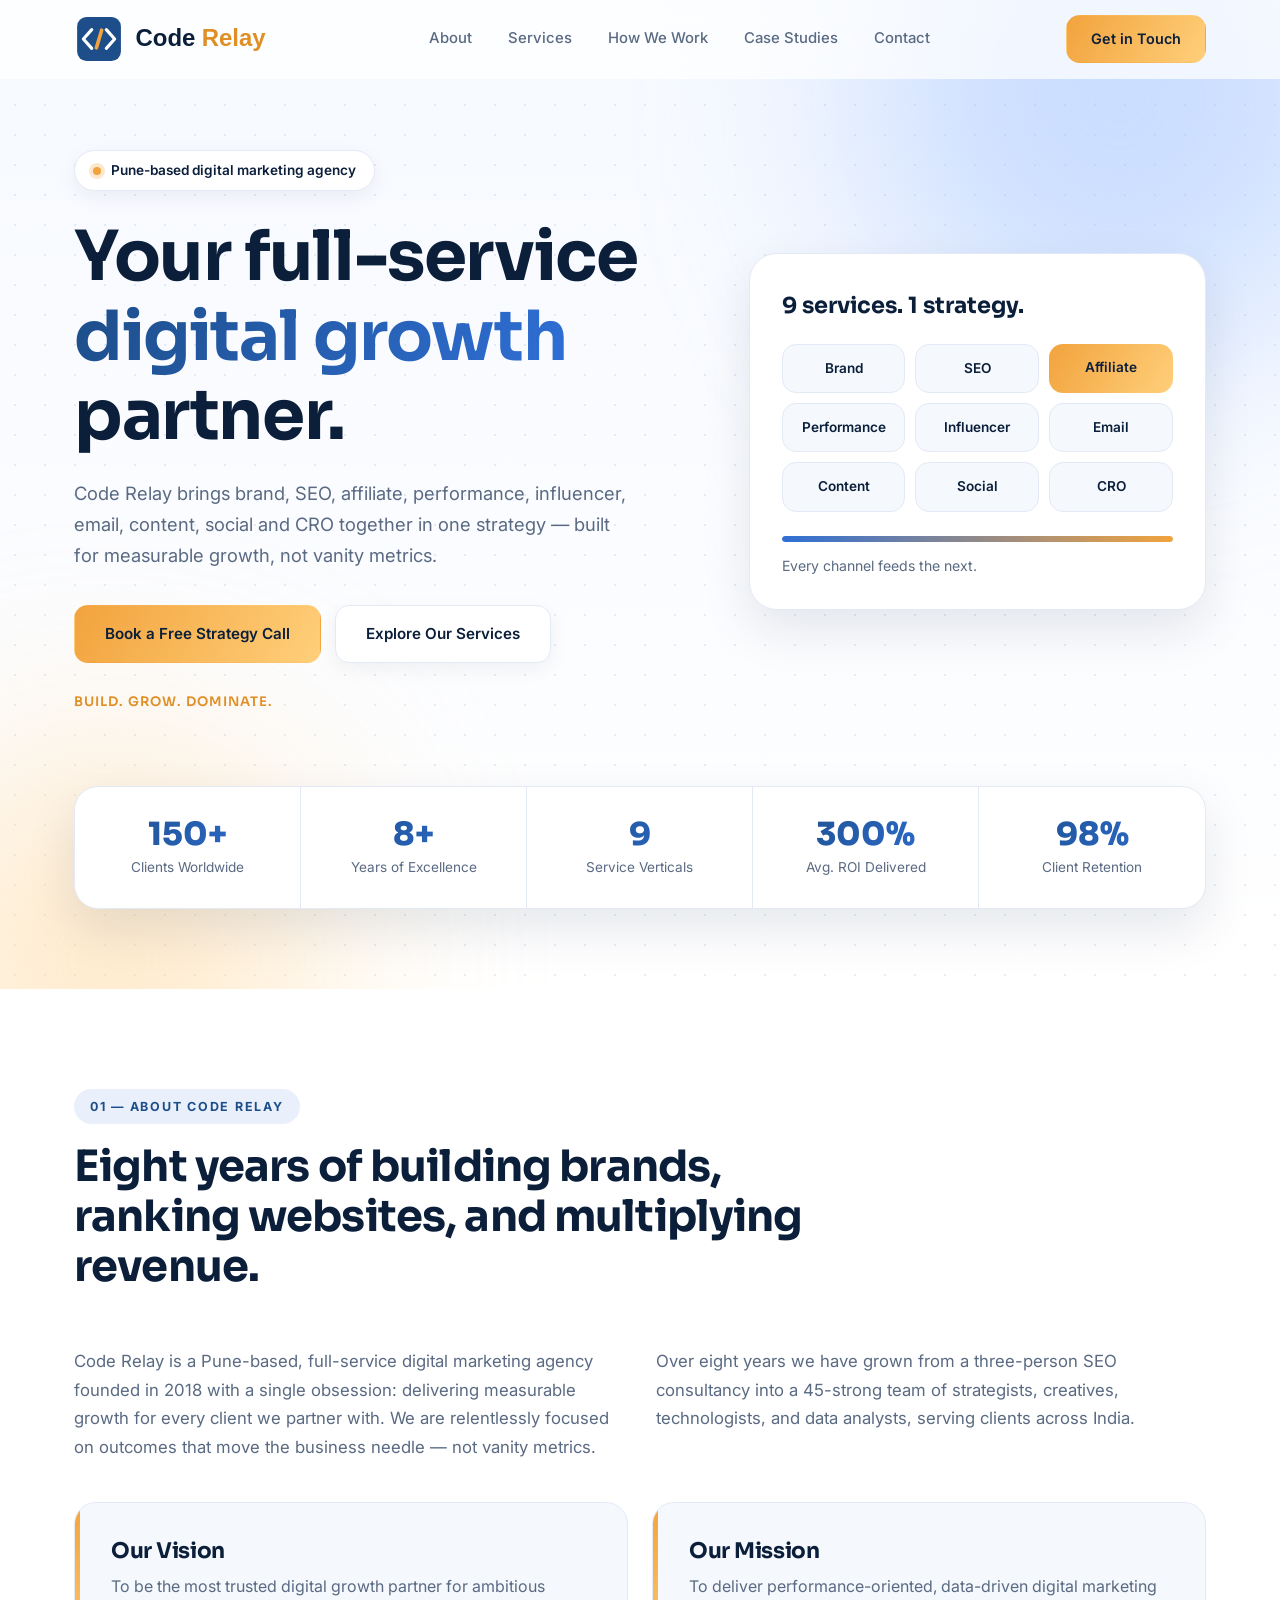
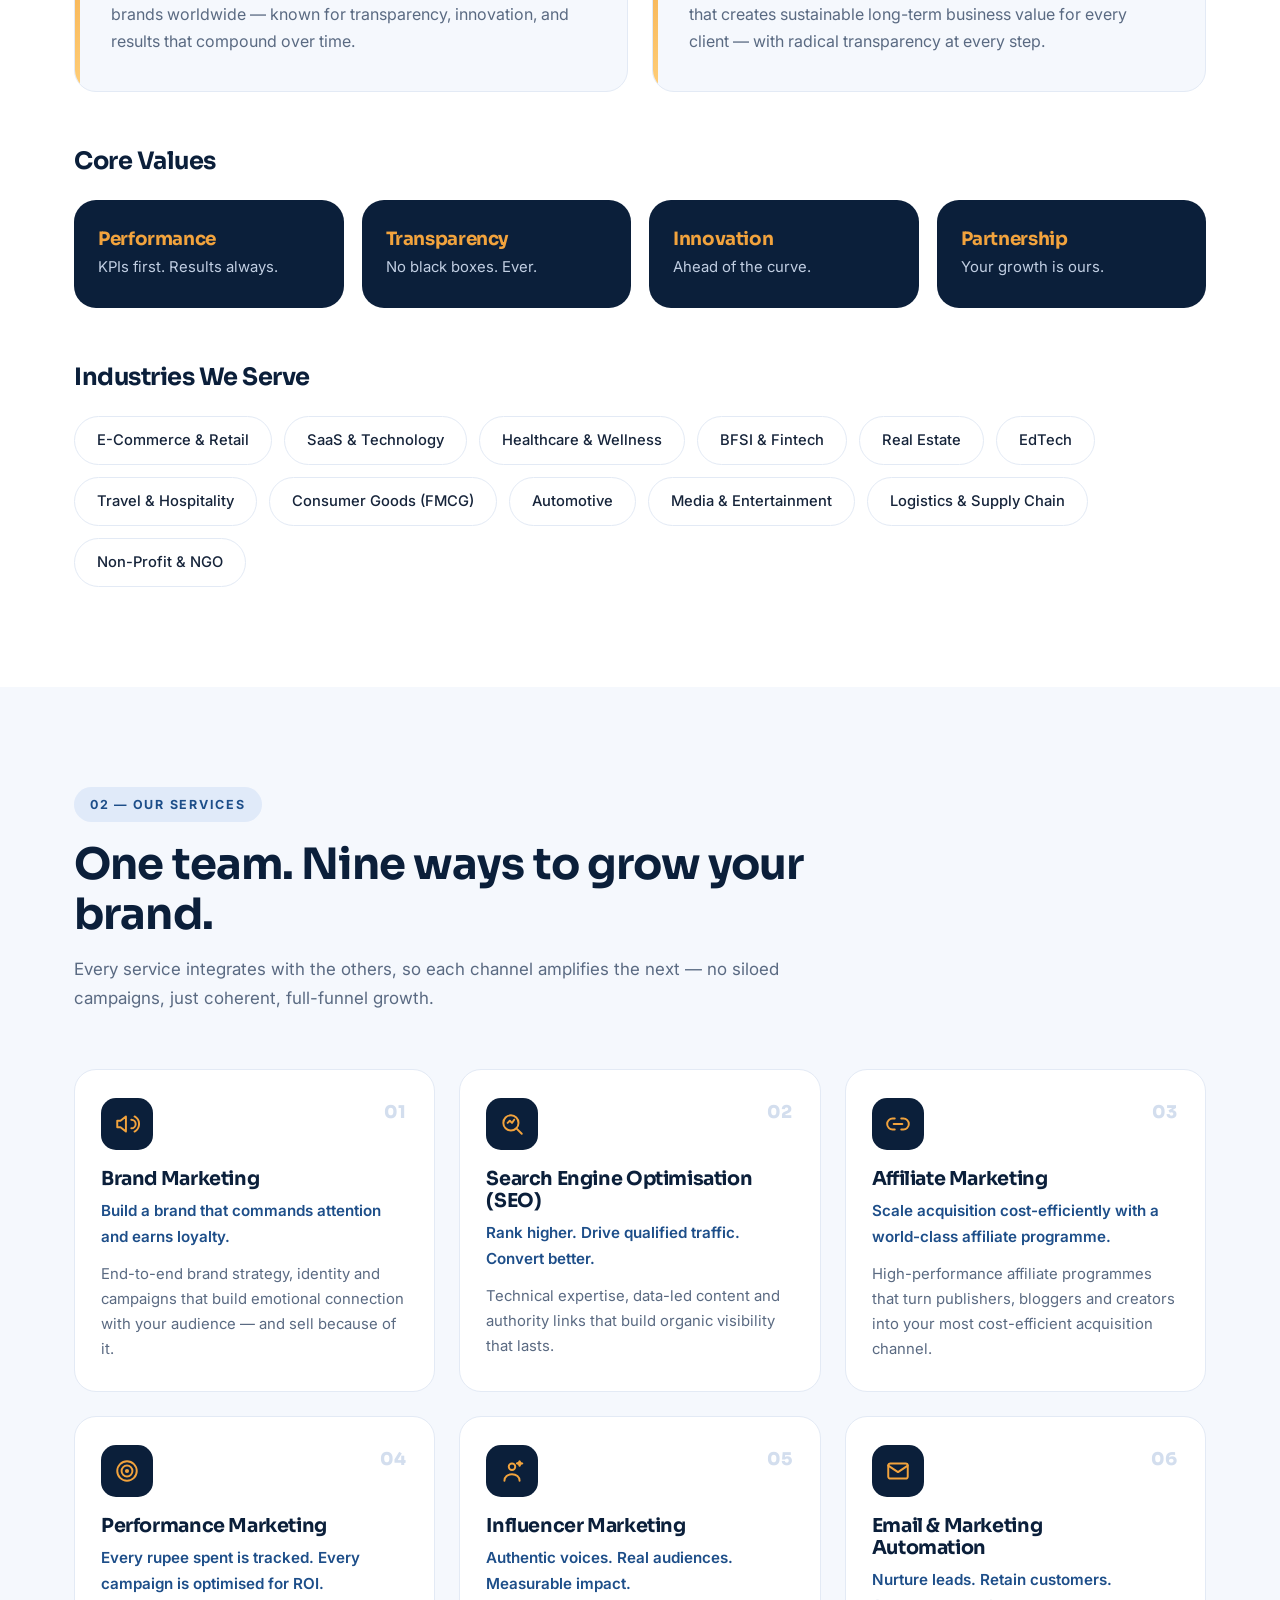
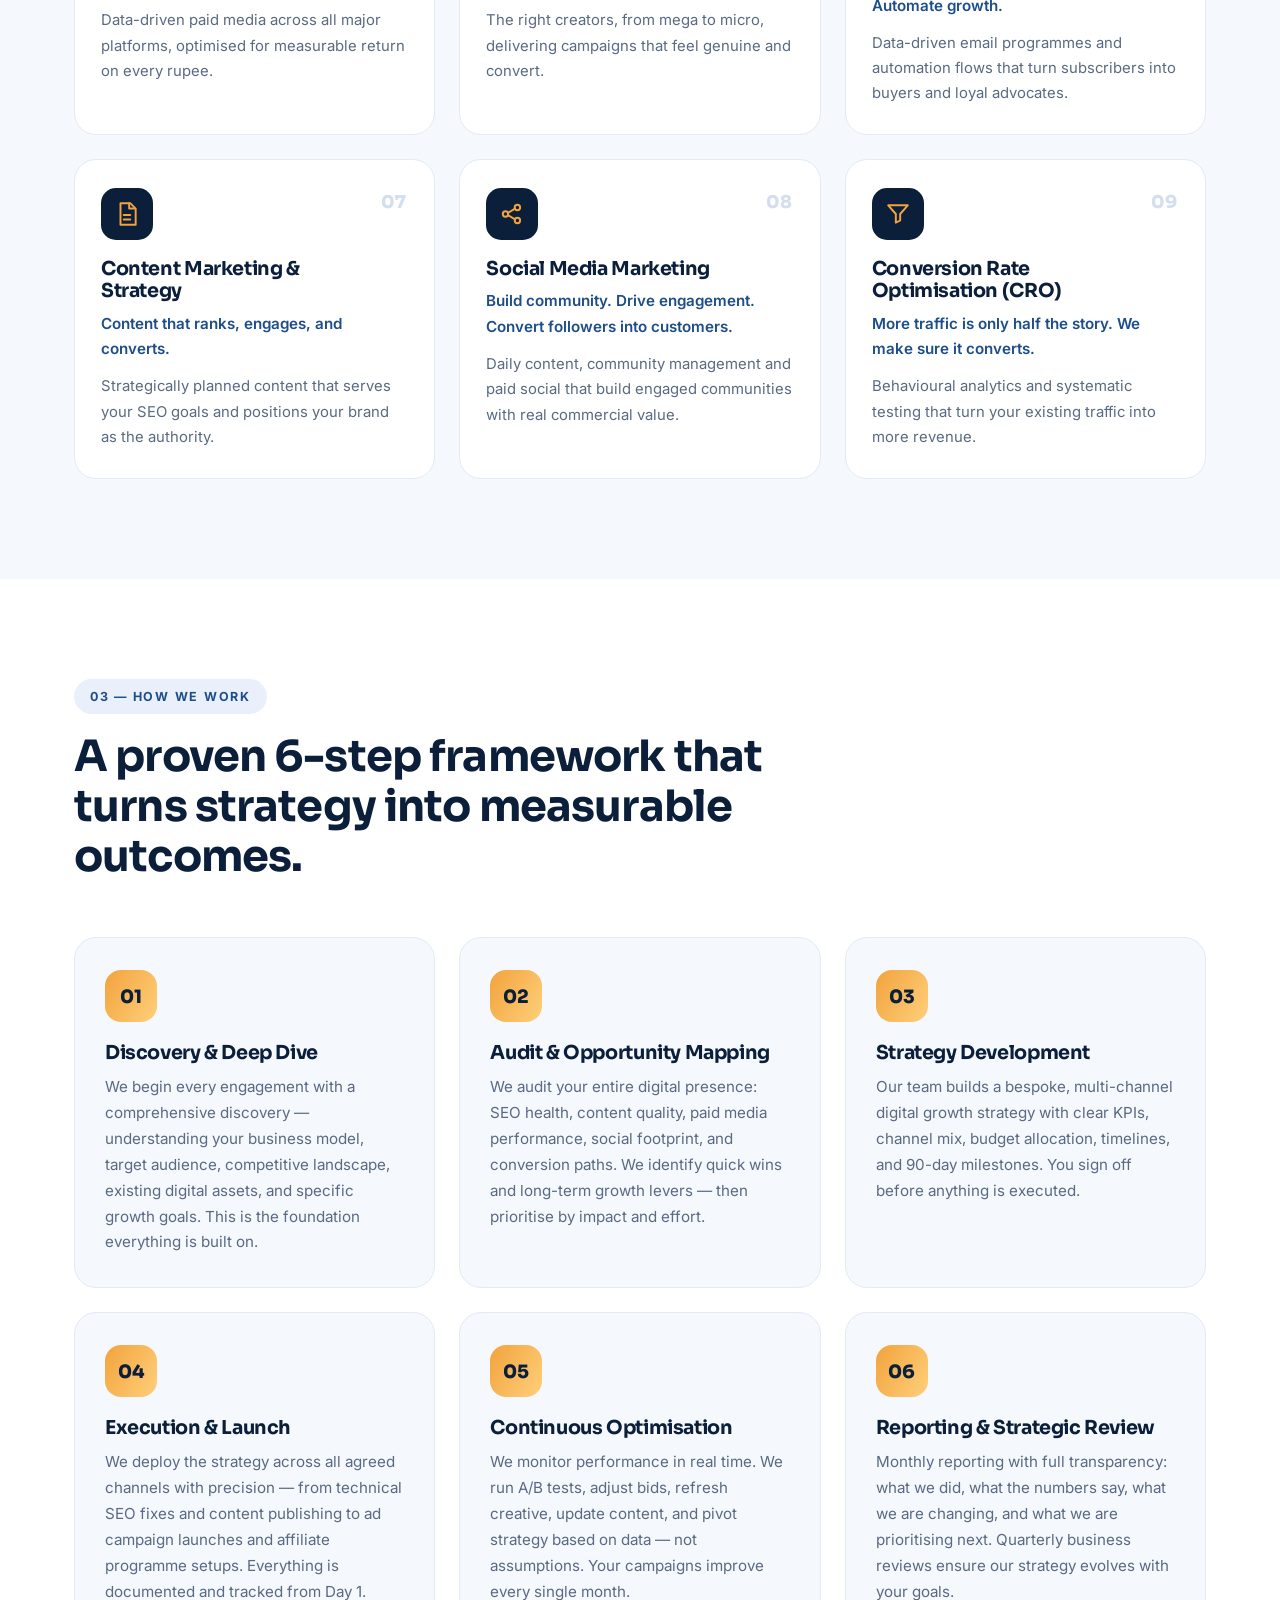
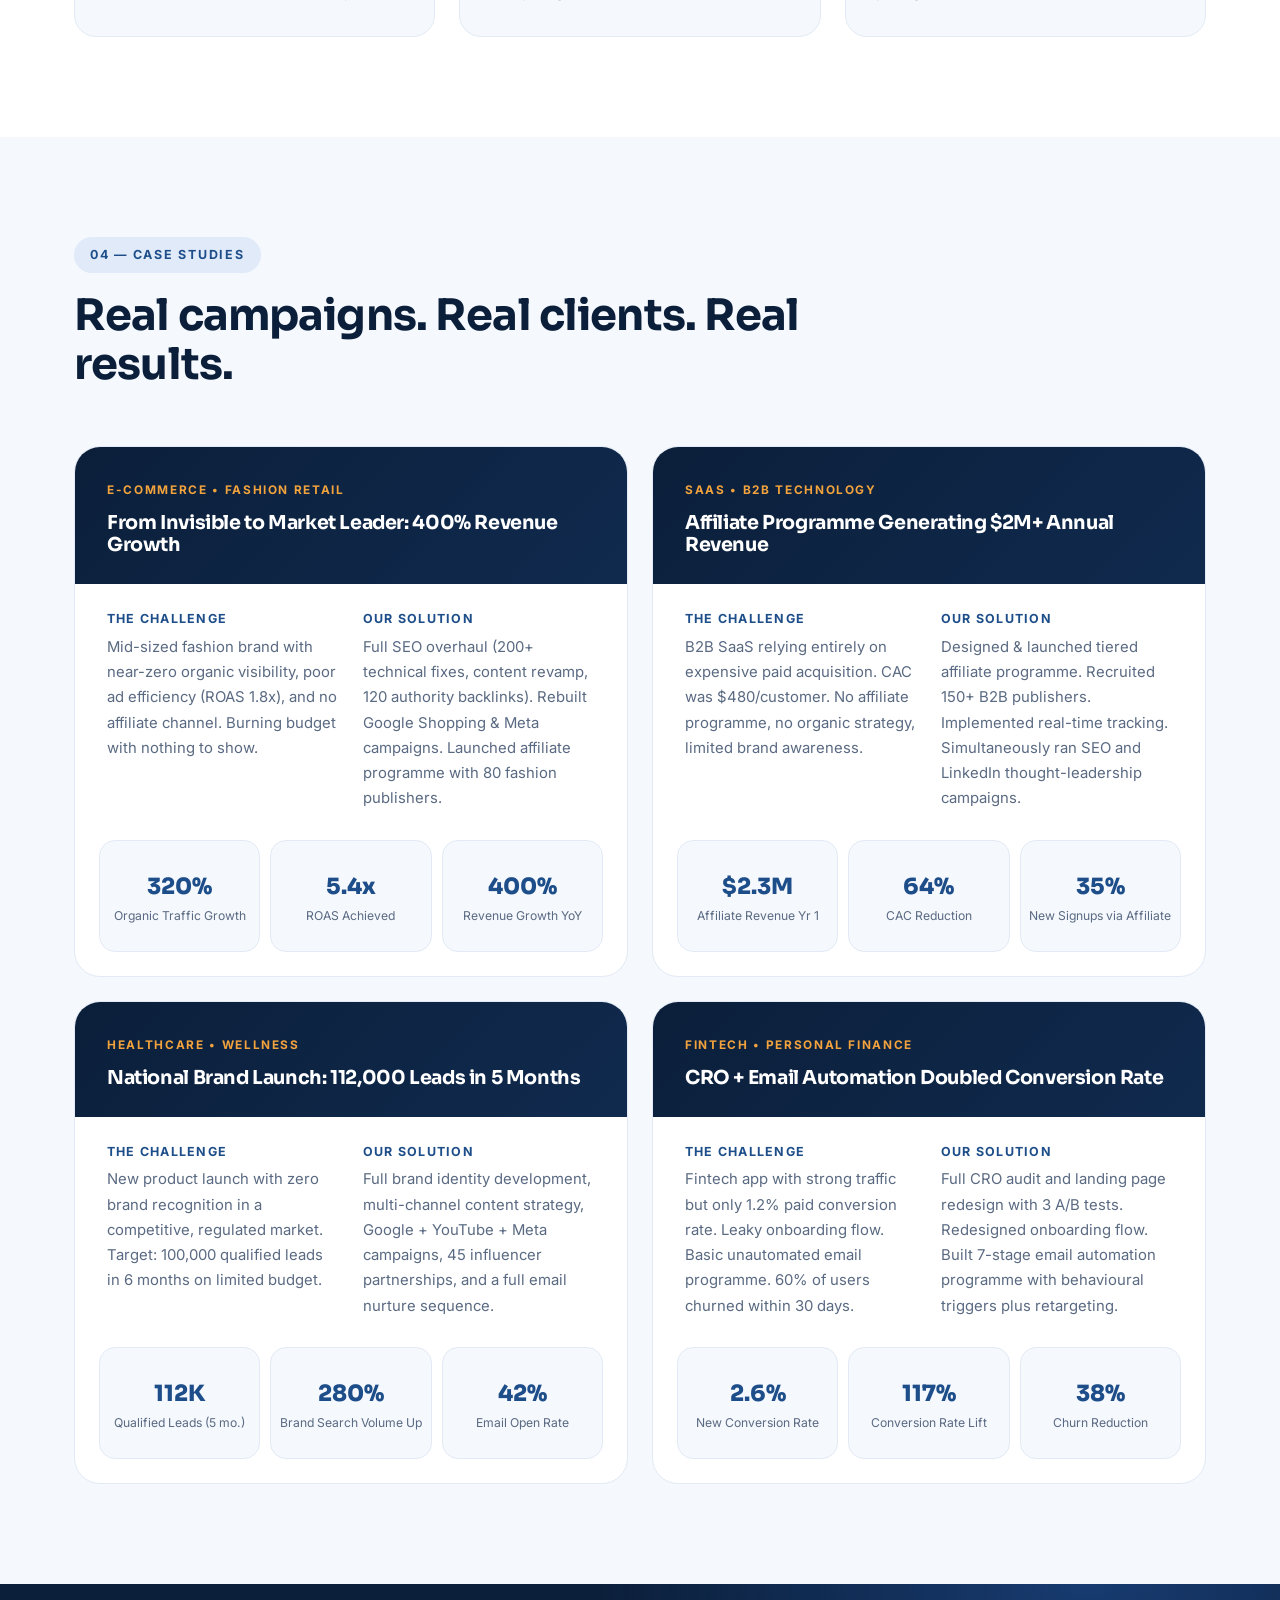
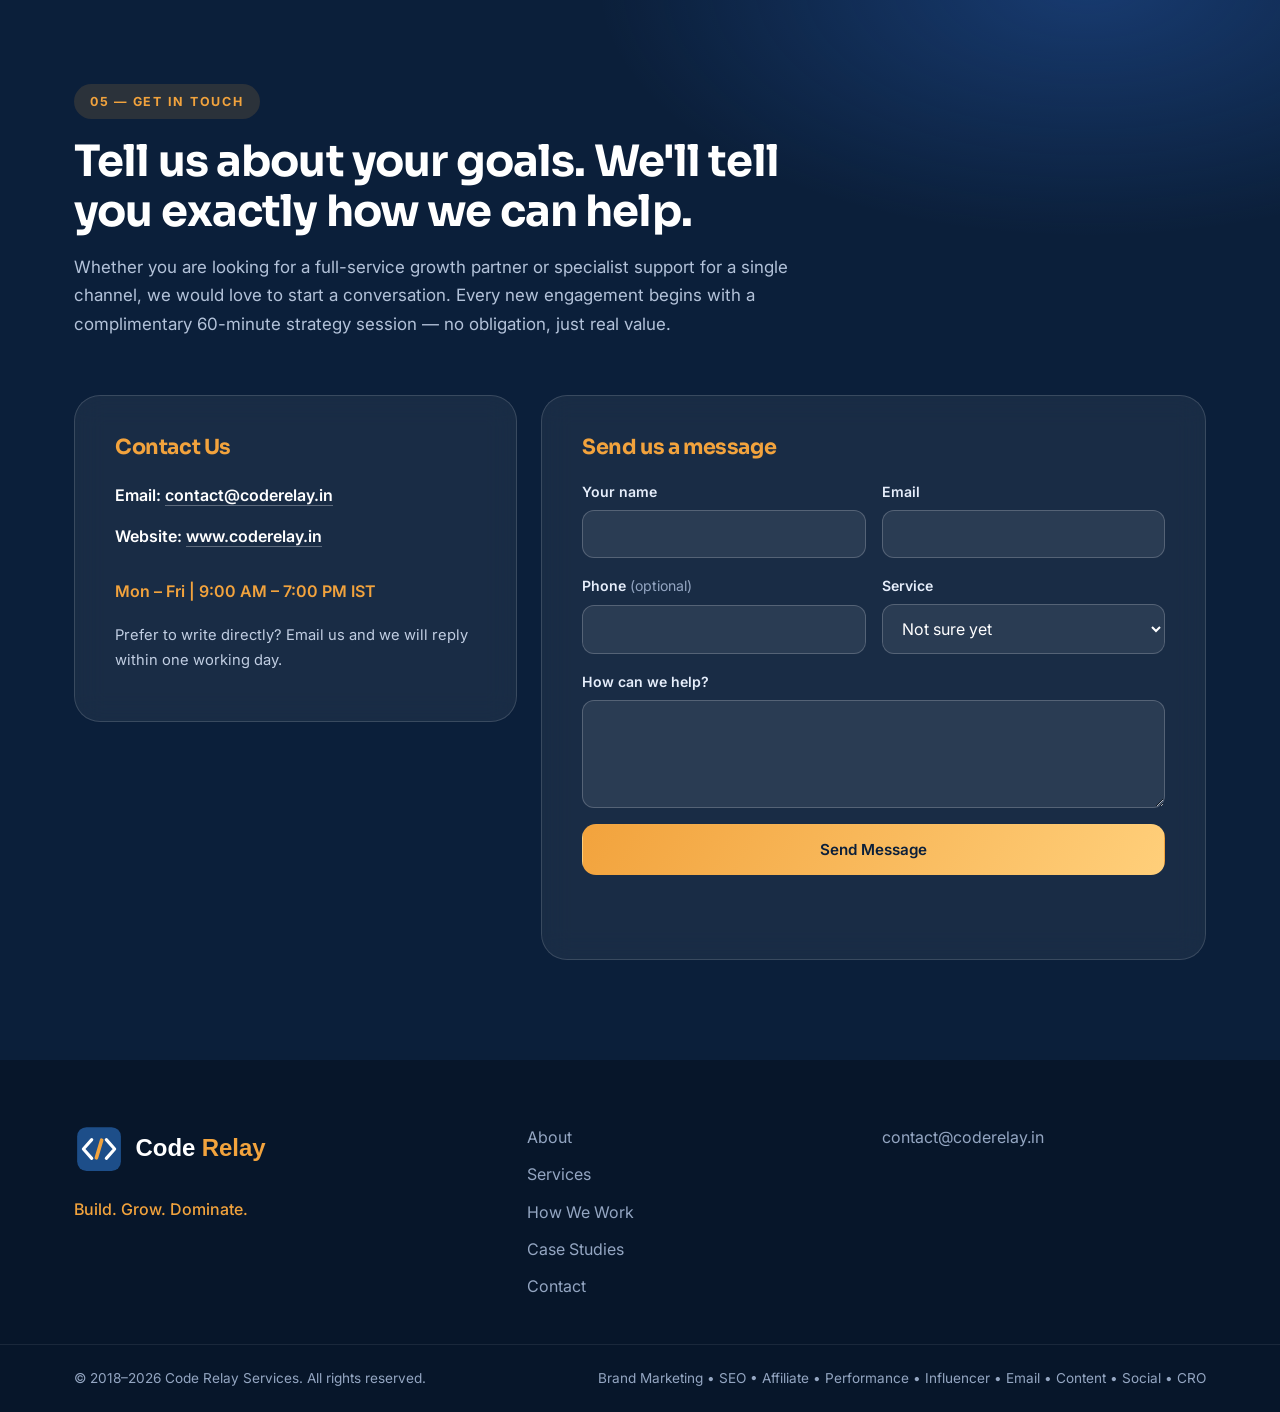
==== commit 7581ca07: "Reword services heading Co-Authored-By: Claude Sonnet 5.5 <noreply@anthropic.com>" ====
--- a/index.html
+++ b/index.html
@@ -141,7 +141,7 @@
     <div class="container">
       <div class="section__head reveal">
         <span class="section__tag">02 — Our Services</span>
-        <h2>Nine services. One unified growth strategy.</h2>
+        <h2>One team. Nine ways to grow your brand.</h2>
         <p class="section__lead">Every service integrates with the others, so each channel amplifies the next &mdash; no siloed campaigns, just coherent, full-funnel growth.</p>
       </div>
 
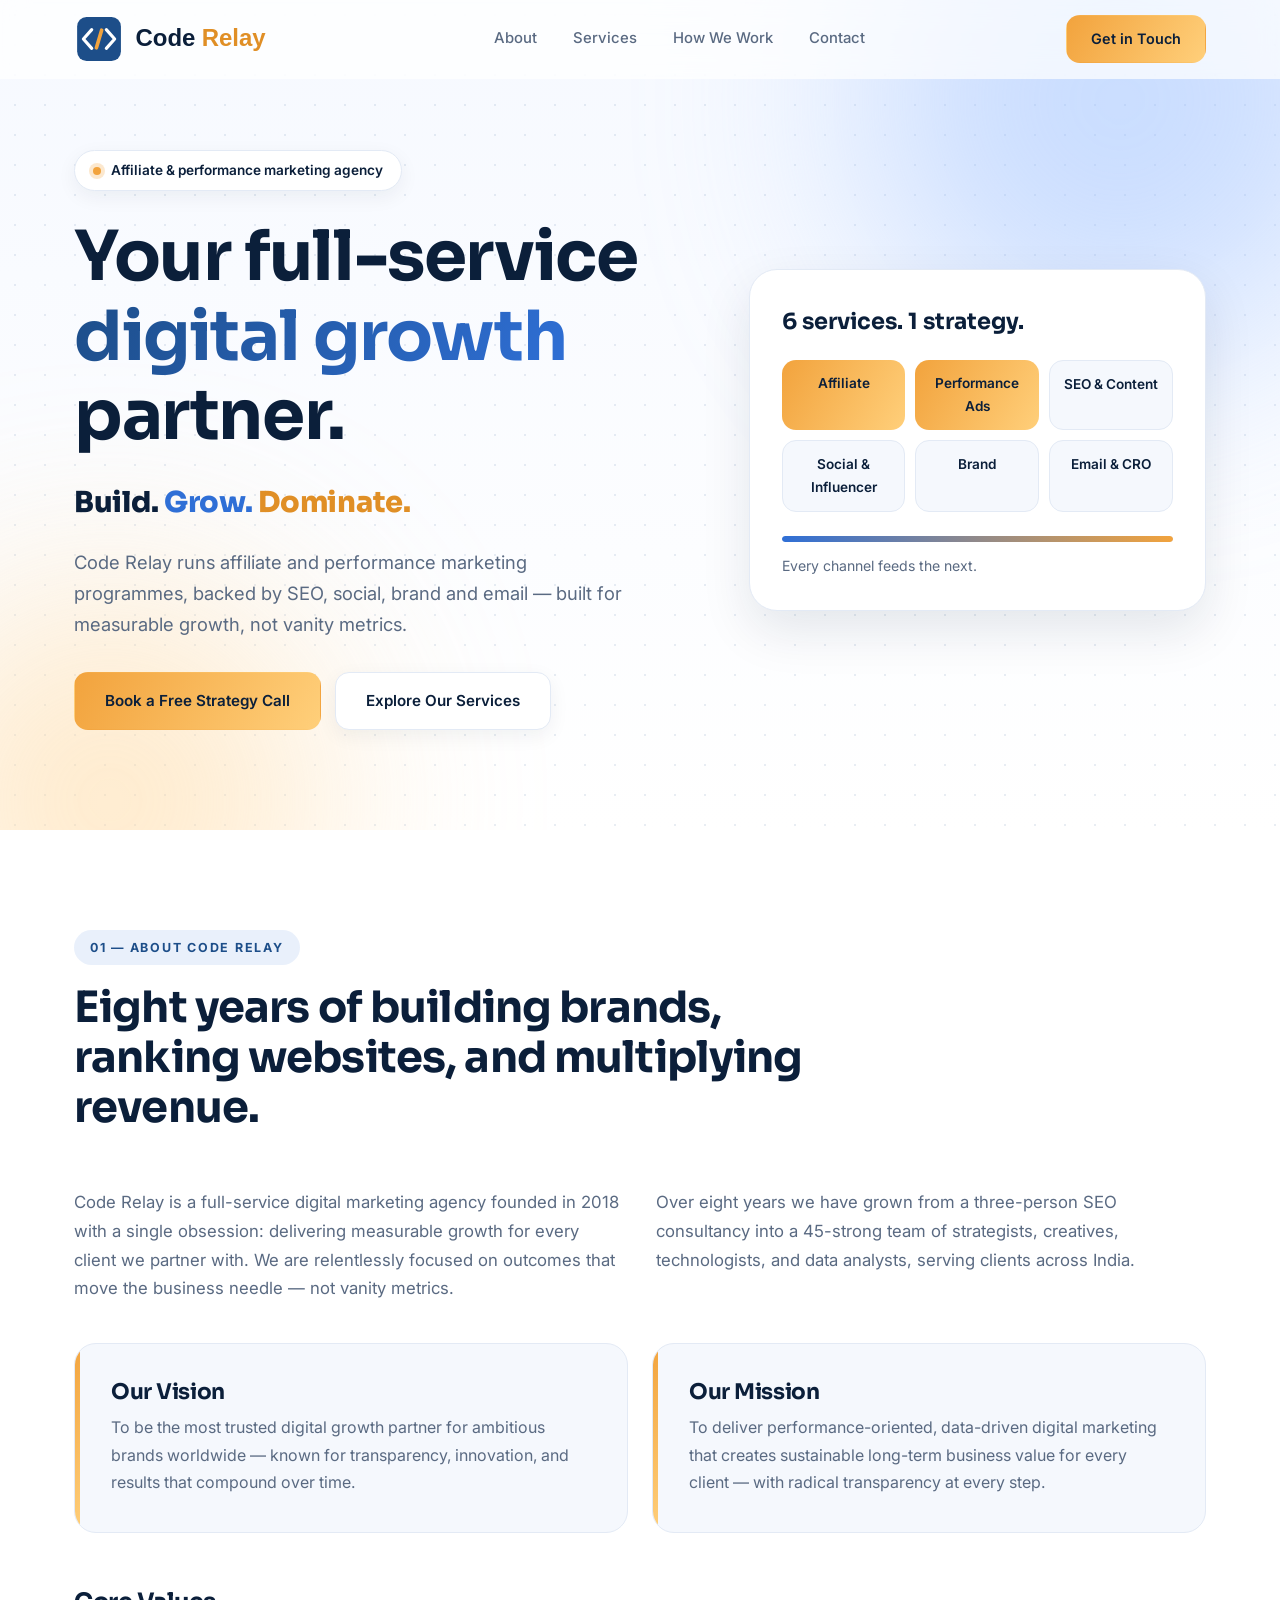
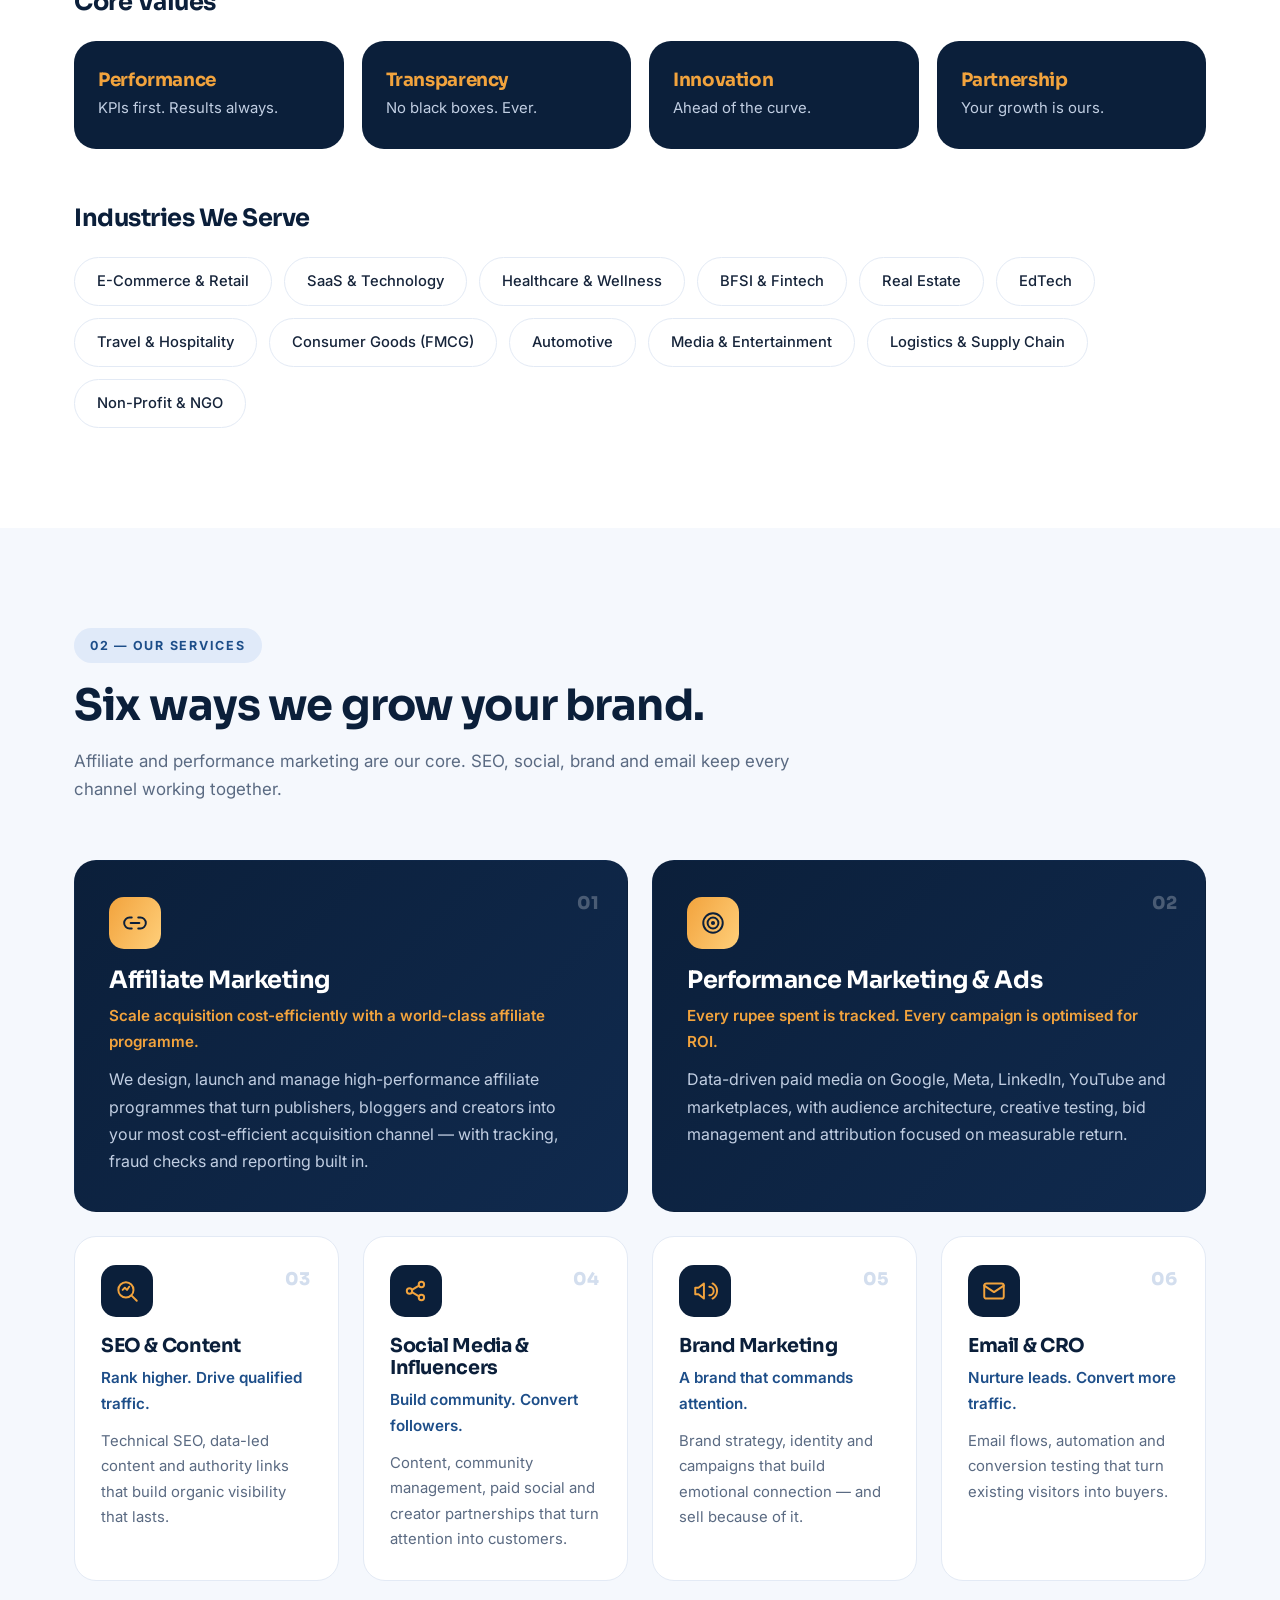
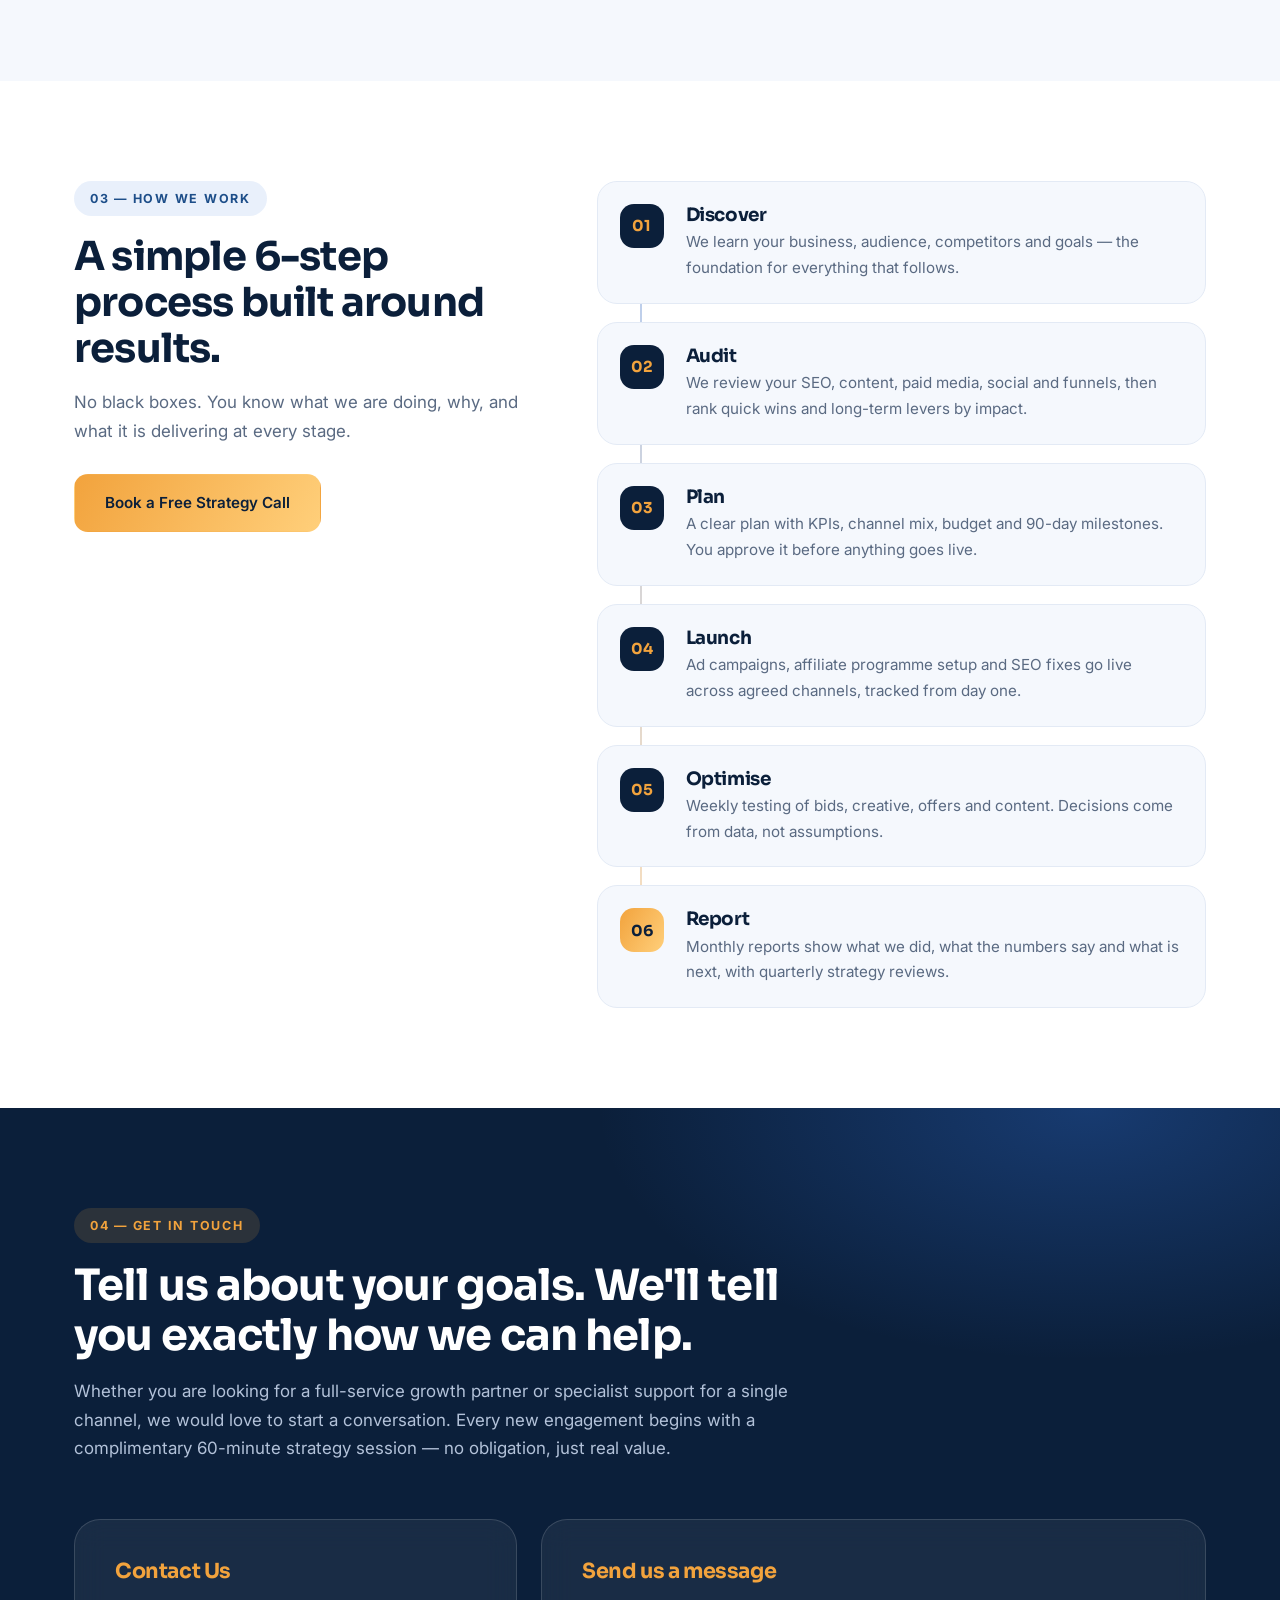
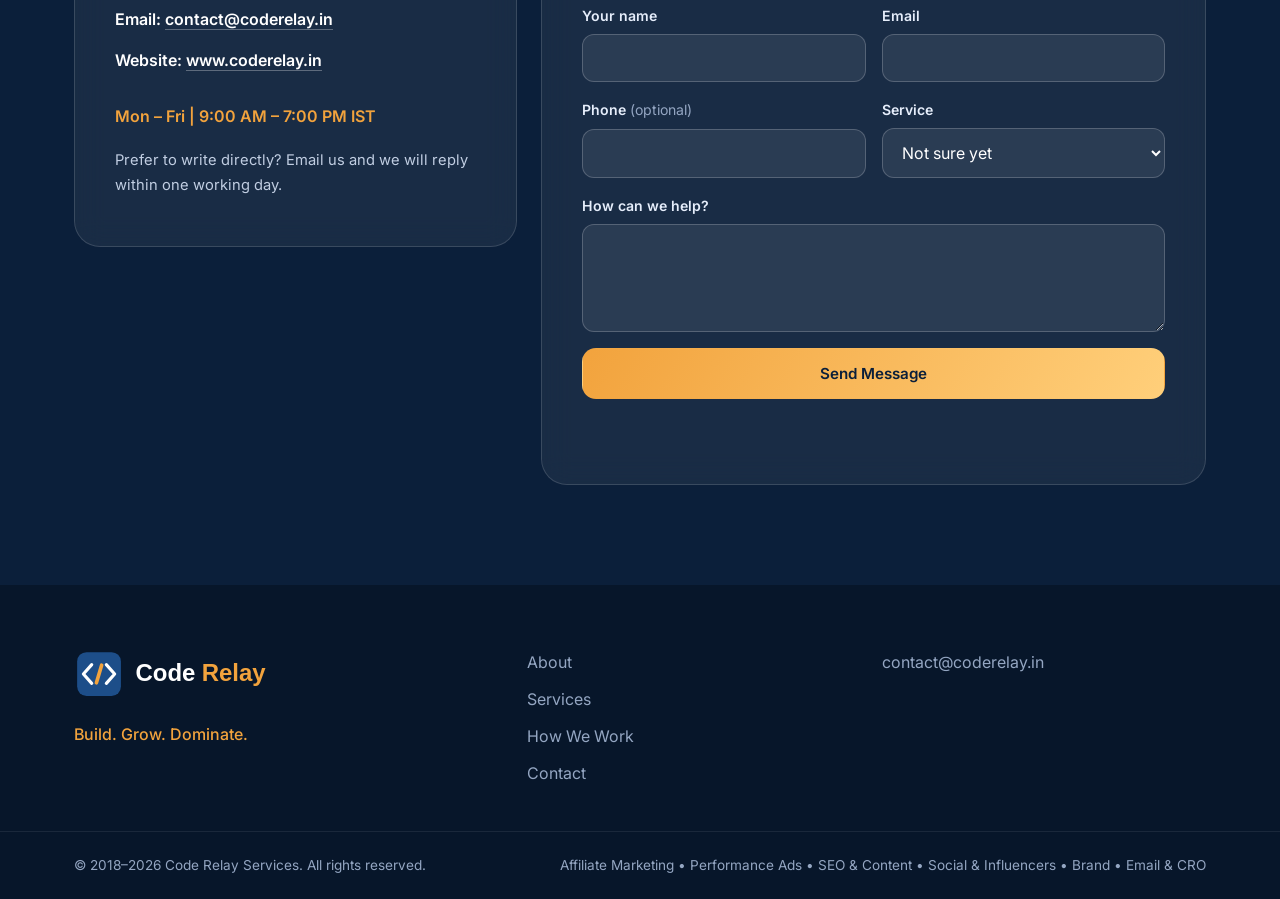
==== commit 46d3a349: "Merge services to six with affiliate and ads focus, rebuild How We Work, remove case studies, stats " ====
--- a/index.html
+++ b/index.html
@@ -5,7 +5,7 @@
 <meta name="viewport" content="width=device-width, initial-scale=1.0">
 <meta name="theme-color" content="#ffffff">
 <title>Code Relay — Your Full-Service Digital Growth Partner</title>
-<meta name="description" content="Code Relay is a Pune-based full-service digital marketing agency offering Brand Marketing, SEO, Affiliate, Performance, Influencer, Email, Content, Social Media and CRO services.">
+<meta name="description" content="Code Relay is a digital marketing agency specialising in affiliate marketing and performance ads, backed by SEO, social media, brand, email automation and CRO.">
 <link rel="icon" href="favicon.ico" sizes="any">
 <link rel="icon" href="favicon.svg" type="image/svg+xml">
 <link rel="apple-touch-icon" href="apple-touch-icon.png">
@@ -23,7 +23,6 @@
       <a href="#about">About</a>
       <a href="#services">Services</a>
       <a href="#process">How We Work</a>
-      <a href="#case-studies">Case Studies</a>
       <a href="#contact">Contact</a>
     </nav>
     <a href="#contact" class="btn btn--primary header__cta">Get in Touch</a>
@@ -41,37 +40,27 @@
     <div class="hero__glow hero__glow--2"></div>
     <div class="container hero__inner">
       <div class="hero__copy">
-        <p class="eyebrow"><i></i> Pune-based digital marketing agency</p>
+        <p class="eyebrow"><i></i> Affiliate &amp; performance marketing agency</p>
         <h1>Your full-service <span class="grad">digital growth</span> partner.</h1>
-        <p class="hero__lead">Code Relay brings brand, SEO, affiliate, performance, influencer, email, content, social and CRO together in one strategy — built for measurable growth, not vanity metrics.</p>
+        <p class="hero__tag"><span>Build.</span> <span>Grow.</span> <span>Dominate.</span></p>
+        <p class="hero__lead">Code Relay runs affiliate and performance marketing programmes, backed by SEO, social, brand and email &mdash; built for measurable growth, not vanity metrics.</p>
         <div class="hero__cta">
           <a href="#contact" class="btn btn--accent">Book a Free Strategy Call</a>
           <a href="#services" class="btn btn--ghost">Explore Our Services</a>
         </div>
-        <p class="hero__tag">Build. Grow. Dominate.</p>
       </div>
 
       <div class="hero__panel" aria-hidden="true">
-        <p class="hero__panel-title">9 services. 1 strategy.</p>
+        <p class="hero__panel-title">6 services. 1 strategy.</p>
         <div class="hero__chips">
-          <span>Brand</span><span>SEO</span><span class="hot">Affiliate</span>
-          <span>Performance</span><span>Influencer</span><span>Email</span>
-          <span>Content</span><span>Social</span><span>CRO</span>
+          <span class="hot">Affiliate</span><span class="hot">Performance Ads</span><span>SEO &amp; Content</span>
+          <span>Social &amp; Influencer</span><span>Brand</span><span>Email &amp; CRO</span>
         </div>
         <div class="hero__bar"><span></span></div>
         <p class="hero__panel-note">Every channel feeds the next.</p>
       </div>
     </div>
 
-    <div class="container">
-      <div class="stats">
-        <div class="stat"><span class="stat__num">150+</span><span class="stat__label">Clients Worldwide</span></div>
-        <div class="stat"><span class="stat__num">8+</span><span class="stat__label">Years of Excellence</span></div>
-        <div class="stat"><span class="stat__num">9</span><span class="stat__label">Service Verticals</span></div>
-        <div class="stat"><span class="stat__num">300%</span><span class="stat__label">Avg. ROI Delivered</span></div>
-        <div class="stat"><span class="stat__num">98%</span><span class="stat__label">Client Retention</span></div>
-      </div>
-    </div>
   </section>
 
   <!-- ABOUT -->
@@ -83,7 +72,7 @@
       </div>
 
       <div class="about__intro reveal">
-        <p>Code Relay is a Pune-based, full-service digital marketing agency founded in 2018 with a single obsession: delivering measurable growth for every client we partner with. We are relentlessly focused on outcomes that move the business needle — not vanity metrics.</p>
+        <p>Code Relay is a full-service digital marketing agency founded in 2018 with a single obsession: delivering measurable growth for every client we partner with. We are relentlessly focused on outcomes that move the business needle — not vanity metrics.</p>
         <p>Over eight years we have grown from a three-person SEO consultancy into a 45-strong team of strategists, creatives, technologists, and data analysts, serving clients across India.</p>
       </div>
 
@@ -141,60 +130,60 @@
     <div class="container">
       <div class="section__head reveal">
         <span class="section__tag">02 — Our Services</span>
-        <h2>One team. Nine ways to grow your brand.</h2>
-        <p class="section__lead">Every service integrates with the others, so each channel amplifies the next &mdash; no siloed campaigns, just coherent, full-funnel growth.</p>
+        <h2>Six ways we grow your brand.</h2>
+        <p class="section__lead">Affiliate and performance marketing are our core. SEO, social, brand and email keep every channel working together.</p>
       </div>
 
       <div class="services-grid">
 
-        <article class="service-card reveal">
+        <article class="service-card reveal service-card--feature">
           <span class="service-card__num">01</span>
           <div class="service-card__icon">
-            <svg viewBox="0 0 24 24" fill="none" stroke="currentColor" stroke-width="1.8" stroke-linecap="round" stroke-linejoin="round"><path d="M3 9v6h3l5 4V5L6 9H3z"/><path d="M16 8a4 4 0 0 1 0 8"/><path d="M19 5a8 8 0 0 1 0 14"/></svg>
-          </div>
-          <h3>Brand Marketing</h3>
-          <p class="service-card__tagline">Build a brand that commands attention and earns loyalty.</p>
-          <p>End-to-end brand strategy, identity and campaigns that build emotional connection with your audience &mdash; and sell because of it.</p>
-        </article>
-
-        <article class="service-card reveal">
+            <svg viewBox="0 0 24 24" fill="none" stroke="currentColor" stroke-width="1.8" stroke-linecap="round" stroke-linejoin="round"><path d="M9 17H7a5 5 0 0 1 0-10h2"/><path d="M15 7h2a5 5 0 0 1 0 10h-2"/><line x1="8" y1="12" x2="16" y2="12"/></svg>
+          </div>
+          <h3>Affiliate Marketing</h3>
+          <p class="service-card__tagline">Scale acquisition cost-efficiently with a world-class affiliate programme.</p>
+          <p>We design, launch and manage high-performance affiliate programmes that turn publishers, bloggers and creators into your most cost-efficient acquisition channel &mdash; with tracking, fraud checks and reporting built in.</p>
+        </article>
+
+        <article class="service-card reveal service-card--feature">
           <span class="service-card__num">02</span>
           <div class="service-card__icon">
-            <svg viewBox="0 0 24 24" fill="none" stroke="currentColor" stroke-width="1.8" stroke-linecap="round" stroke-linejoin="round"><circle cx="11" cy="11" r="7"/><line x1="21" y1="21" x2="16.5" y2="16.5"/><path d="M8 11l2-2 2 2 2-3"/></svg>
-          </div>
-          <h3>Search Engine Optimisation (SEO)</h3>
-          <p class="service-card__tagline">Rank higher. Drive qualified traffic. Convert better.</p>
-          <p>Technical expertise, data-led content and authority links that build organic visibility that lasts.</p>
+            <svg viewBox="0 0 24 24" fill="none" stroke="currentColor" stroke-width="1.8" stroke-linecap="round" stroke-linejoin="round"><circle cx="12" cy="12" r="9"/><circle cx="12" cy="12" r="5"/><circle cx="12" cy="12" r="1"/></svg>
+          </div>
+          <h3>Performance Marketing &amp; Ads</h3>
+          <p class="service-card__tagline">Every rupee spent is tracked. Every campaign is optimised for ROI.</p>
+          <p>Data-driven paid media on Google, Meta, LinkedIn, YouTube and marketplaces, with audience architecture, creative testing, bid management and attribution focused on measurable return.</p>
         </article>
 
         <article class="service-card reveal">
           <span class="service-card__num">03</span>
           <div class="service-card__icon">
-            <svg viewBox="0 0 24 24" fill="none" stroke="currentColor" stroke-width="1.8" stroke-linecap="round" stroke-linejoin="round"><path d="M9 17H7a5 5 0 0 1 0-10h2"/><path d="M15 7h2a5 5 0 0 1 0 10h-2"/><line x1="8" y1="12" x2="16" y2="12"/></svg>
-          </div>
-          <h3>Affiliate Marketing</h3>
-          <p class="service-card__tagline">Scale acquisition cost-efficiently with a world-class affiliate programme.</p>
-          <p>High-performance affiliate programmes that turn publishers, bloggers and creators into your most cost-efficient acquisition channel.</p>
+            <svg viewBox="0 0 24 24" fill="none" stroke="currentColor" stroke-width="1.8" stroke-linecap="round" stroke-linejoin="round"><circle cx="11" cy="11" r="7"/><line x1="21" y1="21" x2="16.5" y2="16.5"/><path d="M8 11l2-2 2 2 2-3"/></svg>
+          </div>
+          <h3>SEO &amp; Content</h3>
+          <p class="service-card__tagline">Rank higher. Drive qualified traffic.</p>
+          <p>Technical SEO, data-led content and authority links that build organic visibility that lasts.</p>
         </article>
 
         <article class="service-card reveal">
           <span class="service-card__num">04</span>
           <div class="service-card__icon">
-            <svg viewBox="0 0 24 24" fill="none" stroke="currentColor" stroke-width="1.8" stroke-linecap="round" stroke-linejoin="round"><circle cx="12" cy="12" r="9"/><circle cx="12" cy="12" r="5"/><circle cx="12" cy="12" r="1"/></svg>
-          </div>
-          <h3>Performance Marketing</h3>
-          <p class="service-card__tagline">Every rupee spent is tracked. Every campaign is optimised for ROI.</p>
-          <p>Data-driven paid media across all major platforms, optimised for measurable return on every rupee.</p>
+            <svg viewBox="0 0 24 24" fill="none" stroke="currentColor" stroke-width="1.8" stroke-linecap="round" stroke-linejoin="round"><circle cx="6" cy="12" r="2.5"/><circle cx="17" cy="6" r="2.5"/><circle cx="17" cy="18" r="2.5"/><line x1="8.2" y1="11" x2="14.8" y2="7"/><line x1="8.2" y1="13" x2="14.8" y2="17"/></svg>
+          </div>
+          <h3>Social Media &amp; Influencers</h3>
+          <p class="service-card__tagline">Build community. Convert followers.</p>
+          <p>Content, community management, paid social and creator partnerships that turn attention into customers.</p>
         </article>
 
         <article class="service-card reveal">
           <span class="service-card__num">05</span>
           <div class="service-card__icon">
-            <svg viewBox="0 0 24 24" fill="none" stroke="currentColor" stroke-width="1.8" stroke-linecap="round" stroke-linejoin="round"><circle cx="12" cy="8" r="3"/><path d="M5 21c0-3.5 3-6 7-6s7 2.5 7 6"/><path d="M19 3l.8 1.6L21.5 5l-1.7.6L19 7.2l-.8-1.6L16.5 5l1.7-.6L19 3z"/></svg>
-          </div>
-          <h3>Influencer Marketing</h3>
-          <p class="service-card__tagline">Authentic voices. Real audiences. Measurable impact.</p>
-          <p>The right creators, from mega to micro, delivering campaigns that feel genuine and convert.</p>
+            <svg viewBox="0 0 24 24" fill="none" stroke="currentColor" stroke-width="1.8" stroke-linecap="round" stroke-linejoin="round"><path d="M3 9v6h3l5 4V5L6 9H3z"/><path d="M16 8a4 4 0 0 1 0 8"/><path d="M19 5a8 8 0 0 1 0 14"/></svg>
+          </div>
+          <h3>Brand Marketing</h3>
+          <p class="service-card__tagline">A brand that commands attention.</p>
+          <p>Brand strategy, identity and campaigns that build emotional connection &mdash; and sell because of it.</p>
         </article>
 
         <article class="service-card reveal">
@@ -202,39 +191,9 @@
           <div class="service-card__icon">
             <svg viewBox="0 0 24 24" fill="none" stroke="currentColor" stroke-width="1.8" stroke-linecap="round" stroke-linejoin="round"><rect x="3" y="5" width="18" height="14" rx="2"/><path d="M3 7l9 6 9-6"/></svg>
           </div>
-          <h3>Email &amp; Marketing Automation</h3>
-          <p class="service-card__tagline">Nurture leads. Retain customers. Automate growth.</p>
-          <p>Data-driven email programmes and automation flows that turn subscribers into buyers and loyal advocates.</p>
-        </article>
-
-        <article class="service-card reveal">
-          <span class="service-card__num">07</span>
-          <div class="service-card__icon">
-            <svg viewBox="0 0 24 24" fill="none" stroke="currentColor" stroke-width="1.8" stroke-linecap="round" stroke-linejoin="round"><path d="M6 2h9l5 5v15H6z"/><path d="M14 2v5h5"/><line x1="9" y1="13" x2="15" y2="13"/><line x1="9" y1="17" x2="15" y2="17"/></svg>
-          </div>
-          <h3>Content Marketing &amp; Strategy</h3>
-          <p class="service-card__tagline">Content that ranks, engages, and converts.</p>
-          <p>Strategically planned content that serves your SEO goals and positions your brand as the authority.</p>
-        </article>
-
-        <article class="service-card reveal">
-          <span class="service-card__num">08</span>
-          <div class="service-card__icon">
-            <svg viewBox="0 0 24 24" fill="none" stroke="currentColor" stroke-width="1.8" stroke-linecap="round" stroke-linejoin="round"><circle cx="6" cy="12" r="2.5"/><circle cx="17" cy="6" r="2.5"/><circle cx="17" cy="18" r="2.5"/><line x1="8.2" y1="11" x2="14.8" y2="7"/><line x1="8.2" y1="13" x2="14.8" y2="17"/></svg>
-          </div>
-          <h3>Social Media Marketing</h3>
-          <p class="service-card__tagline">Build community. Drive engagement. Convert followers into customers.</p>
-          <p>Daily content, community management and paid social that build engaged communities with real commercial value.</p>
-        </article>
-
-        <article class="service-card reveal">
-          <span class="service-card__num">09</span>
-          <div class="service-card__icon">
-            <svg viewBox="0 0 24 24" fill="none" stroke="currentColor" stroke-width="1.8" stroke-linecap="round" stroke-linejoin="round"><path d="M3 4h18l-7 8v6l-4 2v-8z"/></svg>
-          </div>
-          <h3>Conversion Rate Optimisation (CRO)</h3>
-          <p class="service-card__tagline">More traffic is only half the story. We make sure it converts.</p>
-          <p>Behavioural analytics and systematic testing that turn your existing traffic into more revenue.</p>
+          <h3>Email &amp; CRO</h3>
+          <p class="service-card__tagline">Nurture leads. Convert more traffic.</p>
+          <p>Email flows, automation and conversion testing that turn existing visitors into buyers.</p>
         </article>
 
       </div>
@@ -243,158 +202,58 @@
 
   <!-- HOW WE WORK -->
   <section class="section" id="process">
-    <div class="container">
-      <div class="section__head reveal">
-        <span class="section__tag">03 — How We Work</span>
-        <h2>A proven 6-step framework that turns strategy into measurable outcomes.</h2>
-      </div>
-
-      <div class="timeline">
-        <div class="timeline__item reveal">
-          <div class="timeline__num">01</div>
-          <div class="timeline__content">
-            <h3>Discovery &amp; Deep Dive</h3>
-            <p>We begin every engagement with a comprehensive discovery — understanding your business model, target audience, competitive landscape, existing digital assets, and specific growth goals. This is the foundation everything is built on.</p>
-          </div>
-        </div>
-        <div class="timeline__item reveal">
-          <div class="timeline__num">02</div>
-          <div class="timeline__content">
-            <h3>Audit &amp; Opportunity Mapping</h3>
-            <p>We audit your entire digital presence: SEO health, content quality, paid media performance, social footprint, and conversion paths. We identify quick wins and long-term growth levers — then prioritise by impact and effort.</p>
-          </div>
-        </div>
-        <div class="timeline__item reveal">
-          <div class="timeline__num">03</div>
-          <div class="timeline__content">
-            <h3>Strategy Development</h3>
-            <p>Our team builds a bespoke, multi-channel digital growth strategy with clear KPIs, channel mix, budget allocation, timelines, and 90-day milestones. You sign off before anything is executed.</p>
-          </div>
-        </div>
-        <div class="timeline__item reveal">
-          <div class="timeline__num">04</div>
-          <div class="timeline__content">
-            <h3>Execution &amp; Launch</h3>
-            <p>We deploy the strategy across all agreed channels with precision — from technical SEO fixes and content publishing to ad campaign launches and affiliate programme setups. Everything is documented and tracked from Day 1.</p>
-          </div>
-        </div>
-        <div class="timeline__item reveal">
-          <div class="timeline__num">05</div>
-          <div class="timeline__content">
-            <h3>Continuous Optimisation</h3>
-            <p>We monitor performance in real time. We run A/B tests, adjust bids, refresh creative, update content, and pivot strategy based on data — not assumptions. Your campaigns improve every single month.</p>
-          </div>
-        </div>
-        <div class="timeline__item reveal">
-          <div class="timeline__num">06</div>
-          <div class="timeline__content">
-            <h3>Reporting &amp; Strategic Review</h3>
-            <p>Monthly reporting with full transparency: what we did, what the numbers say, what we are changing, and what we are prioritising next. Quarterly business reviews ensure our strategy evolves with your goals.</p>
-          </div>
-        </div>
-      </div>
-    </div>
-  </section>
-
-  <!-- CASE STUDIES -->
-  <section class="section section--alt" id="case-studies">
-    <div class="container">
-      <div class="section__head reveal">
-        <span class="section__tag">04 — Case Studies</span>
-        <h2>Real campaigns. Real clients. Real results.</h2>
-      </div>
-
-      <div class="case-studies">
-
-        <article class="case-card reveal">
-          <div class="case-card__header">
-            <span class="case-card__industry">E-Commerce &bull; Fashion Retail</span>
-            <h3>From Invisible to Market Leader: 400% Revenue Growth</h3>
-          </div>
-          <div class="case-card__body">
-            <div>
-              <h4>The Challenge</h4>
-              <p>Mid-sized fashion brand with near-zero organic visibility, poor ad efficiency (ROAS 1.8x), and no affiliate channel. Burning budget with nothing to show.</p>
-            </div>
-            <div>
-              <h4>Our Solution</h4>
-              <p>Full SEO overhaul (200+ technical fixes, content revamp, 120 authority backlinks). Rebuilt Google Shopping &amp; Meta campaigns. Launched affiliate programme with 80 fashion publishers.</p>
-            </div>
-          </div>
-          <div class="case-card__results">
-            <div class="result"><span class="result__num">320%</span><span class="result__label">Organic Traffic Growth</span></div>
-            <div class="result"><span class="result__num">5.4x</span><span class="result__label">ROAS Achieved</span></div>
-            <div class="result"><span class="result__num">400%</span><span class="result__label">Revenue Growth YoY</span></div>
-          </div>
-        </article>
-
-        <article class="case-card reveal">
-          <div class="case-card__header">
-            <span class="case-card__industry">SaaS &bull; B2B Technology</span>
-            <h3>Affiliate Programme Generating $2M+ Annual Revenue</h3>
-          </div>
-          <div class="case-card__body">
-            <div>
-              <h4>The Challenge</h4>
-              <p>B2B SaaS relying entirely on expensive paid acquisition. CAC was $480/customer. No affiliate programme, no organic strategy, limited brand awareness.</p>
-            </div>
-            <div>
-              <h4>Our Solution</h4>
-              <p>Designed &amp; launched tiered affiliate programme. Recruited 150+ B2B publishers. Implemented real-time tracking. Simultaneously ran SEO and LinkedIn thought-leadership campaigns.</p>
-            </div>
-          </div>
-          <div class="case-card__results">
-            <div class="result"><span class="result__num">$2.3M</span><span class="result__label">Affiliate Revenue Yr 1</span></div>
-            <div class="result"><span class="result__num">64%</span><span class="result__label">CAC Reduction</span></div>
-            <div class="result"><span class="result__num">35%</span><span class="result__label">New Signups via Affiliate</span></div>
-          </div>
-        </article>
-
-        <article class="case-card reveal">
-          <div class="case-card__header">
-            <span class="case-card__industry">Healthcare &bull; Wellness</span>
-            <h3>National Brand Launch: 112,000 Leads in 5 Months</h3>
-          </div>
-          <div class="case-card__body">
-            <div>
-              <h4>The Challenge</h4>
-              <p>New product launch with zero brand recognition in a competitive, regulated market. Target: 100,000 qualified leads in 6 months on limited budget.</p>
-            </div>
-            <div>
-              <h4>Our Solution</h4>
-              <p>Full brand identity development, multi-channel content strategy, Google + YouTube + Meta campaigns, 45 influencer partnerships, and a full email nurture sequence.</p>
-            </div>
-          </div>
-          <div class="case-card__results">
-            <div class="result"><span class="result__num">112K</span><span class="result__label">Qualified Leads (5 mo.)</span></div>
-            <div class="result"><span class="result__num">280%</span><span class="result__label">Brand Search Volume Up</span></div>
-            <div class="result"><span class="result__num">42%</span><span class="result__label">Email Open Rate</span></div>
-          </div>
-        </article>
-
-        <article class="case-card reveal">
-          <div class="case-card__header">
-            <span class="case-card__industry">Fintech &bull; Personal Finance</span>
-            <h3>CRO + Email Automation Doubled Conversion Rate</h3>
-          </div>
-          <div class="case-card__body">
-            <div>
-              <h4>The Challenge</h4>
-              <p>Fintech app with strong traffic but only 1.2% paid conversion rate. Leaky onboarding flow. Basic unautomated email programme. 60% of users churned within 30 days.</p>
-            </div>
-            <div>
-              <h4>Our Solution</h4>
-              <p>Full CRO audit and landing page redesign with 3 A/B tests. Redesigned onboarding flow. Built 7-stage email automation programme with behavioural triggers plus retargeting.</p>
-            </div>
-          </div>
-          <div class="case-card__results">
-            <div class="result"><span class="result__num">2.6%</span><span class="result__label">New Conversion Rate</span></div>
-            <div class="result"><span class="result__num">117%</span><span class="result__label">Conversion Rate Lift</span></div>
-            <div class="result"><span class="result__num">38%</span><span class="result__label">Churn Reduction</span></div>
-          </div>
-        </article>
-
-      </div>
+    <div class="container process">
+      <div class="process__intro reveal">
+        <span class="section__tag">03 &mdash; How We Work</span>
+        <h2>A simple 6-step process built around results.</h2>
+        <p class="section__lead">No black boxes. You know what we are doing, why, and what it is delivering at every stage.</p>
+        <a href="#contact" class="btn btn--accent">Book a Free Strategy Call</a>
+      </div>
+
+      <ol class="steps">
+        <li class="step reveal">
+          <span class="step__num">01</span>
+          <div class="step__body">
+            <h3>Discover</h3>
+            <p>We learn your business, audience, competitors and goals &mdash; the foundation for everything that follows.</p>
+          </div>
+        </li>
+        <li class="step reveal">
+          <span class="step__num">02</span>
+          <div class="step__body">
+            <h3>Audit</h3>
+            <p>We review your SEO, content, paid media, social and funnels, then rank quick wins and long-term levers by impact.</p>
+          </div>
+        </li>
+        <li class="step reveal">
+          <span class="step__num">03</span>
+          <div class="step__body">
+            <h3>Plan</h3>
+            <p>A clear plan with KPIs, channel mix, budget and 90-day milestones. You approve it before anything goes live.</p>
+          </div>
+        </li>
+        <li class="step reveal">
+          <span class="step__num">04</span>
+          <div class="step__body">
+            <h3>Launch</h3>
+            <p>Ad campaigns, affiliate programme setup and SEO fixes go live across agreed channels, tracked from day one.</p>
+          </div>
+        </li>
+        <li class="step reveal">
+          <span class="step__num">05</span>
+          <div class="step__body">
+            <h3>Optimise</h3>
+            <p>Weekly testing of bids, creative, offers and content. Decisions come from data, not assumptions.</p>
+          </div>
+        </li>
+        <li class="step reveal">
+          <span class="step__num">06</span>
+          <div class="step__body">
+            <h3>Report</h3>
+            <p>Monthly reports show what we did, what the numbers say and what is next, with quarterly strategy reviews.</p>
+          </div>
+        </li>
+      </ol>
     </div>
   </section>
 
@@ -402,7 +261,7 @@
   <section class="section section--dark" id="contact">
     <div class="container">
       <div class="section__head section__head--light reveal">
-        <span class="section__tag">05 — Get in Touch</span>
+        <span class="section__tag">04 — Get in Touch</span>
         <h2>Tell us about your goals. We'll tell you exactly how we can help.</h2>
         <p class="section__lead">Whether you are looking for a full-service growth partner or specialist support for a single channel, we would love to start a conversation. Every new engagement begins with a complimentary 60-minute strategy session — no obligation, just real value.</p>
       </div>
@@ -435,15 +294,12 @@
             <label>Service
               <select name="service">
                 <option>Not sure yet</option>
+                <option>Affiliate Marketing</option>
+                <option>Performance Marketing &amp; Ads</option>
+                <option>SEO &amp; Content</option>
+                <option>Social Media &amp; Influencers</option>
                 <option>Brand Marketing</option>
-                <option>SEO</option>
-                <option>Affiliate Marketing</option>
-                <option>Performance Marketing</option>
-                <option>Influencer Marketing</option>
-                <option>Email &amp; Marketing Automation</option>
-                <option>Content Marketing</option>
-                <option>Social Media Marketing</option>
-                <option>Conversion Rate Optimisation</option>
+                <option>Email &amp; CRO</option>
               </select>
             </label>
           </div>
@@ -470,7 +326,6 @@
       <a href="#about">About</a>
       <a href="#services">Services</a>
       <a href="#process">How We Work</a>
-      <a href="#case-studies">Case Studies</a>
       <a href="#contact">Contact</a>
     </nav>
     <div class="footer__contact">
@@ -480,7 +335,7 @@
   <div class="footer__bottom">
     <div class="container">
       <p>&copy; 2018&ndash;<span id="year">2026</span> Code Relay Services. All rights reserved.</p>
-      <p class="footer__services-list">Brand Marketing &bull; SEO &bull; Affiliate &bull; Performance &bull; Influencer &bull; Email &bull; Content &bull; Social &bull; CRO</p>
+      <p class="footer__services-list">Affiliate Marketing &bull; Performance Ads &bull; SEO &amp; Content &bull; Social &amp; Influencers &bull; Brand &bull; Email &amp; CRO</p>
     </div>
   </div>
 </footer>
--- a/style.css
+++ b/style.css
@@ -71,7 +71,7 @@
 .nav-toggle.active span:nth-child(3) { transform: translateY(-7px) rotate(-45deg); }
 
 /* ========== Hero ========== */
-.hero { position: relative; padding: 150px 0 80px; color: var(--text); overflow: hidden;
+.hero { position: relative; padding: 150px 0 100px; color: var(--text); overflow: hidden;
   background-color: #f6f9ff;
   background-image: radial-gradient(rgba(29,78,137,.10) 1px, transparent 1px), linear-gradient(180deg, #f6f9ff 0%, #ffffff 100%);
   background-size: 30px 30px, 100% 100%; }
@@ -83,8 +83,11 @@
 .eyebrow i { width: 8px; height: 8px; border-radius: 50%; background: var(--accent); box-shadow: 0 0 0 4px rgba(242,163,61,.25); }
 .hero h1 { font-size: clamp(2.5rem, 5.4vw, 4.4rem); color: var(--navy); margin-bottom: 22px; }
 .hero__lead { font-size: 1.15rem; color: var(--text-light); max-width: 560px; }
-.hero__cta { display: flex; flex-wrap: wrap; gap: 14px; margin: 34px 0 28px; }
-.hero__tag { font-family: 'Sora', sans-serif; font-weight: 600; letter-spacing: .08em; text-transform: uppercase; font-size: .82rem; color: var(--accent-dark); }
+.hero__cta { display: flex; flex-wrap: wrap; gap: 14px; margin-top: 32px; }
+.hero__tag { font-family: 'Sora', sans-serif; font-weight: 800; font-size: clamp(1.3rem, 2.4vw, 1.8rem); letter-spacing: -0.01em; margin-bottom: 20px; }
+.hero__tag span:nth-child(1) { color: var(--navy); }
+.hero__tag span:nth-child(2) { color: var(--blue); }
+.hero__tag span:nth-child(3) { color: var(--accent-dark); }
 
 .hero__panel { background: #fff; border: 1px solid var(--border); border-radius: 28px; padding: 32px; box-shadow: var(--shadow); }
 .hero__panel-title { font-family: 'Sora', sans-serif; font-weight: 700; font-size: 1.4rem; margin-bottom: 20px; color: var(--navy); }
@@ -96,12 +99,6 @@
 .hero__bar span { display: block; height: 100%; width: 100%; background: linear-gradient(90deg, var(--blue), var(--accent)); border-radius: 6px; transform-origin: left; animation: fill 2.4s .3s ease both; }
 @keyframes fill { from { transform: scaleX(0); } }
 .hero__panel-note { font-size: .88rem; color: var(--text-light); }
-
-.stats { position: relative; display: grid; grid-template-columns: repeat(5, 1fr); margin-top: 72px; background: #fff; border: 1px solid var(--border); border-radius: 24px; box-shadow: var(--shadow); overflow: hidden; }
-.stat { padding: 28px 16px; text-align: center; border-right: 1px solid var(--border); }
-.stat:last-child { border-right: 0; }
-.stat__num { display: block; font-family: 'Sora', sans-serif; font-weight: 800; font-size: 2rem; background: linear-gradient(120deg, #1d4e89, #2f6fd6); -webkit-background-clip: text; background-clip: text; color: transparent; line-height: 1.2; }
-.stat__label { font-size: .85rem; color: var(--text-light); }
 
 /* ========== Sections ========== */
 .section { padding: 100px 0; }
@@ -133,7 +130,16 @@
 .industries span:hover { border-color: var(--accent); background: #fff8ec; transform: translateY(-3px); }
 
 /* ========== Services ========== */
-.services-grid { display: grid; grid-template-columns: repeat(3, 1fr); gap: 24px; }
+.services-grid { display: grid; grid-template-columns: repeat(12, 1fr); gap: 24px; }
+.service-card { grid-column: span 3; }
+.services-grid .service-card--feature { grid-column: span 6; background: linear-gradient(135deg, var(--navy), var(--navy-2)); border-color: transparent; color: #fff; padding: 36px 34px; }
+.services-grid .service-card--feature h3 { color: #fff; font-size: 1.5rem; }
+.services-grid .service-card--feature .service-card__tagline { color: var(--accent); }
+.services-grid .service-card--feature > p:not(.service-card__tagline) { color: #c1cee2; font-size: 1rem; }
+.services-grid .service-card--feature .service-card__num { color: rgba(255,255,255,.25); }
+.services-grid .service-card--feature .service-card__icon { background: var(--grad); }
+.services-grid .service-card--feature .service-card__icon svg { color: var(--navy); }
+.services-grid .service-card--feature:hover .service-card__icon { background: var(--grad); }
 .service-card { position: relative; background: #fff; border: 1px solid var(--border); border-radius: var(--radius); padding: 28px 26px; transition: transform .3s, box-shadow .3s, border-color .3s; }
 .service-card:hover { transform: translateY(-8px); box-shadow: var(--shadow); border-color: rgba(47,111,214,.35); }
 .service-card__num { position: absolute; top: 28px; right: 28px; font-family: 'Sora', sans-serif; font-weight: 800; font-size: 1.1rem; color: #d3deee; }
@@ -147,27 +153,19 @@
 .service-card__deliverables span { font-size: .76rem; font-weight: 500; padding: 5px 12px; border-radius: 999px; background: var(--bg-soft); color: #33445d; border: 1px solid var(--border); }
 
 /* ========== Process ========== */
-.timeline { display: grid; grid-template-columns: repeat(3, 1fr); gap: 24px; }
-.timeline__item { background: var(--bg-soft); border: 1px solid var(--border); border-radius: var(--radius); padding: 32px 30px; transition: transform .3s, box-shadow .3s; }
-.timeline__item:hover { transform: translateY(-6px); box-shadow: var(--shadow-sm); }
-.timeline__num { width: 52px; height: 52px; border-radius: 16px; background: var(--grad); color: var(--navy); display: grid; place-items: center; font-family: 'Sora', sans-serif; font-weight: 800; font-size: 1.15rem; margin-bottom: 20px; }
-.timeline__content h3 { font-size: 1.2rem; margin-bottom: 10px; }
-.timeline__content p { color: var(--text-light); font-size: .95rem; }
-
-/* ========== Case studies ========== */
-.case-studies { display: grid; grid-template-columns: repeat(2, 1fr); gap: 24px; }
-.case-card { background: #fff; border: 1px solid var(--border); border-radius: 26px; overflow: hidden; display: flex; flex-direction: column; transition: transform .3s, box-shadow .3s; }
-.case-card:hover { transform: translateY(-6px); box-shadow: var(--shadow); }
-.case-card__header { background: linear-gradient(135deg, var(--navy), var(--navy-2)); padding: 28px 32px; }
-.case-card__industry { display: inline-block; color: var(--accent); font-size: .74rem; font-weight: 700; letter-spacing: .14em; text-transform: uppercase; }
-.case-card__header h3 { color: #fff; font-size: 1.2rem; margin-top: 10px; }
-.case-card__body { display: grid; grid-template-columns: 1fr 1fr; gap: 24px; padding: 28px 32px; flex: 1; }
-.case-card__body h4 { color: var(--blue-deep); font-size: .78rem; text-transform: uppercase; letter-spacing: .1em; margin-bottom: 8px; font-family: 'Inter', sans-serif; font-weight: 700; }
-.case-card__body p { color: var(--text-light); font-size: .93rem; }
-.case-card__results { display: grid; grid-template-columns: repeat(3, 1fr); gap: 10px; padding: 0 24px 24px; }
-.result { min-height: 112px; display: flex; flex-direction: column; justify-content: center; background: var(--bg-soft); border: 1px solid var(--border); border-radius: 16px; padding: 18px 8px; text-align: center; }
-.result__num { display: block; font-family: 'Sora', sans-serif; font-weight: 800; font-size: 1.4rem; color: var(--blue-deep); margin-bottom: 2px; }
-.result__label { font-size: .76rem; color: var(--text-light); line-height: 1.4; display: block; }
+.process { display: grid; grid-template-columns: .85fr 1.15fr; gap: 72px; align-items: start; }
+.process__intro { position: sticky; top: 110px; }
+.process__intro h2 { font-size: clamp(1.8rem, 3.4vw, 2.5rem); margin-bottom: 16px; }
+.process__intro .section__lead { margin-bottom: 28px; }
+.steps { position: relative; display: grid; gap: 18px; }
+.steps::before { content: ""; position: absolute; left: 43px; top: 40px; bottom: 40px; width: 2px; background: linear-gradient(var(--blue), var(--accent)); opacity: .35; }
+.step { position: relative; display: flex; gap: 22px; align-items: flex-start; background: var(--bg-soft); border: 1px solid var(--border); border-radius: 20px; padding: 22px 26px 22px 22px; transition: transform .3s, box-shadow .3s, border-color .3s; }
+.step:hover { transform: translateX(6px); box-shadow: var(--shadow-sm); border-color: rgba(47,111,214,.35); }
+.step__num { position: relative; z-index: 1; flex: none; width: 44px; height: 44px; border-radius: 14px; background: var(--navy); color: var(--accent); display: grid; place-items: center; font-family: 'Sora', sans-serif; font-weight: 700; font-size: .95rem; transition: background .3s, color .3s; }
+.step:hover .step__num { background: var(--grad); color: var(--navy); }
+.step:last-child .step__num { background: var(--grad); color: var(--navy); }
+.step__body h3 { font-size: 1.15rem; margin-bottom: 4px; }
+.step__body p { color: var(--text-light); font-size: .95rem; }
 
 /* ========== Contact ========== */
 .contact-grid { display: grid; grid-template-columns: .8fr 1.2fr; gap: 24px; align-items: start; }
@@ -221,12 +219,11 @@
 @media (max-width: 1000px) {
   .hero__inner, .about__intro, .vision-mission, .contact-grid { grid-template-columns: 1fr; }
   .hero__panel { max-width: 480px; }
-  .stats { grid-template-columns: repeat(3, 1fr); }
-  .stat:nth-child(3) { border-right: 0; }
-  .stat:nth-child(-n+3) { border-bottom: 1px solid var(--border); }
   .values { grid-template-columns: repeat(2, 1fr); }
-  .services-grid, .timeline { grid-template-columns: repeat(2, 1fr); }
-  .case-studies { grid-template-columns: 1fr; }
+  .process { grid-template-columns: 1fr; gap: 40px; }
+  .process__intro { position: static; }
+  .service-card { grid-column: span 6; }
+  .services-grid .service-card--feature { grid-column: span 12; }
   .footer__inner { grid-template-columns: 1fr 1fr; }
 }
 @media (max-width: 980px) {
@@ -239,14 +236,10 @@
 @media (max-width: 640px) {
   .section { padding: 68px 0; }
   .hero { padding: 120px 0 56px; }
-  .stats { grid-template-columns: repeat(2, 1fr); margin-top: 48px; }
-  .stat, .stat:nth-child(3) { border-right: 1px solid var(--border); }
-  .stat:nth-child(2n) { border-right: 0; }
-  .stat:nth-child(5) { grid-column: span 2; border-right: 0; }
-  .stat:nth-child(-n+4) { border-bottom: 1px solid var(--border); }
-  .values, .services-grid, .timeline, .footer__inner { grid-template-columns: 1fr; }
-  .case-card__body { grid-template-columns: 1fr; padding: 24px; }
-  .case-card__header { padding: 24px; }
+  .values, .footer__inner { grid-template-columns: 1fr; }
+  .step { padding: 18px; gap: 16px; }
+  .steps::before { left: 39px; }
+  .service-card, .services-grid .service-card--feature { grid-column: span 12; }
   .contact-card { padding: 28px 22px; }
   .form-row { grid-template-columns: 1fr; }
 }
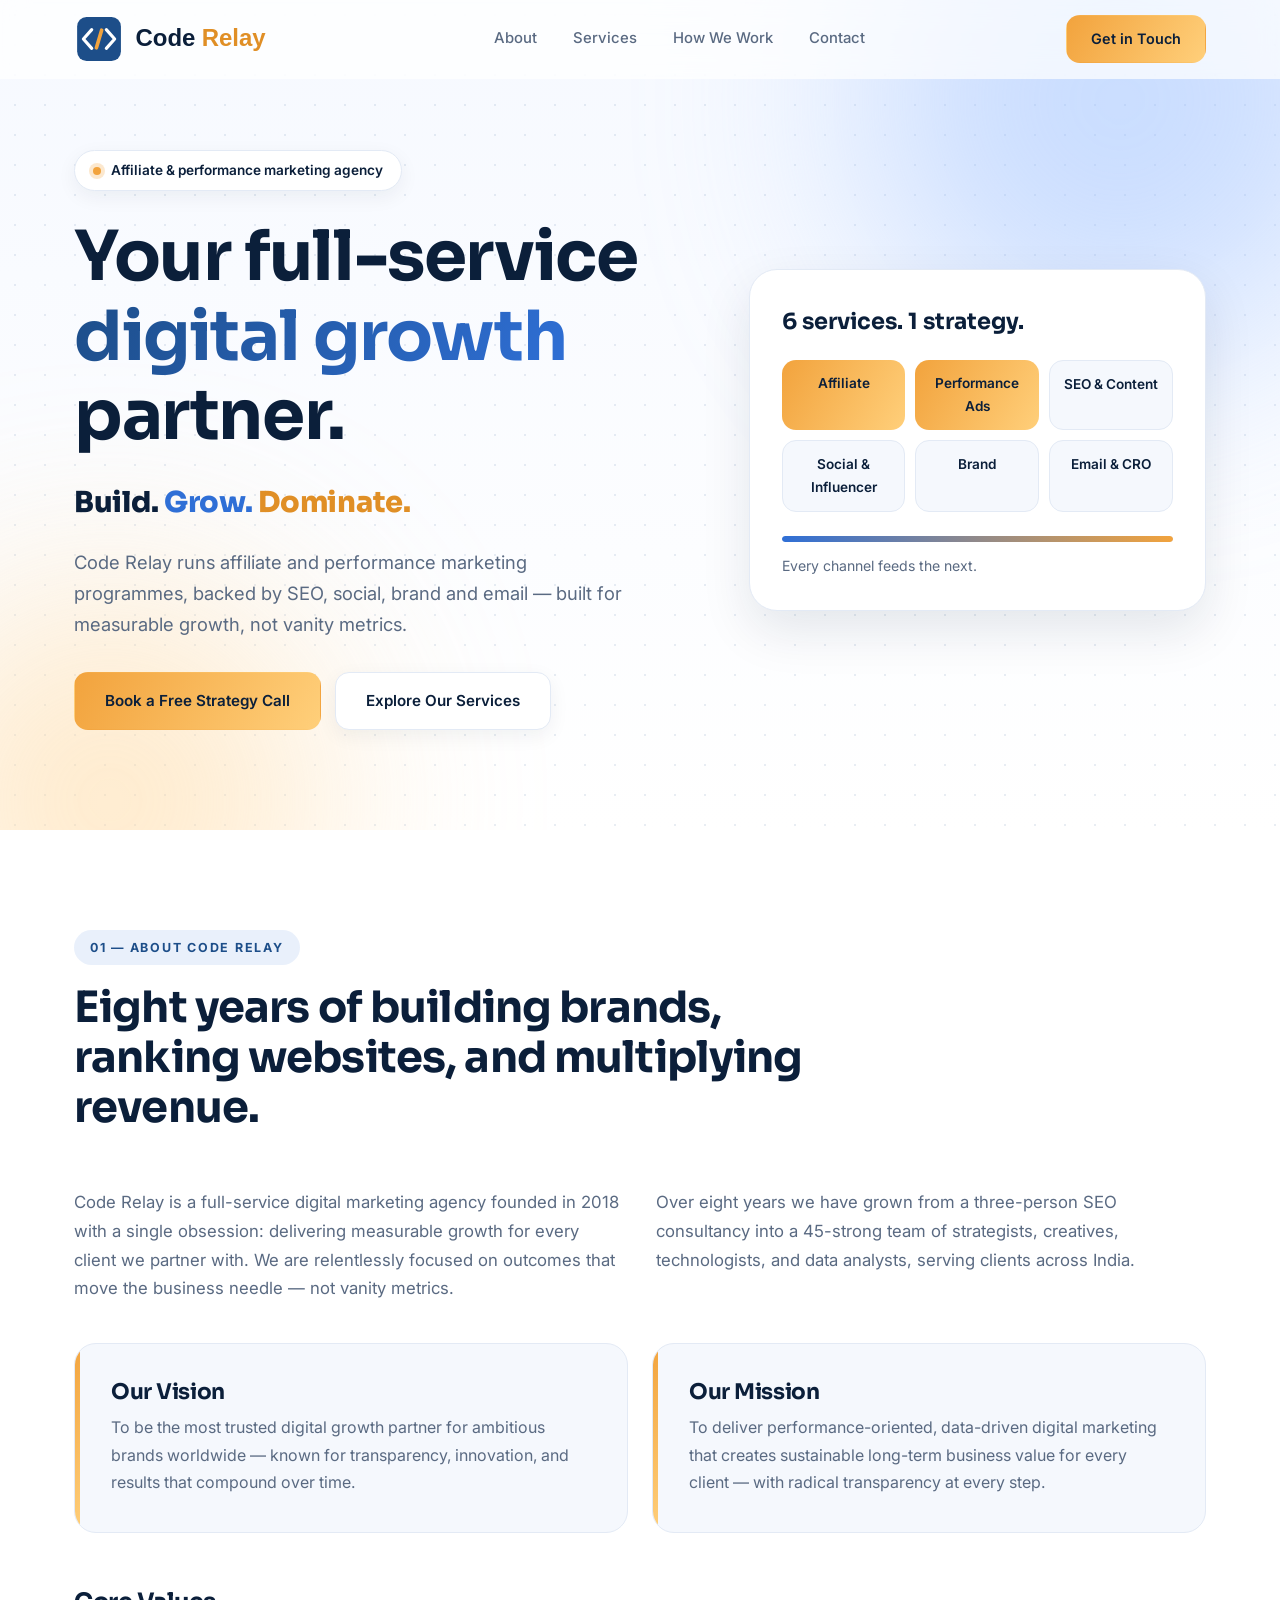
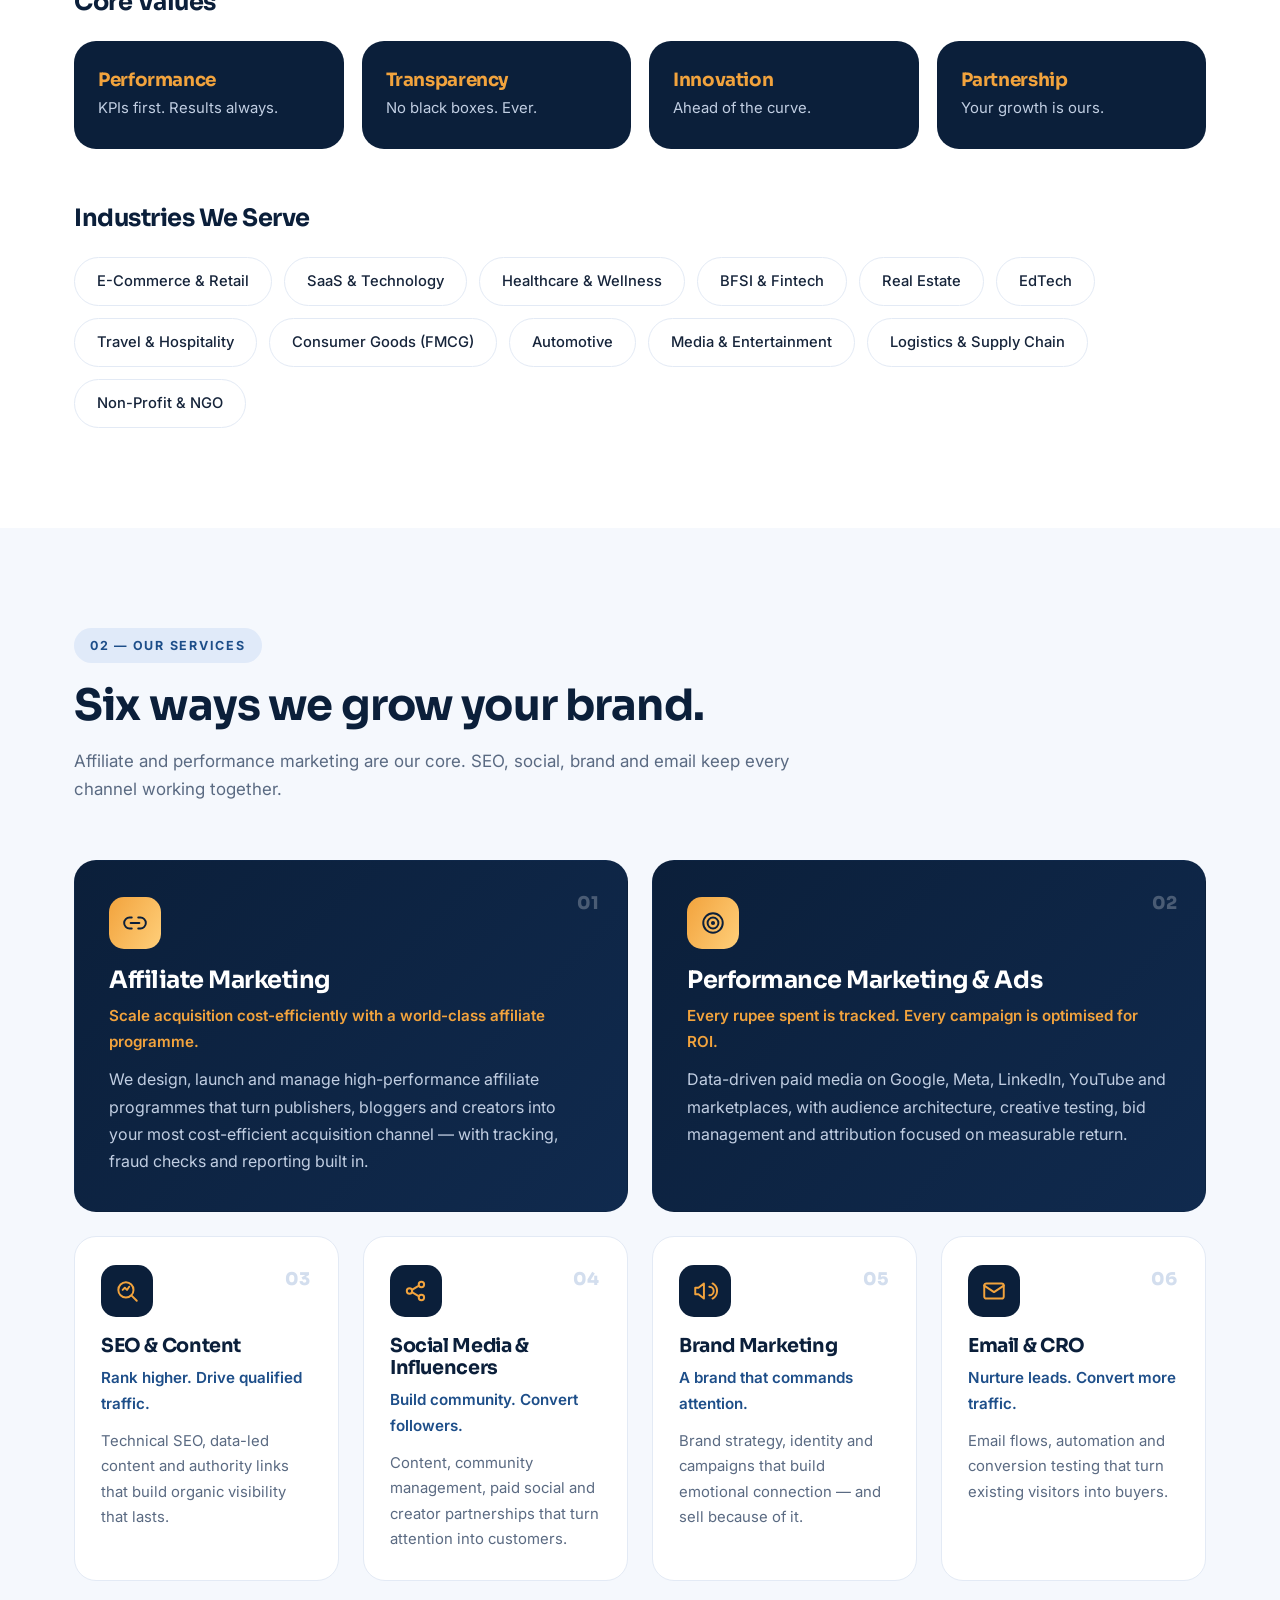
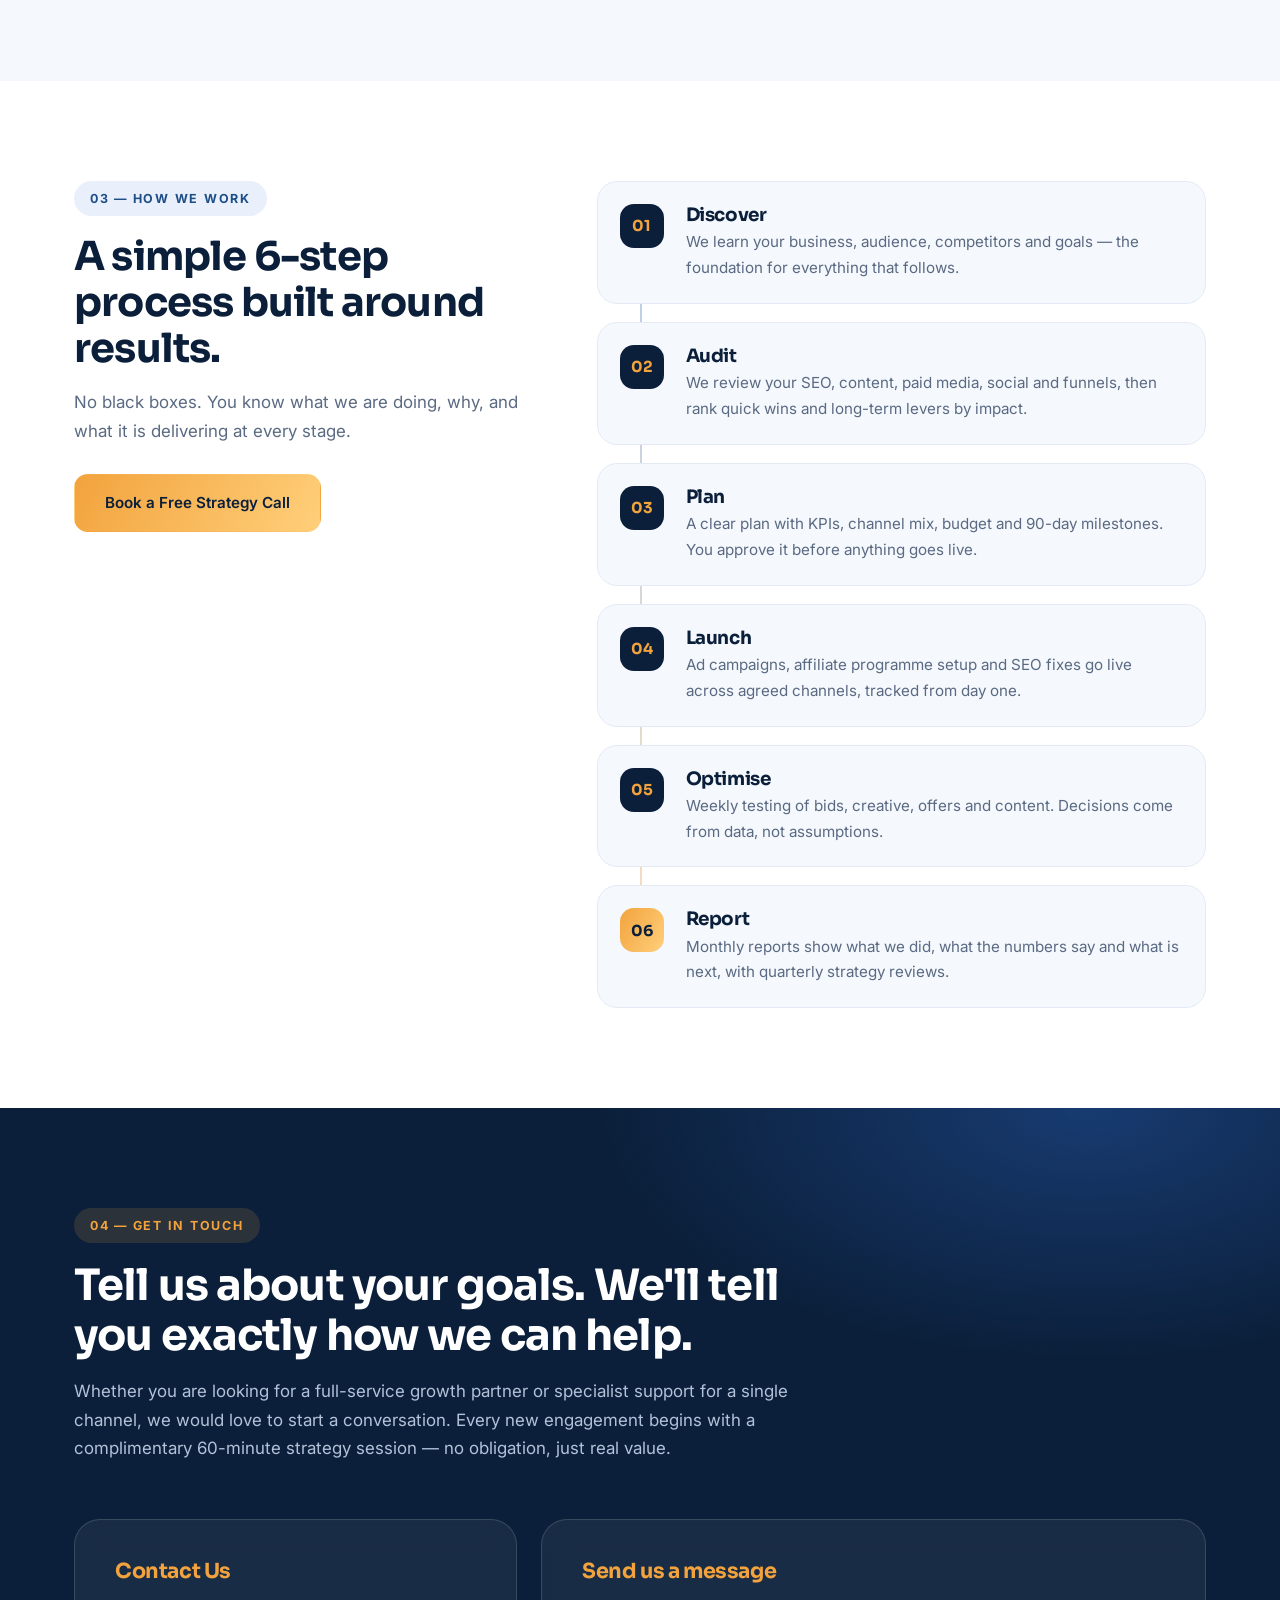
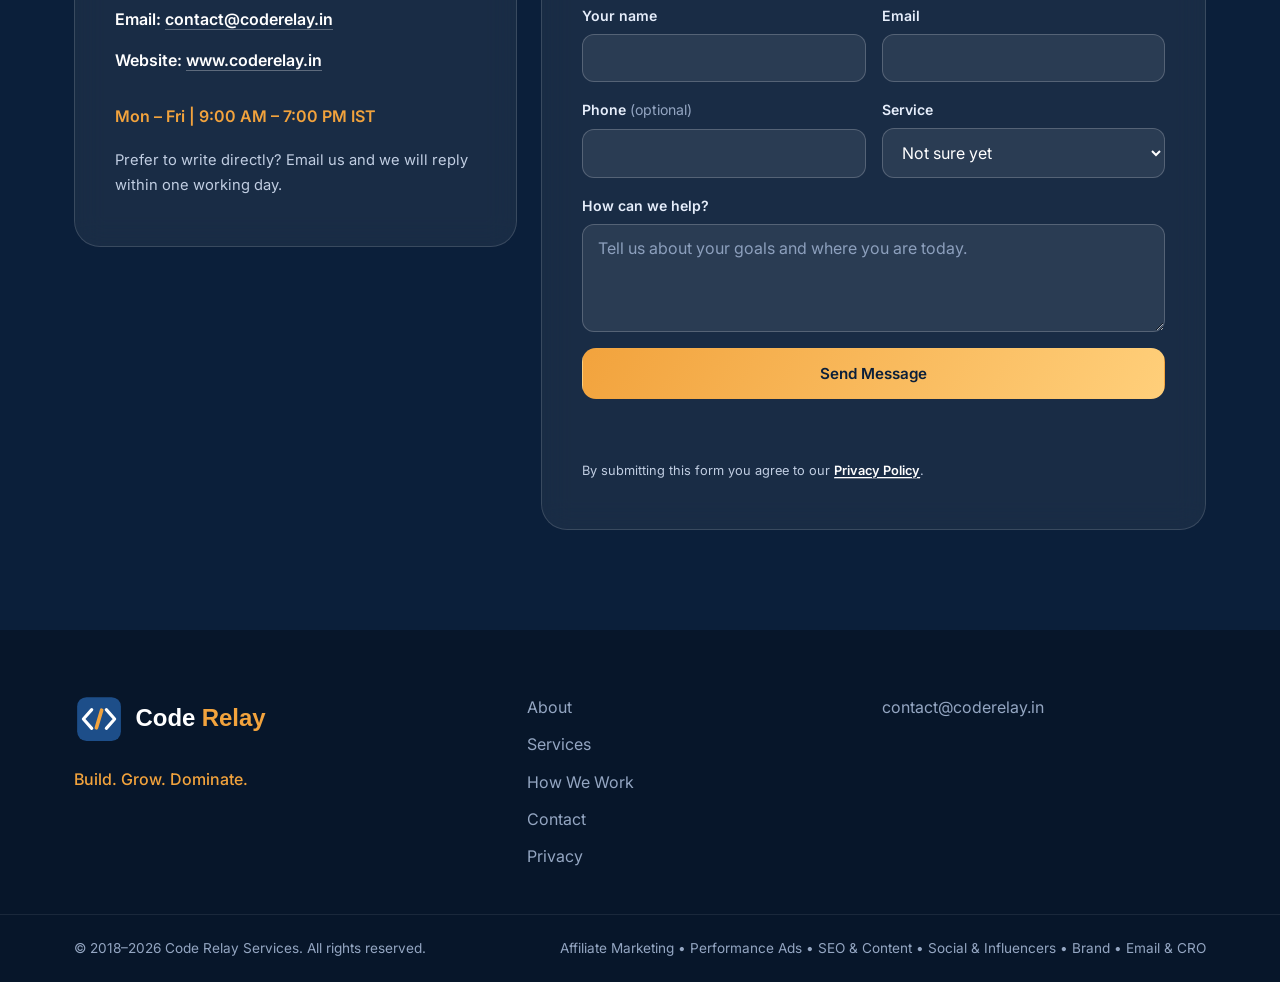
==== commit 5299feb2: "Add privacy page, share images, sitemap and robots; refine contact form - privacy.html with footer a" ====
--- a/index.html
+++ b/index.html
@@ -6,6 +6,20 @@
 <meta name="theme-color" content="#ffffff">
 <title>Code Relay — Your Full-Service Digital Growth Partner</title>
 <meta name="description" content="Code Relay is a digital marketing agency specialising in affiliate marketing and performance ads, backed by SEO, social media, brand, email automation and CRO.">
+<link rel="canonical" href="https://coderelay.in/">
+<meta property="og:type" content="website">
+<meta property="og:site_name" content="Code Relay">
+<meta property="og:title" content="Code Relay — Your Full-Service Digital Growth Partner">
+<meta property="og:description" content="Code Relay is a digital marketing agency specialising in affiliate marketing and performance ads, backed by SEO, social media, brand, email automation and CRO.">
+<meta property="og:url" content="https://coderelay.in/">
+<meta property="og:image" content="https://coderelay.in/og-image.png">
+<meta property="og:image:width" content="1200">
+<meta property="og:image:height" content="630">
+<meta property="og:image:alt" content="Code Relay: your full-service digital growth partner">
+<meta name="twitter:card" content="summary_large_image">
+<meta name="twitter:title" content="Code Relay — Your Full-Service Digital Growth Partner">
+<meta name="twitter:description" content="Code Relay is a digital marketing agency specialising in affiliate marketing and performance ads, backed by SEO, social media, brand, email automation and CRO.">
+<meta name="twitter:image" content="https://coderelay.in/og-image.png">
 <link rel="icon" href="favicon.ico" sizes="any">
 <link rel="icon" href="favicon.svg" type="image/svg+xml">
 <link rel="apple-touch-icon" href="apple-touch-icon.png">
@@ -304,11 +318,12 @@
             </label>
           </div>
           <label>How can we help?
-            <textarea name="message" rows="4" required></textarea>
+            <textarea name="message" rows="4" required placeholder="Tell us about your goals and where you are today."></textarea>
           </label>
           <input type="text" name="_honey" class="hp" tabindex="-1" autocomplete="off" aria-hidden="true">
           <button type="submit" class="btn btn--accent" id="formBtn">Send Message</button>
           <p class="form-status" id="formStatus" role="status" aria-live="polite"></p>
+          <p class="form-privacy">By submitting this form you agree to our <a href="privacy.html">Privacy Policy</a>.</p>
         </form>
       </div>
     </div>
@@ -327,6 +342,7 @@
       <a href="#services">Services</a>
       <a href="#process">How We Work</a>
       <a href="#contact">Contact</a>
+      <a href="privacy.html">Privacy</a>
     </nav>
     <div class="footer__contact">
       <p>contact@coderelay.in</p>
--- a/style.css
+++ b/style.css
@@ -248,3 +248,20 @@
   .hero__bar span { animation: none; }
   .reveal { opacity: 1; transform: none; transition: none; }
 }
+
+/* ========== Form privacy line ========== */
+.form-privacy { font-size: .8rem; color: #94a6c2; margin: 0; }
+.form-privacy a { color: #fff; text-decoration: underline; text-underline-offset: 2px; }
+
+/* ========== Legal pages ========== */
+.legal { padding: 140px 0 90px; background: var(--bg-soft); }
+.legal__inner { max-width: 820px; margin: 0 auto; background: #fff; border: 1px solid var(--border); border-radius: 26px; padding: 48px; box-shadow: var(--shadow-sm); }
+.legal h1 { font-size: clamp(2rem, 4vw, 2.6rem); margin-bottom: 8px; }
+.legal__updated { color: var(--text-light); font-size: .9rem; margin-bottom: 28px; }
+.legal h2 { font-size: 1.2rem; margin: 32px 0 10px; }
+.legal p, .legal li { color: var(--text-light); }
+.legal p { margin-bottom: 12px; }
+.legal ul { list-style: disc; padding-left: 22px; margin-bottom: 12px; }
+.legal li { padding: 2px 0; }
+.legal a { color: var(--blue-deep); text-decoration: underline; text-underline-offset: 3px; }
+@media (max-width: 640px) { .legal { padding: 110px 0 60px; } .legal__inner { padding: 28px 22px; } }
